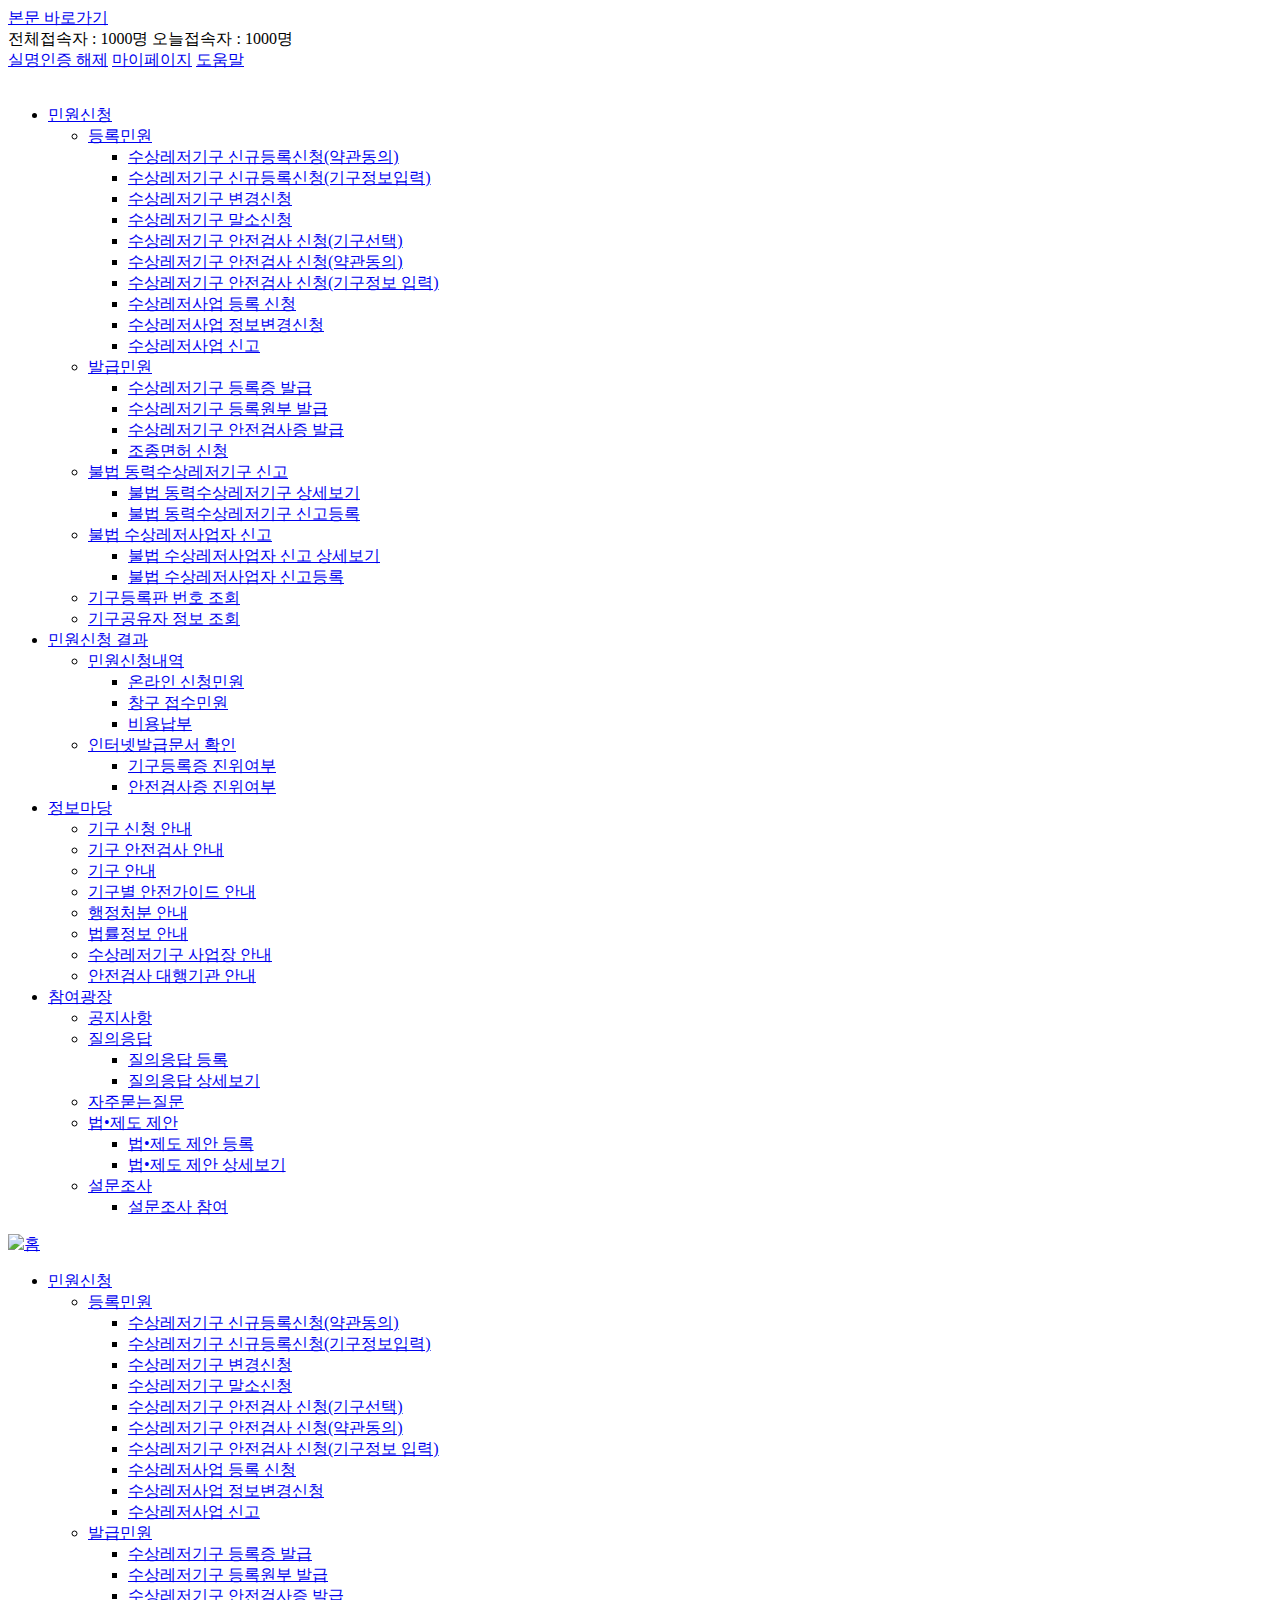
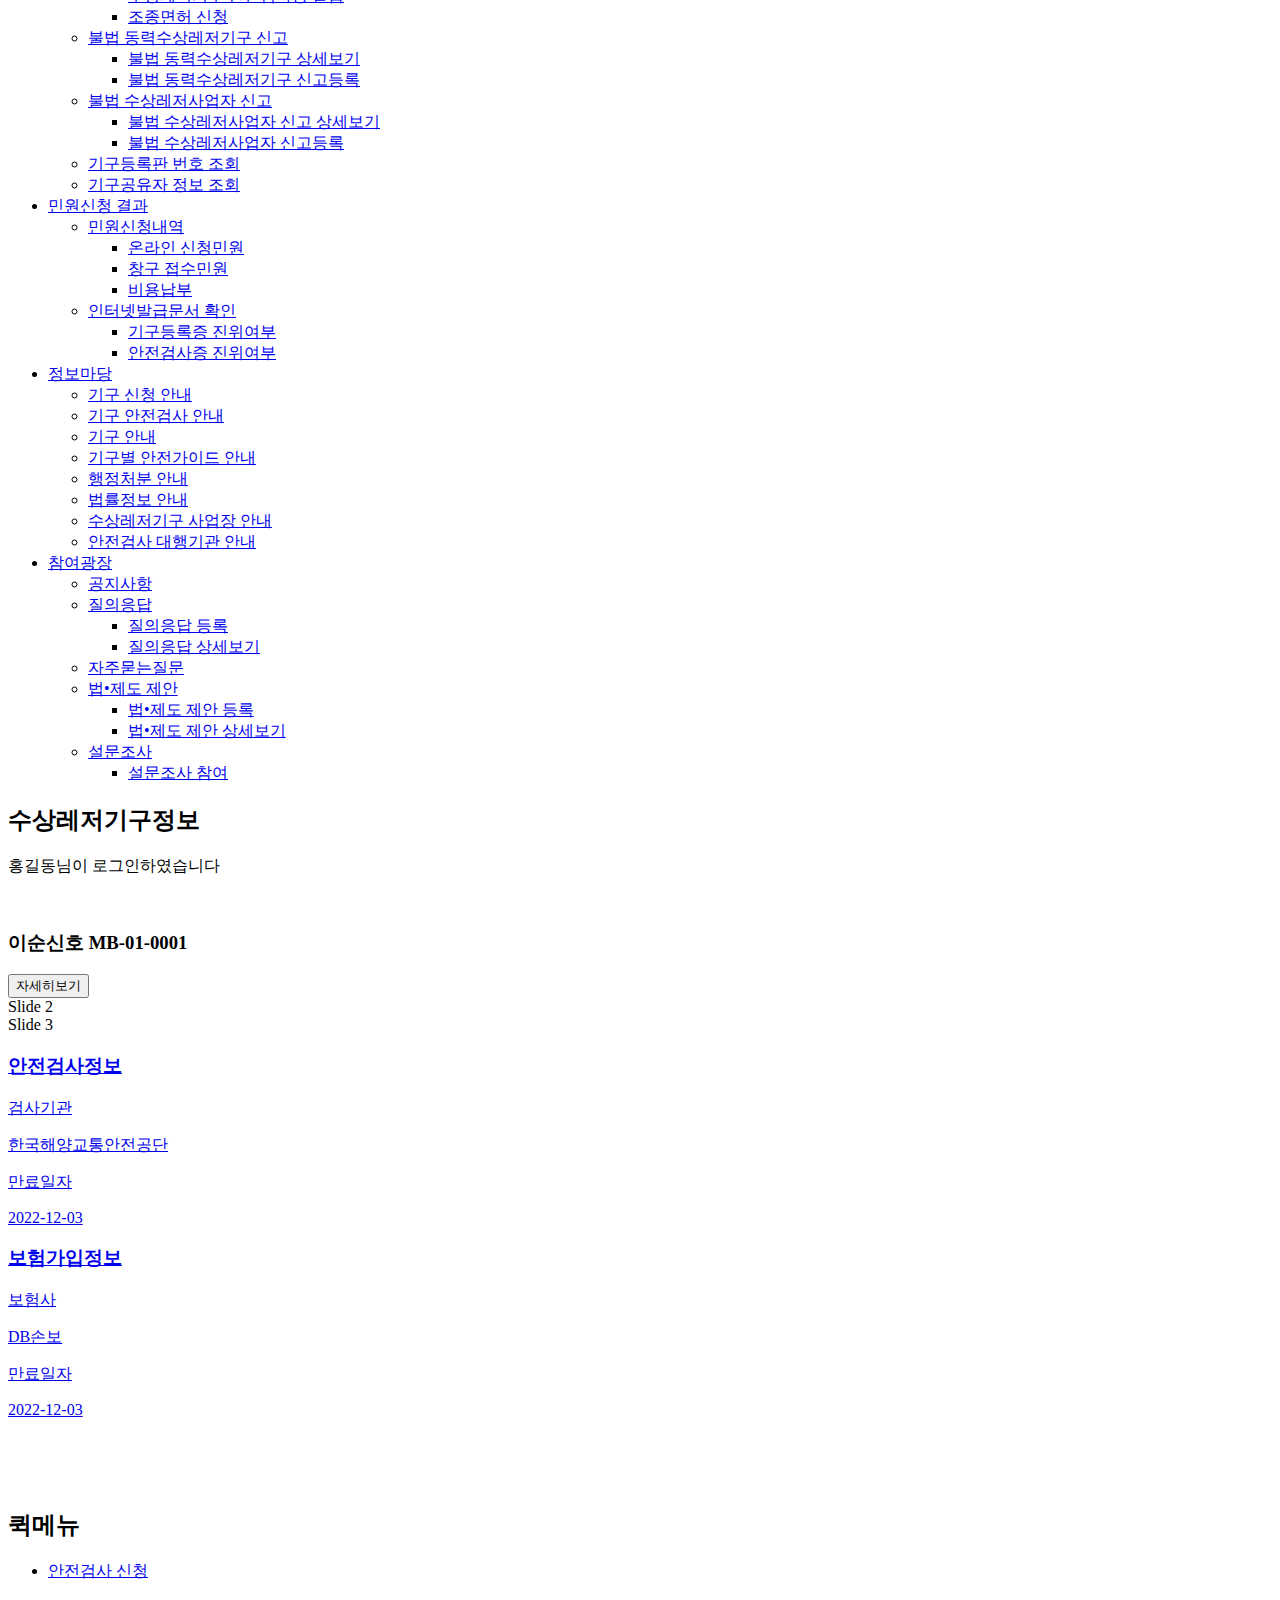
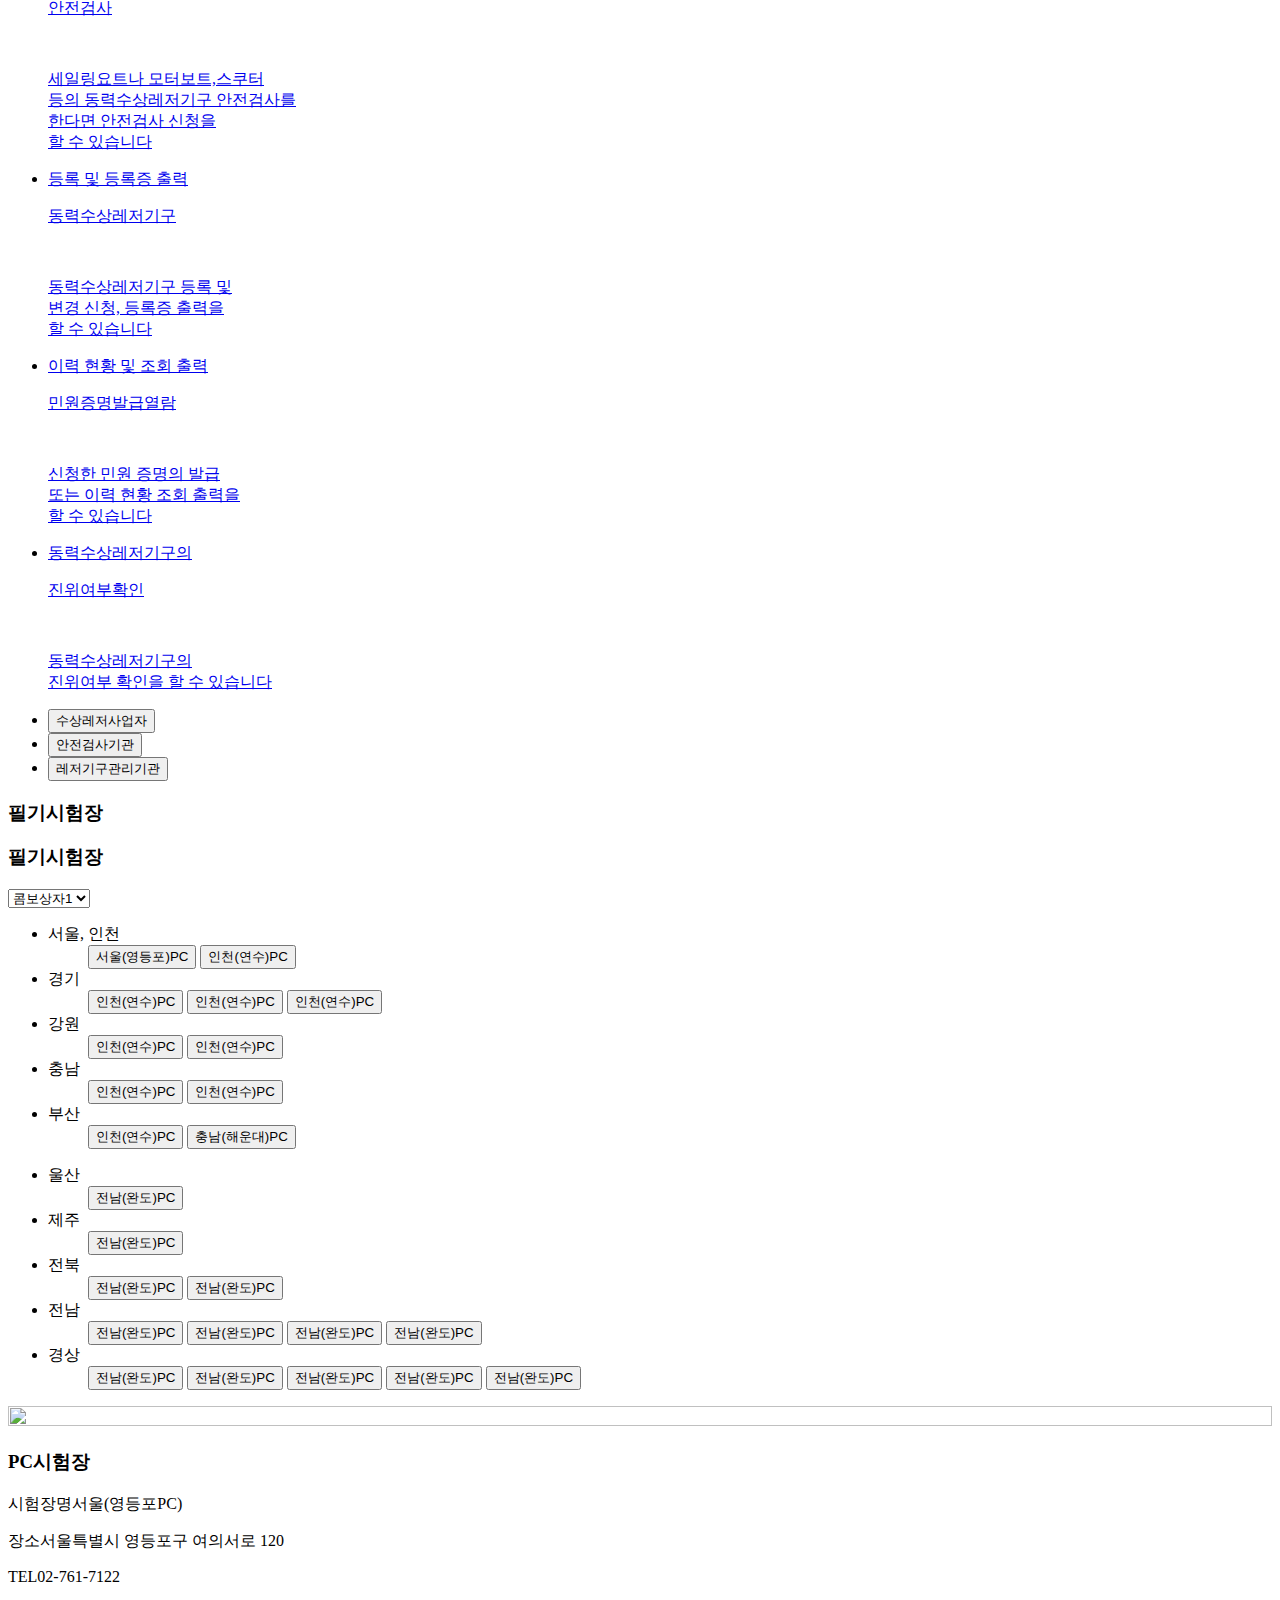
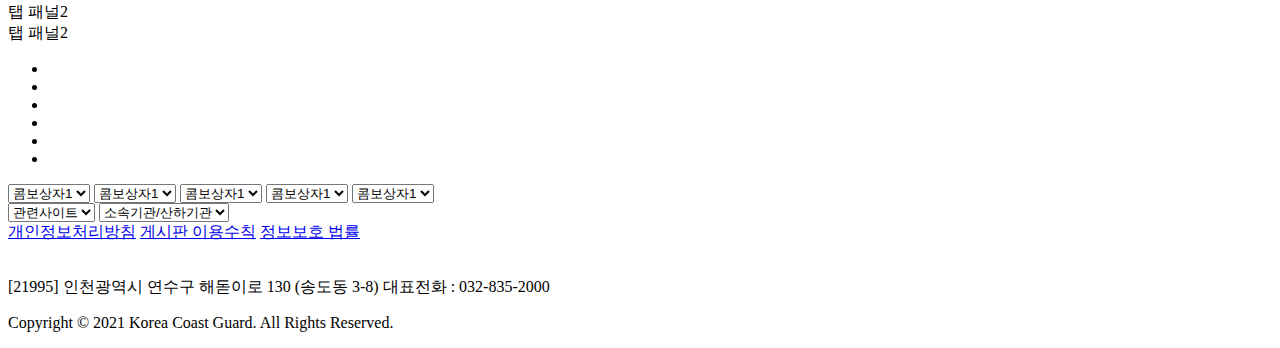
==== pro24/index.html @ 5bd8d6eb "Add files via upload" ====
<!DOCTYPE html>
<html lang="ko">

<head>
    <meta http-equiv="Content-Type" content="text/html; charset=utf-8" />
    <meta name="viewport" content="width=device-width, target-densitydpi=device-dpi">
    <meta http-equiv="X-UA-Compatible" content="IE=edge">
    <title>프로젝트이름</title>
    <meta name="author" content="Alvaro Trigo Lopez" />
    <meta name="description" content="fullPage full-screen navigation and sections control menu." />
    <meta name="Resource-type" content="Document" />

    <script type="text/javascript" src="../res/js/lib/jquery.min.js"></script> 
    <script type="text/javascript" src="../res/js/lib/jquery-ui.min.js"></script>

    <link rel="stylesheet" type="text/css" href="../res/css/style.css">

    <script type="text/javascript" src="../res/js/pub-ui.js"></script>

    <script type="text/javascript" src="../res/js/lib/swiper-bundle.min.js"></script>
    <link rel="stylesheet" type="text/css" href="../res/css/swiper-bundle.min.css">

</head>

<body class='default'>
    <div id="wrap">
        <div id="accessibility"><a href="#content">본문 바로가기</a></div>
        <header>
            <div class="top">
                <div class="inr">
                    <div class="connect">
                        <span class="line_c">전체접속자 : 1000명</span>
                        <span class="line_c">오늘접속자 : 1000명</span>
                    </div>
                    <div>
                        <a href="#" class="line_c">실명인증 해제</a>
                        <a href="#" class="line_c">마이페이지</a>
                        <a href="#" class="line_c">도움말</a>
                    </div>
                </div>
            </div>
            <div class="bottom">
                <div class="inr">
                    <div class="logo">
                        <a href="#">
                            <img src="../res/img/common/ico_logo.png" alt="">
                        </a>
                    </div>
                    <div class="gnbarea pc_on">
                        <nav class="gnb gnb-dropdown">
                            <ul class="node1-list">
                                <li class="node1-item">
                                    <a href="#" class="node1-link">민원신청</a>
                                    <div class="node2-menu">
                                        <ul class="node2-list">
                                            <li class="node2-item">
                                                <a href="#" class="node2-link">등록민원</a>
                                                <div class="node3-menu">
                                                    <ul class="node3-list">
                                                        <li class="node3-item">
                                                            <a href="#" class="node3-link">수상레저기구 신규등록신청(약관동의)</a>
                                                        </li>
                                                        <li class="node3-item">
                                                            <a href="#" class="node3-link">수상레저기구 신규등록신청(기구정보입력)</a>
                                                        </li>
                                                        <li class="node3-item">
                                                            <a href="#" class="node3-link">수상레저기구 변경신청</a>
                                                        </li>
                                                        <li class="node3-item">
                                                            <a href="#" class="node3-link">수상레저기구 말소신청</a>
                                                        </li>
                                                        <li class="node3-item">
                                                            <a href="#" class="node3-link">수상레저기구 안전검사 신청(기구선택)</a>
                                                        </li>
                                                        <li class="node3-item">
                                                            <a href="#" class="node3-link">수상레저기구 안전검사 신청(약관동의)</a>
                                                        </li>
                                                        <li class="node3-item">
                                                            <a href="#" class="node3-link">수상레저기구 안전검사 신청(기구정보 입력)</a>
                                                        </li>
                                                        <li class="node3-item">
                                                            <a href="#" class="node3-link">수상레저사업 등록 신청</a>
                                                        </li>
                                                        <li class="node3-item">
                                                            <a href="#" class="node3-link">수상레저사업 정보변경신청</a>
                                                        </li>
                                                        <li class="node3-item">
                                                            <a href="#" class="node3-link">수상레저사업 신고</a>
                                                        </li>
                                                    </ul>
                                                </div>
                                            </li>
                                            <li class="node2-item">
                                                <a href="#" class="node2-link">발급민원</a>
                                                <div class="node3-menu">
                                                    <ul class="node3-list">
                                                        <li class="node3-item">
                                                            <a href="#" class="node3-link">수상레저기구 등록증 발급</a>
                                                        </li>
                                                        <li class="node3-item">
                                                            <a href="#" class="node3-link">수상레저기구 등록원부 발급</a>
                                                        </li>
                                                        <li class="node3-item">
                                                            <a href="#" class="node3-link">수상레저기구 안전검사증 발급</a>
                                                        </li>
                                                        <li class="node3-item">
                                                            <a href="#" class="node3-link">조종면허 신청</a>
                                                        </li>
                                                    </ul>
                                                </div>
                                            </li>
                                            <li class="node2-item">
                                                <a href="#" class="node2-link">불법 동력수상레저기구 신고</a>
                                                <div class="node3-menu">
                                                    <ul class="node3-list">
                                                        <li class="node3-item">
                                                            <a href="#" class="node3-link">불법 동력수상레저기구 상세보기</a>
                                                        </li>
                                                        <li class="node3-item">
                                                            <a href="#" class="node3-link">불법 동력수상레저기구 신고등록</a>
                                                        </li>
                                                    </ul>
                                                </div>
                                            </li>
                                            <li class="node2-item">
                                                <a href="#" class="node2-link">불법 수상레저사업자 신고</a>
                                                <div class="node3-menu">
                                                    <ul class="node3-list">
                                                        <li class="node3-item">
                                                            <a href="#" class="node3-link">불법 수상레저사업자 신고 상세보기</a>
                                                        </li>
                                                        <li class="node3-item">
                                                            <a href="#" class="node3-link">불법 수상레저사업자 신고등록</a>
                                                        </li>
                                                    </ul>
                                                </div>
                                            </li>
                                            <li class="node2-item">
                                                <a href="#" class="node2-link">기구등록판 번호 조회</a>
                                            </li>
                                            <li class="node2-item">
                                                <a href="#" class="node2-link">기구공유자 정보 조회</a>
                                            </li>
                                        </ul>
                                    </div>
                                </li>
                                <li class="node1-item">
                                    <a href="#" class="node1-link">민원신청 결과</a>
                                    <div class="node2-menu">
                                        <ul class="node2-list">
                                            <li class="node2-item">
                                                <a href="#" class="node2-link">민원신청내역</a>
                                                <div class="node3-menu">
                                                    <ul class="node3-list">
                                                        <li class="node3-item">
                                                            <a href="#" class="node3-link">온라인 신청민원</a>
                                                        </li>
                                                        <li class="node3-item">
                                                            <a href="#" class="node3-link">창구 접수민원</a>
                                                        </li>
                                                        <li class="node3-item">
                                                            <a href="#" class="node3-link">비용납부</a>
                                                        </li>
                                                    </ul>
                                                </div>
                                            </li>
                                            <li class="node2-item">
                                                <a href="#" class="node2-link">인터넷발급문서 확인</a>
                                                <div class="node3-menu">
                                                    <ul class="node3-list">
                                                        <li class="node3-item">
                                                            <a href="#" class="node3-link">기구등록증 진위여부</a>
                                                        </li>
                                                        <li class="node3-item">
                                                            <a href="#" class="node3-link">안전검사증 진위여부</a>
                                                        </li>
                                                    </ul>
                                                </div>
                                            </li>
                                        </ul>
                                    </div>
                                </li>
                                <li class="node1-item">
                                    <a href="#" class="node1-link">정보마당</a>
                                    <div class="node2-menu">
                                        <ul class="node2-list">
                                            <li class="node2-item">
                                                <a href="#" class="node2-link">기구 신청 안내</a>
                                            </li>
                                            <li class="node2-item">
                                                <a href="#" class="node2-link">기구 안전검사 안내</a>
                                            </li>
                                            <li class="node2-item">
                                                <a href="#" class="node2-link">기구 안내</a>
                                            </li>
                                            <li class="node2-item">
                                                <a href="#" class="node2-link">기구별 안전가이드 안내</a>
                                            </li>
                                            <li class="node2-item">
                                                <a href="#" class="node2-link">행정처분 안내</a>
                                            </li>
                                            <li class="node2-item">
                                                <a href="#" class="node2-link">법률정보 안내</a>
                                            </li>
                                            <li class="node2-item">
                                                <a href="#" class="node2-link">수상레저기구 사업장 안내</a>
                                            </li>
                                            <li class="node2-item">
                                                <a href="#" class="node2-link">안전검사 대행기관 안내</a>
                                            </li>
                                        </ul>
                                    </div>
                                </li>
                                <li class="node1-item">
                                    <a href="#" class="node1-link">참여광장</a>
                                    <div class="node2-menu">
                                        <ul class="node2-list">
                                            <li class="node2-item">
                                                <a href="#" class="node2-link">공지사항</a>
                                            </li>
                                            <li class="node2-item">
                                                <a href="#" class="node2-link">질의응답</a>
                                                <div class="node3-menu">
                                                    <ul class="node3-list">
                                                        <li class="node3-item">
                                                            <a href="#" class="node3-link">질의응답 등록</a>
                                                        </li>
                                                        <li class="node3-item">
                                                            <a href="#" class="node3-link">질의응답 상세보기</a>
                                                        </li>
                                                    </ul>
                                                </div>
                                            </li>
                                            <li class="node2-item">
                                                <a href="#" class="node2-link">자주묻는질문</a>
                                            </li>
                                            <li class="node2-item">
                                                <a href="#" class="node2-link">법•제도 제안</a>
                                                <div class="node3-menu">
                                                    <ul class="node3-list">
                                                        <li class="node3-item">
                                                            <a href="#" class="node3-link">법•제도 제안 등록</a>
                                                        </li>
                                                        <li class="node3-item">
                                                            <a href="#" class="node3-link">법•제도 제안 상세보기</a>
                                                        </li>
                                                    </ul>
                                                </div>
                                            </li>
                                            <li class="node2-item">
                                                <a href="#" class="node2-link">설문조사</a>
                                                <div class="node3-menu">
                                                    <ul class="node3-list">
                                                        <li class="node3-item">
                                                            <a href="#" class="node3-link">설문조사 참여</a>
                                                        </li>
                                                    </ul>
                                                </div>
                                            </li>
                                        </ul>
                                    </div>
                                </li>
                            </ul>
                        </nav>
                    </div>
                    <div class="sitemap M_open_btn mobileon">
                        <a href="#" class="m_open">
                            <span></span>
                            <span></span>
                            <span></span>
                        </a>
                    </div>
                </div>
            </div>
            <div class="M_gnb 2Depth mobileon">
                <div class="mobiletop">
                    <a href="#" class="home"><img src="../res/img/common/ico_m_logo.png" alt="홈"></a>
                    <a href="#" class="m_close">
                        <img src="../res/img/common/ico_m_close.png" alt="">
                    </a>
                </div>
                <ul class="accodian gnbinfo">
                    <!-- 민원신청 -->
                    <li class="accodian-box">
                        <a href="#">민원신청</a>
                        <div>
                            <!-- 아코디언 내용 -->
                            <ul class="depth2">
                                <li class="accodian-box">
                                    <a href="#">등록민원</a>
                                    <div>
                                        <ul class="depth3">
                                            <li>
                                                <a href="#">수상레저기구 신규등록신청(약관동의)</a>
                                            </li>
                                            <li>
                                                <a href="#">수상레저기구 신규등록신청(기구정보입력)</a>
                                            </li>
                                            <li>
                                                <a href="#">수상레저기구 변경신청</a>
                                            </li>
                                            <li>
                                                <a href="#">수상레저기구 말소신청</a>
                                            </li>
                                            <li>
                                                <a href="#">수상레저기구 안전검사 신청(기구선택)</a>
                                            </li>
                                            <li>
                                                <a href="#">수상레저기구 안전검사 신청(약관동의)</a>
                                            </li>
                                            <li>
                                                <a href="#">수상레저기구 안전검사 신청(기구정보 입력)</a>
                                            </li>
                                            <li>
                                                <a href="#">수상레저사업 등록 신청</a>
                                            </li>
                                            <li>
                                                <a href="#">수상레저사업 정보변경신청</a>
                                            </li>
                                            <li>
                                                <a href="#">수상레저사업 신고</a>
                                            </li>
                                        </ul>
                                    </div>
                                </li>
                                <li class="accodian-box">
                                    <a href="#">발급민원</a>
                                    <div>
                                        <ul class="depth3">
                                            <li>
                                                <a href="#">수상레저기구 등록증 발급</a>
                                            </li>
                                            <li>
                                                <a href="#">수상레저기구 등록원부 발급</a>
                                            </li>
                                            <li>
                                                <a href="#">수상레저기구 안전검사증 발급</a>
                                            </li>
                                            <li>
                                                <a href="#">조종면허 신청</a>
                                            </li>
                                        </ul>
                                    </div>
                                </li>
                                <li class="accodian-box">
                                    <a href="#">불법 동력수상레저기구 신고</a>
                                    <div>
                                        <ul class="depth3">
                                            <li>
                                                <a href="#">불법 동력수상레저기구 상세보기</a>
                                            </li>
                                            <li>
                                                <a href="#">불법 동력수상레저기구 신고등록</a>
                                            </li>
                                        </ul>
                                    </div>
                                </li>
                                <li class="accodian-box">
                                    <a href="#">불법 수상레저사업자 신고</a>
                                    <div>
                                        <ul class="depth3">
                                            <li>
                                                <a href="#">불법 수상레저사업자 신고 상세보기</a>
                                            </li>
                                            <li>
                                                <a href="#">불법 수상레저사업자 신고등록</a>
                                            </li>
                                        </ul>
                                    </div>
                                </li>
                                <li class="accodian-box">
                                    <a href="#">기구등록판 번호 조회</a>
                                </li>
                                <li class="accodian-box">
                                    <a href="#">기구공유자 정보 조회</a>
                                </li>
                            </ul>
                        </div>
                    </li>

                    <!-- 민원신청 결과 -->
                    <li class="accodian-box">
                        <a href="#">민원신청 결과</a>
                        <div>
                            <!-- 아코디언 내용 -->
                            <ul class="depth2">
                                <li class="accodian-box">
                                    <a href="#">민원신청내역</a>
                                    <div>
                                        <ul class="depth3">
                                            <li>
                                                <a href="#">온라인 신청민원</a>
                                            </li>
                                            <li>
                                                <a href="#">창구 접수민원</a>
                                            </li>
                                            <li>
                                                <a href="#">비용납부</a>
                                            </li>
                                        </ul>
                                    </div>
                                </li>
                                <li class="accodian-box">
                                    <a href="#">인터넷발급문서 확인</a>
                                    <div>
                                        <ul class="depth3">
                                            <li>
                                                <a href="#">기구등록증 진위여부</a>
                                            </li>
                                            <li>
                                                <a href="#">안전검사증 진위여부</a>
                                            </li>
                                        </ul>
                                    </div>
                                </li>
                            </ul>
                        </div>
                    </li>

                    <!-- 정보마당 -->
                    <li class="accodian-box">
                        <a href="#">정보마당</a>
                        <div>
                            <!-- 아코디언 내용 -->
                            <ul class="depth2">
                                <li class="accodian-box">
                                    <a href="#">기구 신청 안내</a>
                                </li>
                                <li class="accodian-box">
                                    <a href="#">기구 안전검사 안내</a>
                                </li>
                                <li class="accodian-box">
                                    <a href="#">기구 안내</a>
                                </li>
                                <li class="accodian-box">
                                    <a href="#">기구별 안전가이드 안내</a>
                                </li>
                                <li class="accodian-box">
                                    <a href="#">행정처분 안내</a>
                                </li>
                                <li class="accodian-box">
                                    <a href="#">법률정보 안내</a>
                                </li>
                                <li class="accodian-box">
                                    <a href="#">수상레저기구 사업장 안내</a>
                                </li>
                                <li class="accodian-box">
                                    <a href="#">안전검사 대행기관 안내</a>
                                </li>
                            </ul>
                        </div>
                    </li>

                    <!-- 참여광장 -->
                    <li class="accodian-box">
                        <a href="#">참여광장</a>
                        <div>
                            <!-- 아코디언 내용 -->
                            <ul class="depth2">
                                <li class="accodian-box"> 
                                    <a href="#">공지사항</a>
                                </li>
                                <li class="accodian-box">
                                    <a href="#">질의응답</a>
                                    <div>
                                        <ul class="depth3">
                                            <li>
                                                <a href="#">질의응답 등록</a>
                                            </li>
                                            <li>
                                                <a href="#">질의응답 상세보기</a>
                                            </li>
                                        </ul>
                                    </div>
                                </li>
                                <li class="accodian-box">
                                    <a href="#">자주묻는질문</a>
                                </li>
                                <li class="accodian-box">
                                    <a href="#">법•제도 제안</a>
                                    <div>
                                        <ul class="depth3">
                                            <li>
                                                <a href="#">법•제도 제안 등록</a>
                                            </li>
                                            <li>
                                                <a href="#">법•제도 제안 상세보기</a>
                                            </li>
                                        </ul>
                                    </div>
                                </li>
                                <li class="accodian-box">
                                    <a href="#">설문조사</a>
                                    <div>
                                        <ul class="depth3">
                                            <li>
                                                <a href="#">설문조사 참여</a>
                                            </li>
                                        </ul>
                                    </div>
                                </li>
                            </ul>
                        </div>
                    </li>
                </ul>
            </div>
            <div class="moverlay"></div>
        </header>
        <div id="container">
            <div id="content" class="cont_main">

                <!-- 메인 비쥬얼 -->
                <section class="main_visual">
                    <div class="inr_w">
                        <div class="inr">
                            <div class="small_inr">
                                <div class="visualinfo">
                                    <div class="tit">
                                        <h2>수상레저기구정보</h2>
                                    </div>
                                    <!-- Swiper -->
                                    <div class="swiper mySwiper">
                                        <div class="swiper-wrapper">
                                            <div class="swiper-slide">
                                                <p class="logininfo">
                                                    <span>홍길동</span>님이 로그인하였습니다
                                                </p>
                                                <span class="img">
                                                    <img src="../res/img/main/ico_swiper.png" alt="">
                                                </span>
                                                <h3 class="ship_name">이순신호 MB-01-0001</h3>
                                                <button type="button" class="btn effect1 detail"><span>자세히보기</span></button>
                                            </div>
                                            <div class="swiper-slide">Slide 2</div>
                                            <div class="swiper-slide">Slide 3</div>
                                        </div>
                                        <div class="swiper-button-next"></div>
                                        <div class="swiper-button-prev"></div>
                                        <div class="swiper-pagination"></div>
                                    </div>
                                </div>
                                <div class="list">
                                    <a href="#">
                                        <h3>안전검사정보</h3>
                                        <div>
                                            <p class="tit">검사기관</p>
                                            <p>한국해양교통안전공단</p>
                                        </div>
                                        <div>
                                            <p class="tit">만료일자</p>
                                            <p>2022-12-03</p>
                                        </div>
                                    </a>
                                    <a href="#">
                                        <h3>보험가입정보</h3>
                                        <div>
                                            <p class="tit">보험사</p>
                                            <p>DB손보</p>
                                        </div>
                                        <div>
                                            <p class="tit">만료일자</p>
                                            <p>2022-12-03</p>
                                        </div>
                                    </a>
                                </div>
                            </div>
                            <div class="imgarea">
                                <div class="img">
                                    <img src="../res/img/main/ico_main01.png" alt="">
                                </div>
                                <div class="img">
                                    <img src="../res/img/main/ico_main02.png" alt="">
                                </div>
                                <div class="img">
                                    <img src="../res/img/main/ico_main03.png" alt="">
                                </div>
                            </div>
                            <script>
                                var swiper = new Swiper(".mySwiper", {
                                    pagination: {
                                    el: ".swiper-pagination",
                                    type: "fraction",
                                    },
                                    navigation: {
                                    nextEl: ".swiper-button-next",
                                    prevEl: ".swiper-button-prev",
                                    },
                                });
                            </script>
                        </div>
                    </div>
                </section>

                <!-- 퀵메뉴 -->
                <section class="quick">
                    <h2 class="title">퀵메뉴</h2>
                    <ul>
                        <li>
                            <a href="#">
                                <div class="tit">
                                    <p class="small">안전검사 신청</p>
                                    <p>안전검사</p>
                                </div>
                                <div class="img">
                                    <img src="../res/img/main/ico_quick1.png" alt="">
                                </div>
                                <p>
                                    세일링요트나 모터보트,스쿠터<br> 
                                    등의 동력수상레저기구 안전검사를<br>
                                    한다면 안전검사 신청을<br>
                                    할 수 있습니다  
                                </p>
                            </a>
                        </li>
                        <li>
                            <a href="#">
                                <div class="tit">
                                    <p class="small">등록 및 등록증 출력 </p>
                                    <p>동력수상레저기구</p>
                                </div>
                                <div class="img">
                                    <img src="../res/img/main/ico_quick2.png" alt="">
                                </div>
                                <p>
                                    동력수상레저기구 등록 및<br>
                                    변경 신청, 등록증 출력을<br>
                                    할 수 있습니다 
                                </p>
                            </a>
                        </li>
                        <li>
                            <a href="#">
                                <div class="tit">
                                    <p class="small">이력 현황 및 조회 출력 </p>
                                    <p>민원증명발급열람</p>
                                </div>
                                <div class="img">
                                    <img src="../res/img/main/ico_quick3.png" alt="">
                                </div>
                                <p>
                                    신청한 민원 증명의 발급<br>
                                    또는 이력 현황 조회 출력을<br>
                                    할 수 있습니다 

                                </p>
                            </a>
                        </li>
                        <li>
                            <a href="#">
                                <div class="tit">
                                    <p class="small">동력수상레저기구의</p>
                                    <p>진위여부확인</p>
                                </div>
                                <div class="img">
                                    <img src="../res/img/main/ico_quick4.png" alt="">
                                </div>
                                <p>
                                    동력수상레저기구의<br>
                                    진위여부 확인을 할 수 있습니다
                                </p>
                            </a>
                        </li>
                    </ul>
                </section>

                <!-- 탭 -->
                <section class="tab_area">
                    <div class="tabarea effect1">
                        <ul class="tablist">
                            <li class="on">
                                <button type="button" class="btn"><span>수상레저사업자</span></button>
                            </li>
                            <li>
                                <button type="button" class="btn"><span>안전검사기관</span></button>
                            </li>
                            <li>
                                <button type="button" class="btn"><span>레저기구관리기관</span></button>
                            </li>
                        </ul>
                        <div class="tabarea_info">
                            <div class="tabmenu01 on">
                                <div class="tab_info">
                                    <h3 class="tit">필기시험장</h3>
                                    <div class="select">
                                        <h3 class="tit">필기시험장</h3>
                                        <select name="" id="" class="select effect1">
                                            <option value="">콤보상자1</option>
                                            <option value="">콤보상자2</option>
                                          </select>
                                    </div>
                                    <div class="picker">
                                        <ul>
                                            <li>
                                                <dl>
                                                    <dt>서울, 인천</dt>
                                                    <dd>
                                                        <button type="button" class="btn effect1"><span>서울(영등포)PC</span></button>
                                                        <button type="button" class="btn effect1"><span>인천(연수)PC</span></button>
                                                    </dd>
                                                </dl>
                                            </li>
                                            <li>
                                                <dl>
                                                    <dt>경기</dt>
                                                    <dd>
                                                        <button type="button" class="btn effect1"><span>인천(연수)PC</span></button>
                                                        <button type="button" class="btn effect1"><span>인천(연수)PC</span></button>
                                                        <button type="button" class="btn effect1"><span>인천(연수)PC</span></button>
                                                    </dd>
                                                </dl>
                                            </li>
                                            <li>
                                                <dl>
                                                    <dt>강원</dt>
                                                    <dd>
                                                        <button type="button" class="btn effect1"><span>인천(연수)PC</span></button>
                                                        <button type="button" class="btn effect1"><span>인천(연수)PC</span></button>
                                                    </dd>
                                                </dl>
                                            </li>
                                            <li>
                                                <dl>
                                                    <dt>충남</dt>
                                                    <dd>
                                                        <button type="button" class="btn effect1"><span>인천(연수)PC</span></button>
                                                        <button type="button" class="btn effect1"><span>인천(연수)PC</span></button>
                                                    </dd>
                                                </dl>
                                            </li>
                                            <li>
                                                <dl>
                                                    <dt>부산</dt>
                                                    <dd>
                                                        <button type="button" class="btn effect1"><span>인천(연수)PC</span></button>
                                                        <button type="button" class="btn effect1"><span>충남(해운대)PC</span></button>
                                                    </dd>
                                                </dl>
                                            </li>
                                        </ul>
    
                                        <ul>
                                            <li>
                                                <dl>
                                                    <dt>울산</dt>
                                                    <dd>
                                                        <button type="button" class="btn effect1"><span>전남(완도)PC</span></button>
                                                    </dd>
                                                </dl>
                                            </li>
                                            <li>
                                                <dl>
                                                    <dt>제주</dt>
                                                    <dd>
                                                        <button type="button" class="btn effect1"><span>전남(완도)PC</span></button>
                                                    </dd>
                                                </dl>
                                            </li>
                                            <li>
                                                <dl>
                                                    <dt>전북</dt>
                                                    <dd>
                                                        <button type="button" class="btn effect1"><span>전남(완도)PC</span></button>
                                                        <button type="button" class="btn effect1"><span>전남(완도)PC</span></button>
                                                    </dd>
                                                </dl>
                                            </li>
                                            <li>
                                                <dl>
                                                    <dt>전남</dt>
                                                    <dd>
                                                        <button type="button" class="btn effect1"><span>전남(완도)PC</span></button>
                                                        <button type="button" class="btn effect1"><span>전남(완도)PC</span></button>
                                                        <button type="button" class="btn effect1"><span>전남(완도)PC</span></button>
                                                        <button type="button" class="btn effect1"><span>전남(완도)PC</span></button>
                                                    </dd>
                                                </dl>
                                            </li>
                                            <li>
                                                <dl>
                                                    <dt>경상</dt>
                                                    <dd>
                                                        <button type="button" class="btn effect1"><span>전남(완도)PC</span></button>
                                                        <button type="button" class="btn effect1"><span>전남(완도)PC</span></button>
                                                        <button type="button" class="btn effect1"><span>전남(완도)PC</span></button>
                                                        <button type="button" class="btn effect1"><span>전남(완도)PC</span></button>
                                                        <button type="button" class="btn effect1"><span>전남(완도)PC</span></button>
                                                    </dd>
                                                </dl>
                                            </li>
                                        </ul>

                                    </div>
                                </div>
                                <div class="tab_map">
                                    <!-- 테스트 이미지 삭제 지도 소스 여기 위치하면 됩니다 -->
                                    <img src="../res/img/main/img_test.jpg" alt="" style="width: 100%;height:100%;">
                                    
                                    <div class="mappciker">
                                        <h3>PC시험장</h3>
                                        <p><span class="tit">시험장명</span>서울(영등포PC)</p>
                                        <p><span class="tit">장소</span>서울특별시 영등포구 여의서로 120</p>
                                        <p><span class="tit">TEL</span>02-761-7122</p>
                                    </div>
                                </div>
                            </div>
                            <div class="tabmenu02">
                                탭 패널2
                            </div>
                            <div class="tabmenu03">
                                탭 패널2
                            </div>
                        </div>
                    </div>
                </section>

            </div>
        </div>
        <footer>
            <ul class="bottom pc_on">
                <li>
                    <a href="#">
                        <div class="img">
                            <img src="../res/img/common/img_banner01.svg" alt="">
                        </div>
                    </a>
                </li>
                <li>
                    <a href="#">
                        <div class="img">
                            <img src="../res/img/common/img_banner02.svg" alt="">
                        </div>
                    </a>
                </li>
                <li>
                    <a href="#">
                        <div class="img">
                            <img src="../res/img/common/img_banner03.svg" alt="">
                        </div>
                    </a>
                </li>
                <li>
                    <a href="#">
                        <div class="img">
                            <img src="../res/img/common/img_banner04.svg" alt="">
                        </div>
                    </a>
                </li>
                <li>
                    <a href="#">
                        <div class="img">
                            <img src="../res/img/common/img_banner05.svg" alt="">
                        </div>
                    </a>
                </li>
                <li>
                    <a href="#">
                        <div class="img">
                            <img src="../res/img/common/img_banner06.svg" alt="">
                        </div>
                    </a>
                </li>
            </ul>
            <div class="f_info">
                <div class="inr">
                    <div class="select_txt">
                        <!-- pc 보이는 화면 -->
                        <div class="inputarea pc_on">
                            <select name="" id="" class="select effect1">
                                <option value="">콤보상자1</option>
                                <option value="">콤보상자2</option>
                            </select>
                            <select name="" id="" class="select effect1">
                            <option value="">콤보상자1</option>
                            <option value="">콤보상자2</option>
                            </select>
                            <select name="" id="" class="select effect1">
                            <option value="">콤보상자1</option>
                            <option value="">콤보상자2</option>
                            </select>
                            <select name="" id="" class="select effect1">
                            <option value="">콤보상자1</option>
                            <option value="">콤보상자2</option>
                            </select>
                            <select name="" id="" class="select effect1">
                            <option value="">콤보상자1</option>
                            <option value="">콤보상자2</option>
                            </select>
                        </div>

                        <!-- 반응형에서 보이는 화면 -->
                        <div class="inputarea mobileon">
                            <select name="" id="" class="select effect1">
                                <option value="">관련사이트</option>
                                <option value="">콤보상자2</option>
                            </select>
                            <select name="" id="" class="select effect1">
                            <option value="">소속기관/산하기관</option>
                            <option value="">콤보상자2</option>
                            </select>
                        </div>
                        <div class="txt">
                            <a href="#">개인정보처리방침</a>
                            <a href="#">게시판 이용수칙</a>
                            <a href="#">정보보호 법률</a>
                        </div>
                    </div>
                    <div class="f_area">
                        <div class="f_logo">
                            <div class="img">
                                <img src="../res/img/common/img_banner01.svg" alt="">
                            </div>
                        </div>
                        <div class="text">
                            <p>[21995] 인천광역시 연수구 해돋이로 130 (송도동 3-8) 대표전화 : 032-835-2000</p>
                            <p class="copyright">Copyright © 2021 Korea Coast Guard. All Rights Reserved.</p>
                        </div>
                    </div>
                </div>
            </div>
        </footer>
    </div>
</body>
</html>
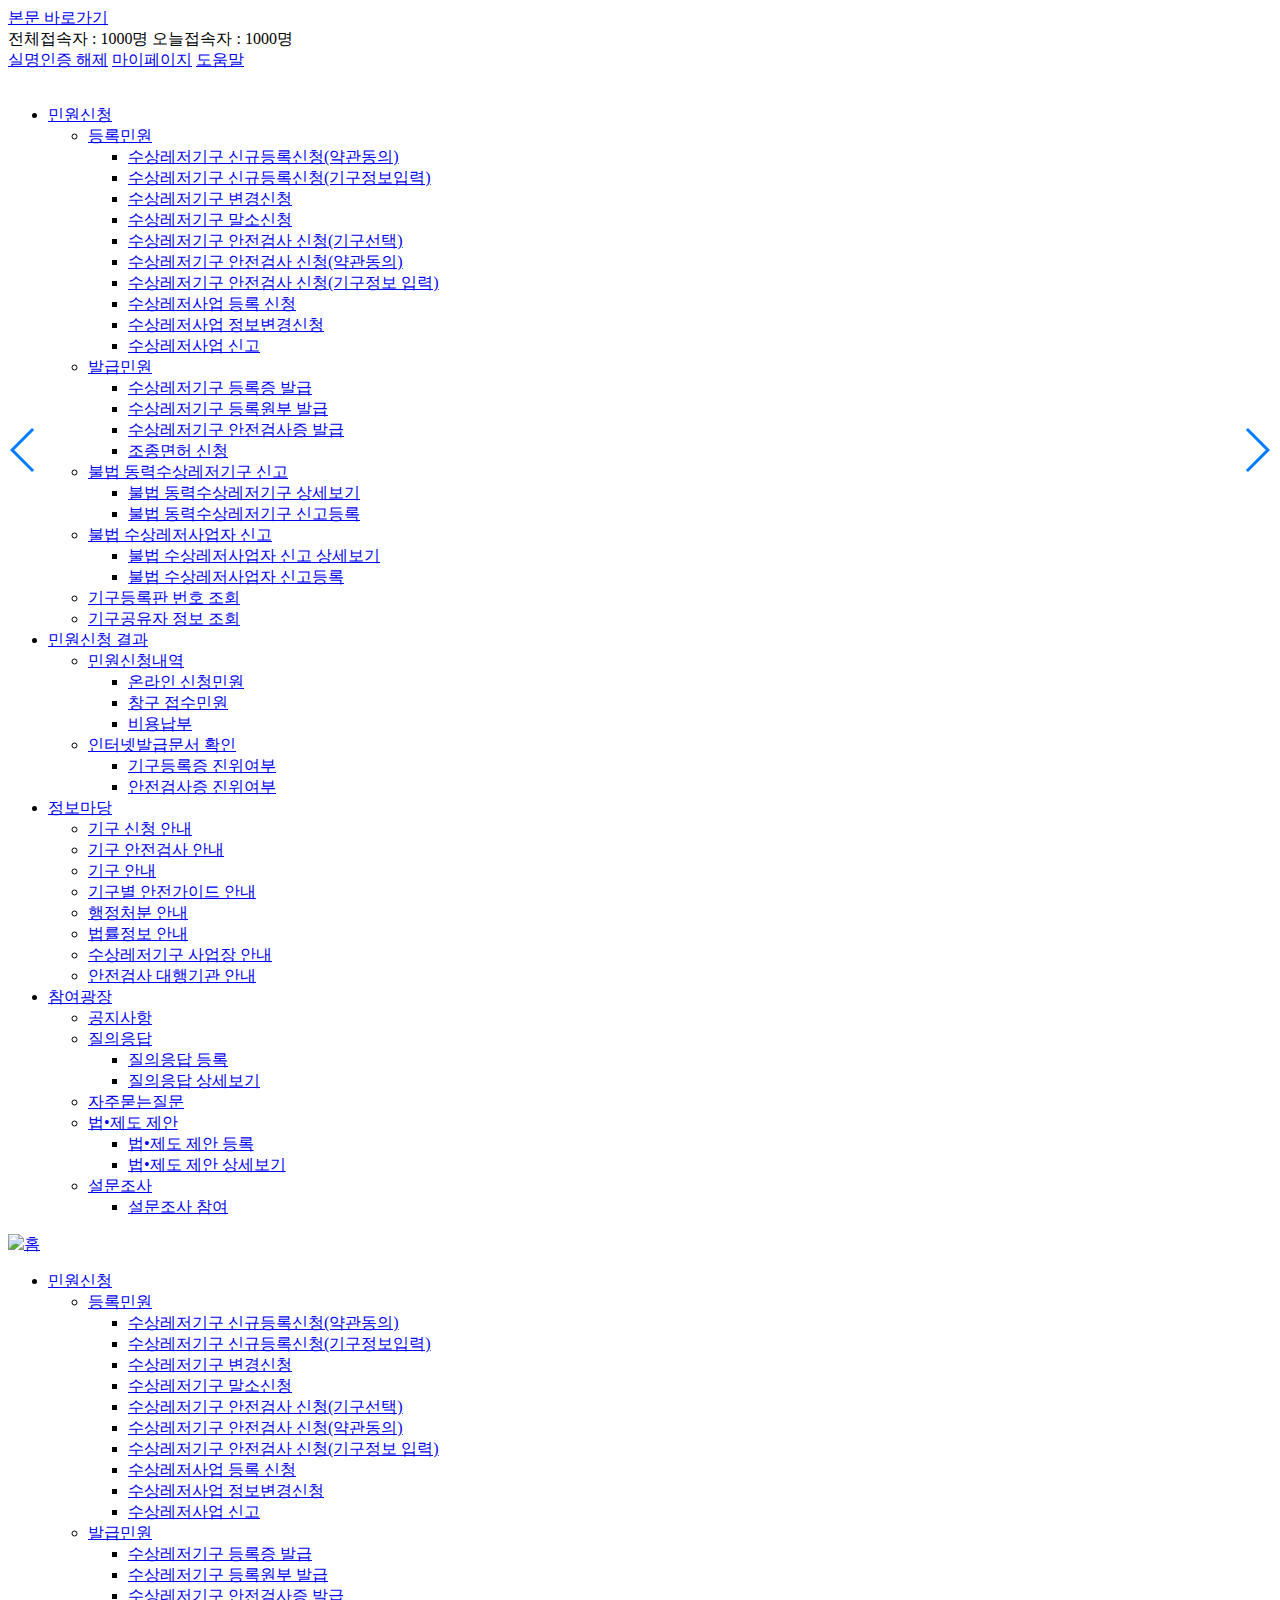
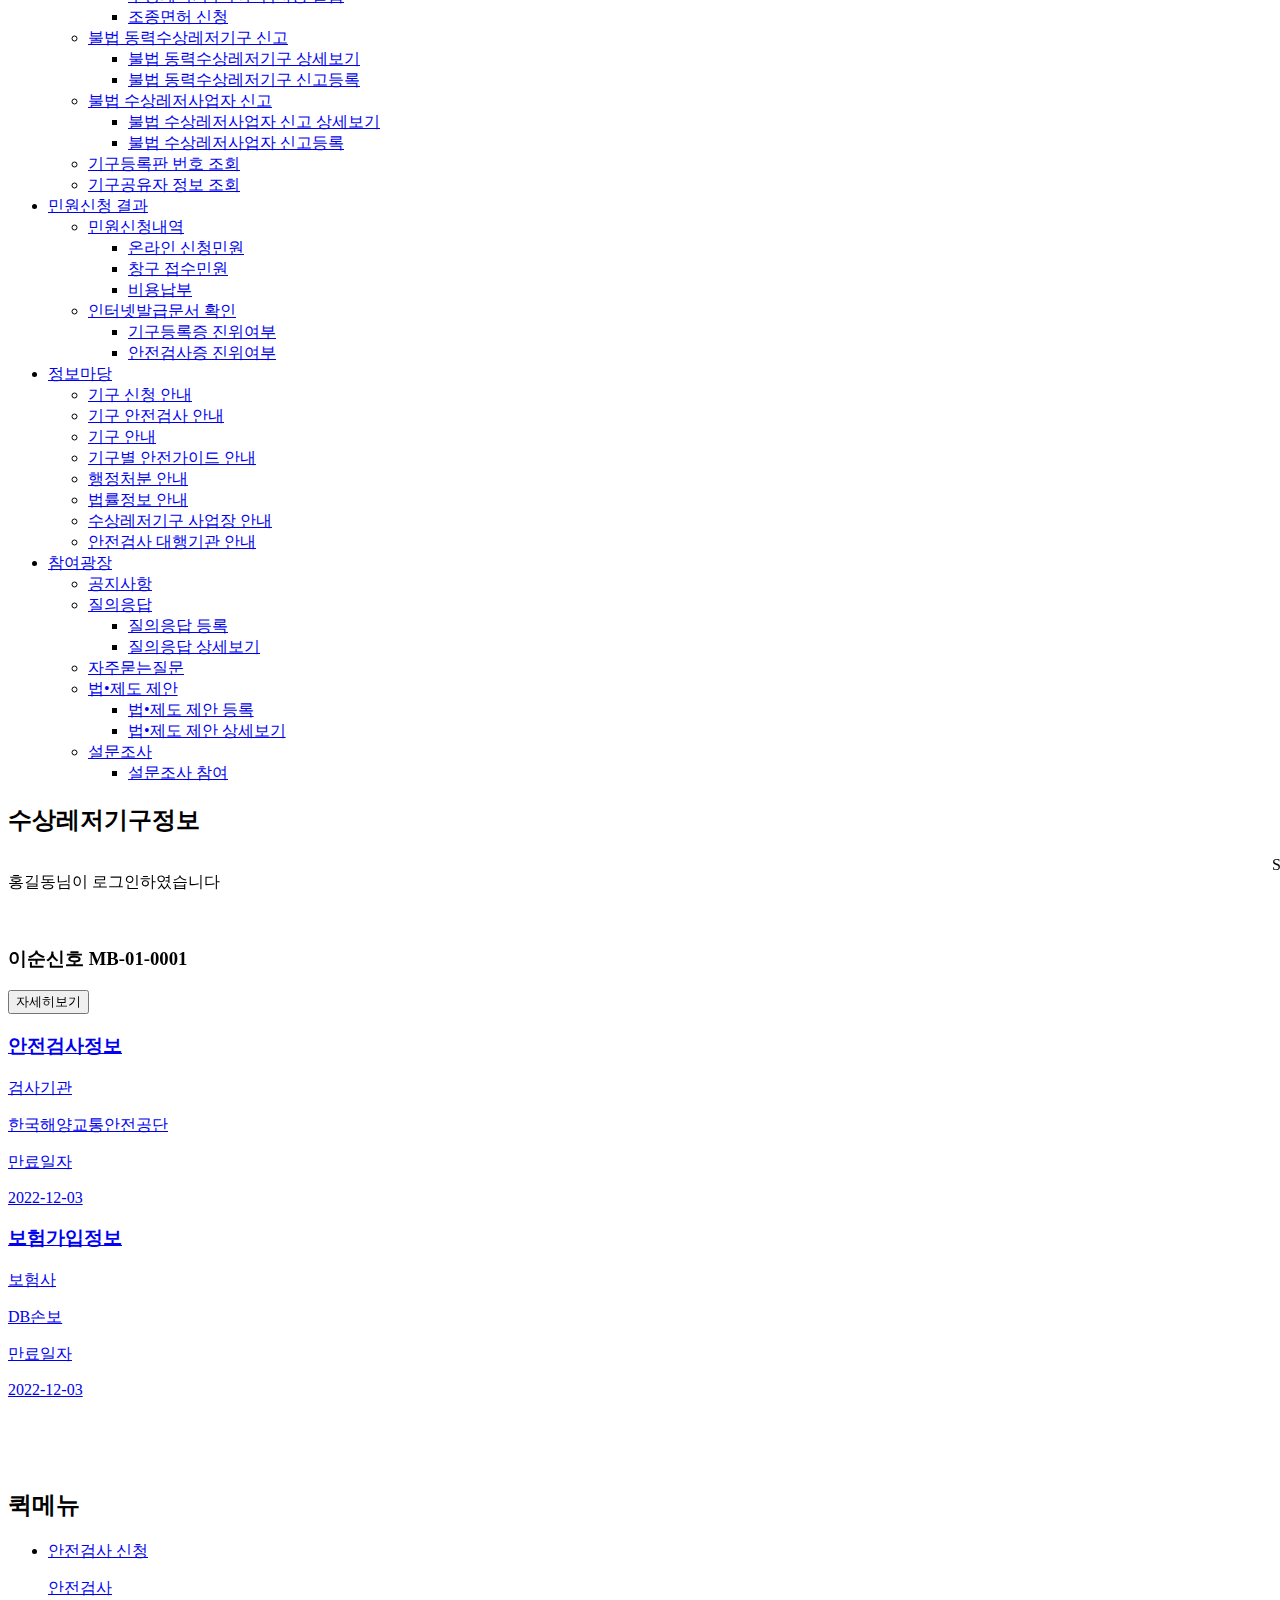
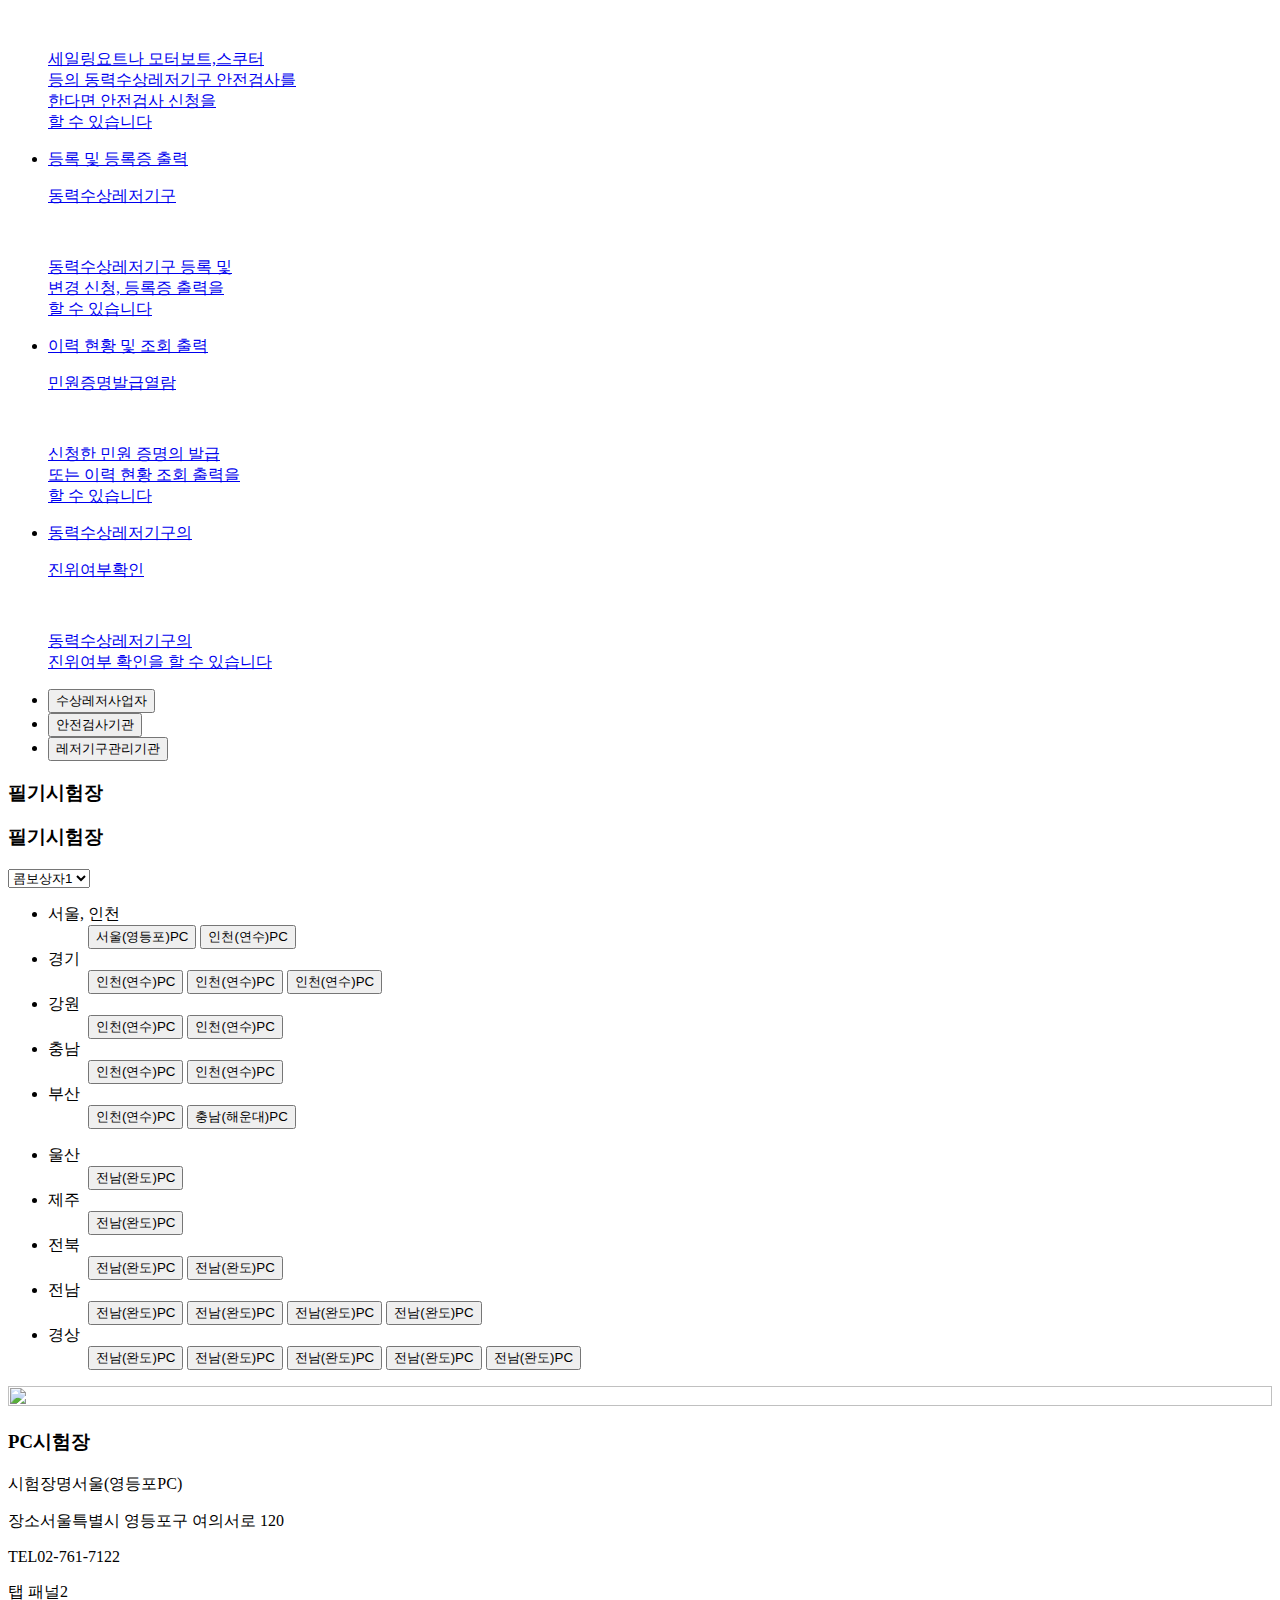
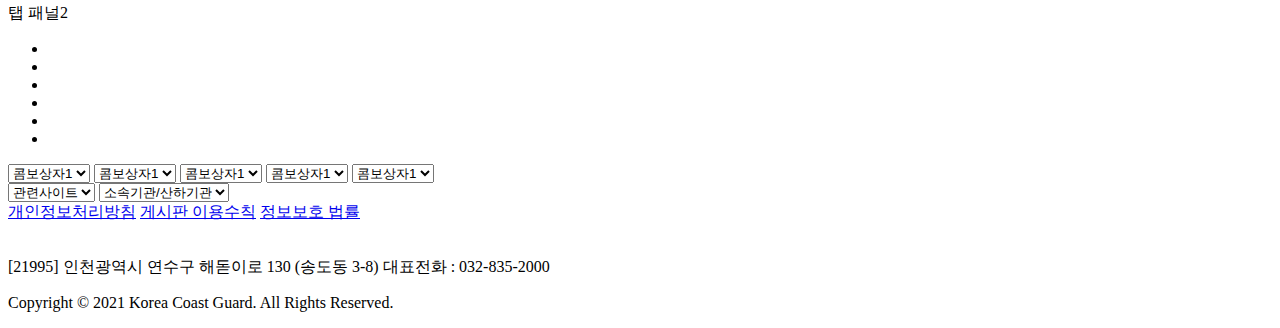
==== commit eb17a20e: "Update index.html" ====
--- a/pro24/index.html
+++ b/pro24/index.html
@@ -10,15 +10,15 @@
     <meta name="description" content="fullPage full-screen navigation and sections control menu." />
     <meta name="Resource-type" content="Document" />
 
-    <script type="text/javascript" src="../res/js/lib/jquery.min.js"></script> 
-    <script type="text/javascript" src="../res/js/lib/jquery-ui.min.js"></script>
-
-    <link rel="stylesheet" type="text/css" href="../res/css/style.css">
-
-    <script type="text/javascript" src="../res/js/pub-ui.js"></script>
-
-    <script type="text/javascript" src="../res/js/lib/swiper-bundle.min.js"></script>
-    <link rel="stylesheet" type="text/css" href="../res/css/swiper-bundle.min.css">
+    <script type="text/javascript" src="js/lib/jquery.min.js"></script> 
+    <script type="text/javascript" src="js/lib/jquery-ui.min.js"></script>
+
+    <link rel="stylesheet" type="text/css" href="pro24/css/style.css">
+
+    <script type="text/javascript" src="js/pub-ui.js"></script>
+
+    <script type="text/javascript" src="js/lib/swiper-bundle.min.js"></script>
+    <link rel="stylesheet" type="text/css" href="css/swiper-bundle.min.css">
 
 </head>
 
@@ -43,7 +43,7 @@
                 <div class="inr">
                     <div class="logo">
                         <a href="#">
-                            <img src="../res/img/common/ico_logo.png" alt="">
+                            <img src="img/common/ico_logo.png" alt="">
                         </a>
                     </div>
                     <div class="gnbarea pc_on">
@@ -274,9 +274,9 @@
             </div>
             <div class="M_gnb 2Depth mobileon">
                 <div class="mobiletop">
-                    <a href="#" class="home"><img src="../res/img/common/ico_m_logo.png" alt="홈"></a>
+                    <a href="#" class="home"><img src="img/common/ico_m_logo.png" alt="홈"></a>
                     <a href="#" class="m_close">
-                        <img src="../res/img/common/ico_m_close.png" alt="">
+                        <img src="img/common/ico_m_close.png" alt="">
                     </a>
                 </div>
                 <ul class="accodian gnbinfo">
@@ -566,13 +566,13 @@
                             </div>
                             <div class="imgarea">
                                 <div class="img">
-                                    <img src="../res/img/main/ico_main01.png" alt="">
+                                    <img src="img/main/ico_main01.png" alt="">
                                 </div>
                                 <div class="img">
-                                    <img src="../res/img/main/ico_main02.png" alt="">
+                                    <img src="img/main/ico_main02.png" alt="">
                                 </div>
                                 <div class="img">
-                                    <img src="../res/img/main/ico_main03.png" alt="">
+                                    <img src="img/main/ico_main03.png" alt="">
                                 </div>
                             </div>
                             <script>
@@ -619,7 +619,7 @@
                                     <p>동력수상레저기구</p>
                                 </div>
                                 <div class="img">
-                                    <img src="../res/img/main/ico_quick2.png" alt="">
+                                    <img src="img/main/ico_quick2.png" alt="">
                                 </div>
                                 <p>
                                     동력수상레저기구 등록 및<br>
@@ -635,7 +635,7 @@
                                     <p>민원증명발급열람</p>
                                 </div>
                                 <div class="img">
-                                    <img src="../res/img/main/ico_quick3.png" alt="">
+                                    <img src="img/main/ico_quick3.png" alt="">
                                 </div>
                                 <p>
                                     신청한 민원 증명의 발급<br>
@@ -652,7 +652,7 @@
                                     <p>진위여부확인</p>
                                 </div>
                                 <div class="img">
-                                    <img src="../res/img/main/ico_quick4.png" alt="">
+                                    <img src="img/main/ico_quick4.png" alt="">
                                 </div>
                                 <p>
                                     동력수상레저기구의<br>
@@ -793,7 +793,7 @@
                                 </div>
                                 <div class="tab_map">
                                     <!-- 테스트 이미지 삭제 지도 소스 여기 위치하면 됩니다 -->
-                                    <img src="../res/img/main/img_test.jpg" alt="" style="width: 100%;height:100%;">
+                                    <img src="img/main/img_test.jpg" alt="" style="width: 100%;height:100%;">
                                     
                                     <div class="mappciker">
                                         <h3>PC시험장</h3>
@@ -841,21 +841,21 @@
                 <li>
                     <a href="#">
                         <div class="img">
-                            <img src="../res/img/common/img_banner04.svg" alt="">
+                            <img src="img/common/img_banner04.svg" alt="">
                         </div>
                     </a>
                 </li>
                 <li>
                     <a href="#">
                         <div class="img">
-                            <img src="../res/img/common/img_banner05.svg" alt="">
+                            <img src="img/common/img_banner05.svg" alt="">
                         </div>
                     </a>
                 </li>
                 <li>
                     <a href="#">
                         <div class="img">
-                            <img src="../res/img/common/img_banner06.svg" alt="">
+                            <img src="img/common/img_banner06.svg" alt="">
                         </div>
                     </a>
                 </li>
@@ -907,7 +907,7 @@
                     <div class="f_area">
                         <div class="f_logo">
                             <div class="img">
-                                <img src="../res/img/common/img_banner01.svg" alt="">
+                                <img src="img/common/img_banner01.svg" alt="">
                             </div>
                         </div>
                         <div class="text">
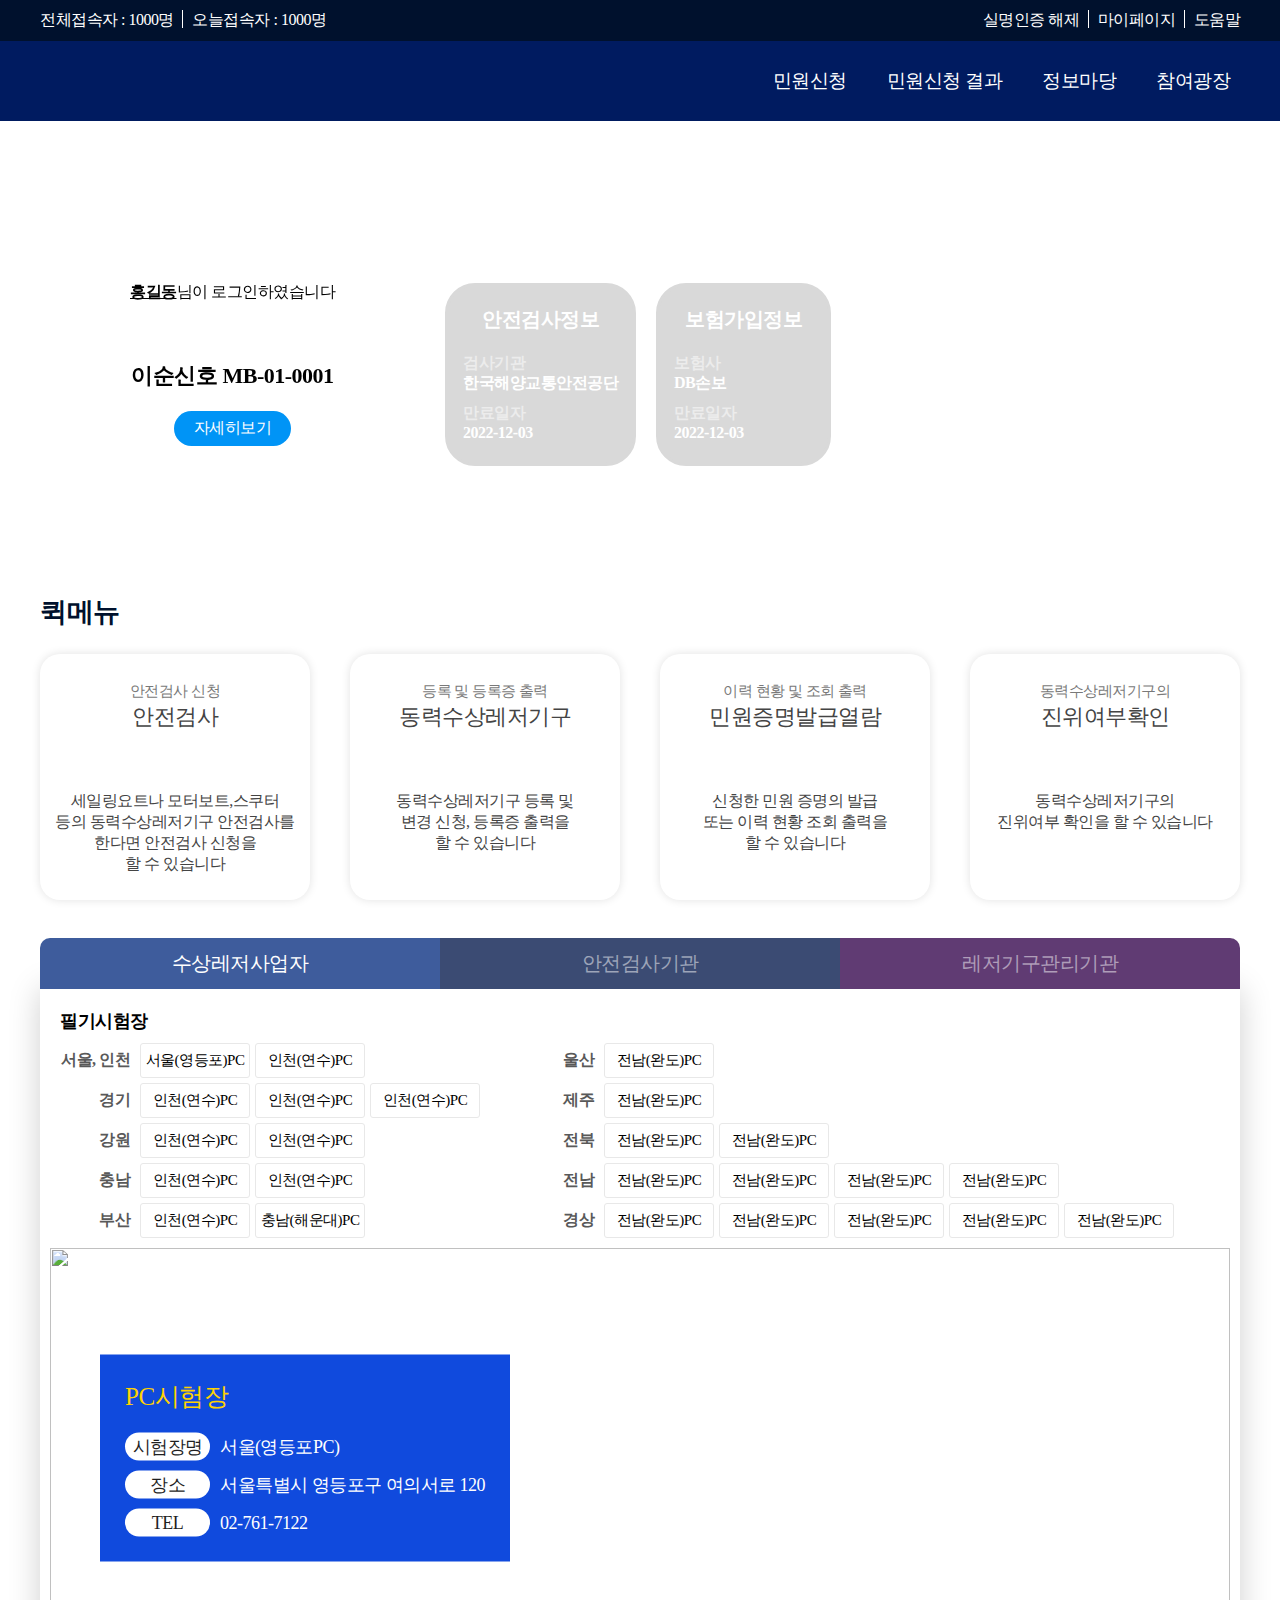
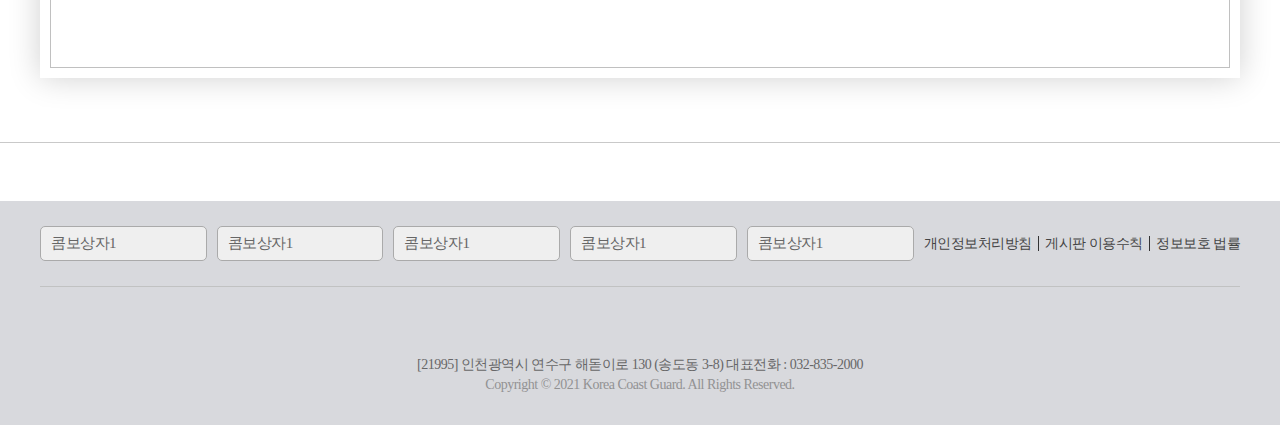
==== commit d7c18e13: "Update index.html" ====
--- a/pro24/index.html
+++ b/pro24/index.html
@@ -13,7 +13,7 @@
     <script type="text/javascript" src="js/lib/jquery.min.js"></script> 
     <script type="text/javascript" src="js/lib/jquery-ui.min.js"></script>
 
-    <link rel="stylesheet" type="text/css" href="pro24/css/style.css">
+    <link rel="stylesheet" type="text/css" href="css/style.css">
 
     <script type="text/javascript" src="js/pub-ui.js"></script>
 
--- a/pro24/css/style.css
+++ b/pro24/css/style.css
@@ -0,0 +1,10238 @@
+@charset "UTF-8";
+/* font-face */
+@font-face {
+  font-family: "NanumBarunGothic";
+  font-style: normal;
+  font-weight: 100;
+  src: local("※"), url(".../font/NanumBarunGothicUL.woff2") format("woff2"), url("../font/NanumBarunGothicUL.woff") format("woff"), url("../font/NanumBarunGothicUL.ttf") format("truetype"), url("../font/NanumBarunGothicUL.otf") format("opentype"), url("../font/NanumBarunGothicUL.eot") format("embedded-opentype");
+}
+@font-face {
+  font-family: "NanumBarunGothic";
+  font-style: normal;
+  font-weight: 300;
+  src: local("※"), url("../font/NanumBarunGothicL.woff2") format("woff2"), url("../font/NanumBarunGothicL.woff") format("woff"), url("../font/NanumBarunGothicL.ttf") format("truetype"), url("../font/NanumBarunGothicL.otf") format("opentype"), url("../font/NanumBarunGothicL.eot") format("embedded-opentype");
+}
+@font-face {
+  font-family: "NanumBarunGothic";
+  font-style: normal;
+  font-weight: 400;
+  src: local("※"), url("../font/NanumBarunGothicR.woff2") format("woff2"), url("../font/NanumBarunGothicR.woff") format("woff"), url("../font/NanumBarunGothicR.ttf") format("truetype"), url("../font/NanumBarunGothicR.otf") format("opentype"), url("../font/NanumBarunGothicR.eot") format("embedded-opentype");
+}
+@font-face {
+  font-family: "NanumBarunGothic";
+  font-style: normal;
+  font-weight: 700;
+  src: local("※"), url("../font/NanumBarunGothicB.woff2") format("woff2"), url("../font/NanumBarunGothicB.woff") format("woff"), url("../font/NanumBarunGothicB.ttf") format("truetype"), url("../font/NanumBarunGothicB.otf") format("opentype"), url("../font/NanumBarunGothicB.eot") format("embedded-opentype");
+}
+@-webkit-keyframes dropdown {
+  0% {
+    transform: translateY(0) scaleY(1);
+  }
+  100% {
+    transform: translateY(-50%) scaleY(0);
+  }
+}
+@keyframes dropdown {
+  0% {
+    transform: translateY(0) scaleY(1);
+  }
+  100% {
+    transform: translateY(-50%) scaleY(0);
+  }
+}
+@-webkit-keyframes dropdown-active {
+  0% {
+    transform: translateY(-50%) scaleY(0);
+  }
+  100% {
+    transform: translateY(0) scaleY(1);
+  }
+}
+@keyframes dropdown-active {
+  0% {
+    transform: translateY(-50%) scaleY(0);
+  }
+  100% {
+    transform: translateY(0) scaleY(1);
+  }
+}
+* {
+  box-sizing: border-box;
+}
+
+body, p, div, span, h1, h2, h3, h4, h5, h6, ul, ol, li, dl, dt, dd, table, th, .tbl.effect1 .th-depth2, .tbl.effect1 .depth2, td, form, fieldset, legend, input, textarea, button, select {
+  padding: 0;
+  margin: 0;
+}
+
+html, body, input, textarea, button, select, pre {
+  font-family: "NanumBarunGothic";
+  color: #000;
+  font-size: 1rem;
+  letter-spacing: -0.5px;
+}
+
+h1, h2, h3, h4, h5, h6, input, textarea, button, select, table {
+  font-size: 1rem;
+}
+
+img, fieldset, button {
+  border: 0;
+}
+
+textarea {
+  overflow: auto;
+  resize: none;
+}
+
+input[type=submit],
+input[type=button],
+button {
+  cursor: pointer;
+}
+
+img {
+  vertical-align: middle;
+}
+
+address, em {
+  font-style: normal;
+}
+
+pre {
+  white-space: pre-wrap;
+}
+
+table {
+  border-spacing: 0;
+  border-collapse: collapse;
+}
+
+table, th, .tbl.effect1 .th-depth2, .tbl.effect1 .depth2, td {
+  border: none;
+}
+
+caption {
+  overflow: hidden;
+  line-height: 0;
+  text-indent: -2000em;
+  display: none;
+}
+
+legend, .hidden {
+  overflow: hidden;
+  position: absolute;
+  top: 0;
+  left: -2000em;
+  line-height: 0;
+}
+
+/* HTML5 display-role reset for older browsers */
+article, aside, details, figcaption, figure, footer, header, hgroup, menu, nav, section {
+  display: block;
+}
+
+input[type=checkbox], input[type=radio], select {
+  -webkit-appearance: none;
+  -moz-appearance: none;
+  -o-appearance: none;
+  appearance: none;
+}
+
+a:link, a:visited, a:hover, a:active, a:focus {
+  text-decoration: none;
+  color: #444;
+}
+
+ul, ol, li {
+  list-style: none;
+}
+
+#accessibility a {
+  display: block;
+  position: absolute;
+  top: -40px;
+  left: 0;
+  z-index: 10;
+  width: 100%;
+  text-align: center;
+  font-weight: bold;
+  transition: all 0.3s;
+}
+#accessibility a:hover {
+  top: 0px;
+  z-index: 1000;
+  padding: 10px 0;
+  background: #4764ce;
+  color: #fff;
+}
+
+a#content {
+  padding: 0;
+  margin: 0;
+  font-size: 0;
+  line-height: 0;
+}
+
+input,
+select,
+textarea,
+label {
+  display: inline-block;
+  box-sizing: border-box;
+  width: auto;
+  vertical-align: middle;
+  line-height: 1.4;
+}
+
+.cont_body input[type=text],
+.cont_body input[type=password],
+.cont_body input[type=tel],
+.cont_body input[type=date],
+.cont_body input[type=email],
+.cont_body select,
+.cont_body textarea {
+  vertical-align: middle;
+}
+
+.cont_body select::-ms-expand {
+  background-color: transparent;
+  border: 0;
+}
+
+.cont_body input[type=file] {
+  background: #ddd;
+  font-size: 1.08em;
+}
+
+/* table */
+table {
+  width: 100%;
+}
+
+/**
+  px값 List를 만들어주는 함수입니다.
+*/
+/**
+값이 0일때는 0으로, 그 외에는 'px'을 붙여줍니다.
+ex) 0 => 0, 10 => 10px
+*/
+/** 
+px 값입니다.
+0 ~ 100px 까지 조정하게 만들었습니다.
+*/
+/**
+margin과 padding의 각 위치를 지정해주는 map 입니다.
+key는 class이름 생성시 쓰이며 value는 상세 속성 정의시 쓰입니다.
+*/
+/**
+margin과 padding 생성을 위한 map입니다.
+key는 class이름 생성시 쓰이며 value는 상세 속성 정의시 쓰입니다.
+*/
+/**
+실제 css class를 만들어주는 mixin입니다.
+nameMap, position, size를 혼합하여 아래와 같은 형식으로 만들어줍니다.
+
+ex>
+m-0 : { margin : 0; }
+mt-1 : { margin-top : 1px; }
+*/
+.m-0 {
+  margin: 0;
+}
+
+.ml-0 {
+  margin-left: 0;
+}
+
+.mr-0 {
+  margin-right: 0;
+}
+
+.mt-0 {
+  margin-top: 0;
+}
+
+.mb-0 {
+  margin-bottom: 0;
+}
+
+.m-1 {
+  margin: 1px;
+}
+
+.ml-1 {
+  margin-left: 1px;
+}
+
+.mr-1 {
+  margin-right: 1px;
+}
+
+.mt-1 {
+  margin-top: 1px;
+}
+
+.mb-1 {
+  margin-bottom: 1px;
+}
+
+.m-2 {
+  margin: 2px;
+}
+
+.ml-2 {
+  margin-left: 2px;
+}
+
+.mr-2 {
+  margin-right: 2px;
+}
+
+.mt-2 {
+  margin-top: 2px;
+}
+
+.mb-2 {
+  margin-bottom: 2px;
+}
+
+.m-3 {
+  margin: 3px;
+}
+
+.ml-3 {
+  margin-left: 3px;
+}
+
+.mr-3 {
+  margin-right: 3px;
+}
+
+.mt-3 {
+  margin-top: 3px;
+}
+
+.mb-3 {
+  margin-bottom: 3px;
+}
+
+.m-4 {
+  margin: 4px;
+}
+
+.ml-4 {
+  margin-left: 4px;
+}
+
+.mr-4 {
+  margin-right: 4px;
+}
+
+.mt-4 {
+  margin-top: 4px;
+}
+
+.mb-4 {
+  margin-bottom: 4px;
+}
+
+.m-5 {
+  margin: 5px;
+}
+
+.ml-5 {
+  margin-left: 5px;
+}
+
+.mr-5 {
+  margin-right: 5px;
+}
+
+.mt-5 {
+  margin-top: 5px;
+}
+
+.mb-5 {
+  margin-bottom: 5px;
+}
+
+.m-6 {
+  margin: 6px;
+}
+
+.ml-6 {
+  margin-left: 6px;
+}
+
+.mr-6 {
+  margin-right: 6px;
+}
+
+.mt-6 {
+  margin-top: 6px;
+}
+
+.mb-6 {
+  margin-bottom: 6px;
+}
+
+.m-7 {
+  margin: 7px;
+}
+
+.ml-7 {
+  margin-left: 7px;
+}
+
+.mr-7 {
+  margin-right: 7px;
+}
+
+.mt-7 {
+  margin-top: 7px;
+}
+
+.mb-7 {
+  margin-bottom: 7px;
+}
+
+.m-8 {
+  margin: 8px;
+}
+
+.ml-8 {
+  margin-left: 8px;
+}
+
+.mr-8 {
+  margin-right: 8px;
+}
+
+.mt-8 {
+  margin-top: 8px;
+}
+
+.mb-8 {
+  margin-bottom: 8px;
+}
+
+.m-9 {
+  margin: 9px;
+}
+
+.ml-9 {
+  margin-left: 9px;
+}
+
+.mr-9 {
+  margin-right: 9px;
+}
+
+.mt-9 {
+  margin-top: 9px;
+}
+
+.mb-9 {
+  margin-bottom: 9px;
+}
+
+.m-10 {
+  margin: 10px;
+}
+
+.ml-10 {
+  margin-left: 10px;
+}
+
+.mr-10 {
+  margin-right: 10px;
+}
+
+.mt-10 {
+  margin-top: 10px;
+}
+
+.mb-10 {
+  margin-bottom: 10px;
+}
+
+.m-11 {
+  margin: 11px;
+}
+
+.ml-11 {
+  margin-left: 11px;
+}
+
+.mr-11 {
+  margin-right: 11px;
+}
+
+.mt-11 {
+  margin-top: 11px;
+}
+
+.mb-11 {
+  margin-bottom: 11px;
+}
+
+.m-12 {
+  margin: 12px;
+}
+
+.ml-12 {
+  margin-left: 12px;
+}
+
+.mr-12 {
+  margin-right: 12px;
+}
+
+.mt-12 {
+  margin-top: 12px;
+}
+
+.mb-12 {
+  margin-bottom: 12px;
+}
+
+.m-13 {
+  margin: 13px;
+}
+
+.ml-13 {
+  margin-left: 13px;
+}
+
+.mr-13 {
+  margin-right: 13px;
+}
+
+.mt-13 {
+  margin-top: 13px;
+}
+
+.mb-13 {
+  margin-bottom: 13px;
+}
+
+.m-14 {
+  margin: 14px;
+}
+
+.ml-14 {
+  margin-left: 14px;
+}
+
+.mr-14 {
+  margin-right: 14px;
+}
+
+.mt-14 {
+  margin-top: 14px;
+}
+
+.mb-14 {
+  margin-bottom: 14px;
+}
+
+.m-15 {
+  margin: 15px;
+}
+
+.ml-15 {
+  margin-left: 15px;
+}
+
+.mr-15 {
+  margin-right: 15px;
+}
+
+.mt-15 {
+  margin-top: 15px;
+}
+
+.mb-15 {
+  margin-bottom: 15px;
+}
+
+.m-16 {
+  margin: 16px;
+}
+
+.ml-16 {
+  margin-left: 16px;
+}
+
+.mr-16 {
+  margin-right: 16px;
+}
+
+.mt-16 {
+  margin-top: 16px;
+}
+
+.mb-16 {
+  margin-bottom: 16px;
+}
+
+.m-17 {
+  margin: 17px;
+}
+
+.ml-17 {
+  margin-left: 17px;
+}
+
+.mr-17 {
+  margin-right: 17px;
+}
+
+.mt-17 {
+  margin-top: 17px;
+}
+
+.mb-17 {
+  margin-bottom: 17px;
+}
+
+.m-18 {
+  margin: 18px;
+}
+
+.ml-18 {
+  margin-left: 18px;
+}
+
+.mr-18 {
+  margin-right: 18px;
+}
+
+.mt-18 {
+  margin-top: 18px;
+}
+
+.mb-18 {
+  margin-bottom: 18px;
+}
+
+.m-19 {
+  margin: 19px;
+}
+
+.ml-19 {
+  margin-left: 19px;
+}
+
+.mr-19 {
+  margin-right: 19px;
+}
+
+.mt-19 {
+  margin-top: 19px;
+}
+
+.mb-19 {
+  margin-bottom: 19px;
+}
+
+.m-20 {
+  margin: 20px;
+}
+
+.ml-20 {
+  margin-left: 20px;
+}
+
+.mr-20 {
+  margin-right: 20px;
+}
+
+.mt-20 {
+  margin-top: 20px;
+}
+
+.mb-20 {
+  margin-bottom: 20px;
+}
+
+.m-21 {
+  margin: 21px;
+}
+
+.ml-21 {
+  margin-left: 21px;
+}
+
+.mr-21 {
+  margin-right: 21px;
+}
+
+.mt-21 {
+  margin-top: 21px;
+}
+
+.mb-21 {
+  margin-bottom: 21px;
+}
+
+.m-22 {
+  margin: 22px;
+}
+
+.ml-22 {
+  margin-left: 22px;
+}
+
+.mr-22 {
+  margin-right: 22px;
+}
+
+.mt-22 {
+  margin-top: 22px;
+}
+
+.mb-22 {
+  margin-bottom: 22px;
+}
+
+.m-23 {
+  margin: 23px;
+}
+
+.ml-23 {
+  margin-left: 23px;
+}
+
+.mr-23 {
+  margin-right: 23px;
+}
+
+.mt-23 {
+  margin-top: 23px;
+}
+
+.mb-23 {
+  margin-bottom: 23px;
+}
+
+.m-24 {
+  margin: 24px;
+}
+
+.ml-24 {
+  margin-left: 24px;
+}
+
+.mr-24 {
+  margin-right: 24px;
+}
+
+.mt-24 {
+  margin-top: 24px;
+}
+
+.mb-24 {
+  margin-bottom: 24px;
+}
+
+.m-25 {
+  margin: 25px;
+}
+
+.ml-25 {
+  margin-left: 25px;
+}
+
+.mr-25 {
+  margin-right: 25px;
+}
+
+.mt-25 {
+  margin-top: 25px;
+}
+
+.mb-25 {
+  margin-bottom: 25px;
+}
+
+.m-26 {
+  margin: 26px;
+}
+
+.ml-26 {
+  margin-left: 26px;
+}
+
+.mr-26 {
+  margin-right: 26px;
+}
+
+.mt-26 {
+  margin-top: 26px;
+}
+
+.mb-26 {
+  margin-bottom: 26px;
+}
+
+.m-27 {
+  margin: 27px;
+}
+
+.ml-27 {
+  margin-left: 27px;
+}
+
+.mr-27 {
+  margin-right: 27px;
+}
+
+.mt-27 {
+  margin-top: 27px;
+}
+
+.mb-27 {
+  margin-bottom: 27px;
+}
+
+.m-28 {
+  margin: 28px;
+}
+
+.ml-28 {
+  margin-left: 28px;
+}
+
+.mr-28 {
+  margin-right: 28px;
+}
+
+.mt-28 {
+  margin-top: 28px;
+}
+
+.mb-28 {
+  margin-bottom: 28px;
+}
+
+.m-29 {
+  margin: 29px;
+}
+
+.ml-29 {
+  margin-left: 29px;
+}
+
+.mr-29 {
+  margin-right: 29px;
+}
+
+.mt-29 {
+  margin-top: 29px;
+}
+
+.mb-29 {
+  margin-bottom: 29px;
+}
+
+.m-30 {
+  margin: 30px;
+}
+
+.ml-30 {
+  margin-left: 30px;
+}
+
+.mr-30 {
+  margin-right: 30px;
+}
+
+.mt-30 {
+  margin-top: 30px;
+}
+
+.mb-30 {
+  margin-bottom: 30px;
+}
+
+.m-31 {
+  margin: 31px;
+}
+
+.ml-31 {
+  margin-left: 31px;
+}
+
+.mr-31 {
+  margin-right: 31px;
+}
+
+.mt-31 {
+  margin-top: 31px;
+}
+
+.mb-31 {
+  margin-bottom: 31px;
+}
+
+.m-32 {
+  margin: 32px;
+}
+
+.ml-32 {
+  margin-left: 32px;
+}
+
+.mr-32 {
+  margin-right: 32px;
+}
+
+.mt-32 {
+  margin-top: 32px;
+}
+
+.mb-32 {
+  margin-bottom: 32px;
+}
+
+.m-33 {
+  margin: 33px;
+}
+
+.ml-33 {
+  margin-left: 33px;
+}
+
+.mr-33 {
+  margin-right: 33px;
+}
+
+.mt-33 {
+  margin-top: 33px;
+}
+
+.mb-33 {
+  margin-bottom: 33px;
+}
+
+.m-34 {
+  margin: 34px;
+}
+
+.ml-34 {
+  margin-left: 34px;
+}
+
+.mr-34 {
+  margin-right: 34px;
+}
+
+.mt-34 {
+  margin-top: 34px;
+}
+
+.mb-34 {
+  margin-bottom: 34px;
+}
+
+.m-35 {
+  margin: 35px;
+}
+
+.ml-35 {
+  margin-left: 35px;
+}
+
+.mr-35 {
+  margin-right: 35px;
+}
+
+.mt-35 {
+  margin-top: 35px;
+}
+
+.mb-35 {
+  margin-bottom: 35px;
+}
+
+.m-36 {
+  margin: 36px;
+}
+
+.ml-36 {
+  margin-left: 36px;
+}
+
+.mr-36 {
+  margin-right: 36px;
+}
+
+.mt-36 {
+  margin-top: 36px;
+}
+
+.mb-36 {
+  margin-bottom: 36px;
+}
+
+.m-37 {
+  margin: 37px;
+}
+
+.ml-37 {
+  margin-left: 37px;
+}
+
+.mr-37 {
+  margin-right: 37px;
+}
+
+.mt-37 {
+  margin-top: 37px;
+}
+
+.mb-37 {
+  margin-bottom: 37px;
+}
+
+.m-38 {
+  margin: 38px;
+}
+
+.ml-38 {
+  margin-left: 38px;
+}
+
+.mr-38 {
+  margin-right: 38px;
+}
+
+.mt-38 {
+  margin-top: 38px;
+}
+
+.mb-38 {
+  margin-bottom: 38px;
+}
+
+.m-39 {
+  margin: 39px;
+}
+
+.ml-39 {
+  margin-left: 39px;
+}
+
+.mr-39 {
+  margin-right: 39px;
+}
+
+.mt-39 {
+  margin-top: 39px;
+}
+
+.mb-39 {
+  margin-bottom: 39px;
+}
+
+.m-40 {
+  margin: 40px;
+}
+
+.ml-40 {
+  margin-left: 40px;
+}
+
+.mr-40 {
+  margin-right: 40px;
+}
+
+.mt-40 {
+  margin-top: 40px;
+}
+
+.mb-40 {
+  margin-bottom: 40px;
+}
+
+.m-41 {
+  margin: 41px;
+}
+
+.ml-41 {
+  margin-left: 41px;
+}
+
+.mr-41 {
+  margin-right: 41px;
+}
+
+.mt-41 {
+  margin-top: 41px;
+}
+
+.mb-41 {
+  margin-bottom: 41px;
+}
+
+.m-42 {
+  margin: 42px;
+}
+
+.ml-42 {
+  margin-left: 42px;
+}
+
+.mr-42 {
+  margin-right: 42px;
+}
+
+.mt-42 {
+  margin-top: 42px;
+}
+
+.mb-42 {
+  margin-bottom: 42px;
+}
+
+.m-43 {
+  margin: 43px;
+}
+
+.ml-43 {
+  margin-left: 43px;
+}
+
+.mr-43 {
+  margin-right: 43px;
+}
+
+.mt-43 {
+  margin-top: 43px;
+}
+
+.mb-43 {
+  margin-bottom: 43px;
+}
+
+.m-44 {
+  margin: 44px;
+}
+
+.ml-44 {
+  margin-left: 44px;
+}
+
+.mr-44 {
+  margin-right: 44px;
+}
+
+.mt-44 {
+  margin-top: 44px;
+}
+
+.mb-44 {
+  margin-bottom: 44px;
+}
+
+.m-45 {
+  margin: 45px;
+}
+
+.ml-45 {
+  margin-left: 45px;
+}
+
+.mr-45 {
+  margin-right: 45px;
+}
+
+.mt-45 {
+  margin-top: 45px;
+}
+
+.mb-45 {
+  margin-bottom: 45px;
+}
+
+.m-46 {
+  margin: 46px;
+}
+
+.ml-46 {
+  margin-left: 46px;
+}
+
+.mr-46 {
+  margin-right: 46px;
+}
+
+.mt-46 {
+  margin-top: 46px;
+}
+
+.mb-46 {
+  margin-bottom: 46px;
+}
+
+.m-47 {
+  margin: 47px;
+}
+
+.ml-47 {
+  margin-left: 47px;
+}
+
+.mr-47 {
+  margin-right: 47px;
+}
+
+.mt-47 {
+  margin-top: 47px;
+}
+
+.mb-47 {
+  margin-bottom: 47px;
+}
+
+.m-48 {
+  margin: 48px;
+}
+
+.ml-48 {
+  margin-left: 48px;
+}
+
+.mr-48 {
+  margin-right: 48px;
+}
+
+.mt-48 {
+  margin-top: 48px;
+}
+
+.mb-48 {
+  margin-bottom: 48px;
+}
+
+.m-49 {
+  margin: 49px;
+}
+
+.ml-49 {
+  margin-left: 49px;
+}
+
+.mr-49 {
+  margin-right: 49px;
+}
+
+.mt-49 {
+  margin-top: 49px;
+}
+
+.mb-49 {
+  margin-bottom: 49px;
+}
+
+.m-50 {
+  margin: 50px;
+}
+
+.ml-50 {
+  margin-left: 50px;
+}
+
+.mr-50 {
+  margin-right: 50px;
+}
+
+.mt-50 {
+  margin-top: 50px;
+}
+
+.mb-50 {
+  margin-bottom: 50px;
+}
+
+.m-51 {
+  margin: 51px;
+}
+
+.ml-51 {
+  margin-left: 51px;
+}
+
+.mr-51 {
+  margin-right: 51px;
+}
+
+.mt-51 {
+  margin-top: 51px;
+}
+
+.mb-51 {
+  margin-bottom: 51px;
+}
+
+.m-52 {
+  margin: 52px;
+}
+
+.ml-52 {
+  margin-left: 52px;
+}
+
+.mr-52 {
+  margin-right: 52px;
+}
+
+.mt-52 {
+  margin-top: 52px;
+}
+
+.mb-52 {
+  margin-bottom: 52px;
+}
+
+.m-53 {
+  margin: 53px;
+}
+
+.ml-53 {
+  margin-left: 53px;
+}
+
+.mr-53 {
+  margin-right: 53px;
+}
+
+.mt-53 {
+  margin-top: 53px;
+}
+
+.mb-53 {
+  margin-bottom: 53px;
+}
+
+.m-54 {
+  margin: 54px;
+}
+
+.ml-54 {
+  margin-left: 54px;
+}
+
+.mr-54 {
+  margin-right: 54px;
+}
+
+.mt-54 {
+  margin-top: 54px;
+}
+
+.mb-54 {
+  margin-bottom: 54px;
+}
+
+.m-55 {
+  margin: 55px;
+}
+
+.ml-55 {
+  margin-left: 55px;
+}
+
+.mr-55 {
+  margin-right: 55px;
+}
+
+.mt-55 {
+  margin-top: 55px;
+}
+
+.mb-55 {
+  margin-bottom: 55px;
+}
+
+.m-56 {
+  margin: 56px;
+}
+
+.ml-56 {
+  margin-left: 56px;
+}
+
+.mr-56 {
+  margin-right: 56px;
+}
+
+.mt-56 {
+  margin-top: 56px;
+}
+
+.mb-56 {
+  margin-bottom: 56px;
+}
+
+.m-57 {
+  margin: 57px;
+}
+
+.ml-57 {
+  margin-left: 57px;
+}
+
+.mr-57 {
+  margin-right: 57px;
+}
+
+.mt-57 {
+  margin-top: 57px;
+}
+
+.mb-57 {
+  margin-bottom: 57px;
+}
+
+.m-58 {
+  margin: 58px;
+}
+
+.ml-58 {
+  margin-left: 58px;
+}
+
+.mr-58 {
+  margin-right: 58px;
+}
+
+.mt-58 {
+  margin-top: 58px;
+}
+
+.mb-58 {
+  margin-bottom: 58px;
+}
+
+.m-59 {
+  margin: 59px;
+}
+
+.ml-59 {
+  margin-left: 59px;
+}
+
+.mr-59 {
+  margin-right: 59px;
+}
+
+.mt-59 {
+  margin-top: 59px;
+}
+
+.mb-59 {
+  margin-bottom: 59px;
+}
+
+.m-60 {
+  margin: 60px;
+}
+
+.ml-60 {
+  margin-left: 60px;
+}
+
+.mr-60 {
+  margin-right: 60px;
+}
+
+.mt-60 {
+  margin-top: 60px;
+}
+
+.mb-60 {
+  margin-bottom: 60px;
+}
+
+.m-61 {
+  margin: 61px;
+}
+
+.ml-61 {
+  margin-left: 61px;
+}
+
+.mr-61 {
+  margin-right: 61px;
+}
+
+.mt-61 {
+  margin-top: 61px;
+}
+
+.mb-61 {
+  margin-bottom: 61px;
+}
+
+.m-62 {
+  margin: 62px;
+}
+
+.ml-62 {
+  margin-left: 62px;
+}
+
+.mr-62 {
+  margin-right: 62px;
+}
+
+.mt-62 {
+  margin-top: 62px;
+}
+
+.mb-62 {
+  margin-bottom: 62px;
+}
+
+.m-63 {
+  margin: 63px;
+}
+
+.ml-63 {
+  margin-left: 63px;
+}
+
+.mr-63 {
+  margin-right: 63px;
+}
+
+.mt-63 {
+  margin-top: 63px;
+}
+
+.mb-63 {
+  margin-bottom: 63px;
+}
+
+.m-64 {
+  margin: 64px;
+}
+
+.ml-64 {
+  margin-left: 64px;
+}
+
+.mr-64 {
+  margin-right: 64px;
+}
+
+.mt-64 {
+  margin-top: 64px;
+}
+
+.mb-64 {
+  margin-bottom: 64px;
+}
+
+.m-65 {
+  margin: 65px;
+}
+
+.ml-65 {
+  margin-left: 65px;
+}
+
+.mr-65 {
+  margin-right: 65px;
+}
+
+.mt-65 {
+  margin-top: 65px;
+}
+
+.mb-65 {
+  margin-bottom: 65px;
+}
+
+.m-66 {
+  margin: 66px;
+}
+
+.ml-66 {
+  margin-left: 66px;
+}
+
+.mr-66 {
+  margin-right: 66px;
+}
+
+.mt-66 {
+  margin-top: 66px;
+}
+
+.mb-66 {
+  margin-bottom: 66px;
+}
+
+.m-67 {
+  margin: 67px;
+}
+
+.ml-67 {
+  margin-left: 67px;
+}
+
+.mr-67 {
+  margin-right: 67px;
+}
+
+.mt-67 {
+  margin-top: 67px;
+}
+
+.mb-67 {
+  margin-bottom: 67px;
+}
+
+.m-68 {
+  margin: 68px;
+}
+
+.ml-68 {
+  margin-left: 68px;
+}
+
+.mr-68 {
+  margin-right: 68px;
+}
+
+.mt-68 {
+  margin-top: 68px;
+}
+
+.mb-68 {
+  margin-bottom: 68px;
+}
+
+.m-69 {
+  margin: 69px;
+}
+
+.ml-69 {
+  margin-left: 69px;
+}
+
+.mr-69 {
+  margin-right: 69px;
+}
+
+.mt-69 {
+  margin-top: 69px;
+}
+
+.mb-69 {
+  margin-bottom: 69px;
+}
+
+.m-70 {
+  margin: 70px;
+}
+
+.ml-70 {
+  margin-left: 70px;
+}
+
+.mr-70 {
+  margin-right: 70px;
+}
+
+.mt-70 {
+  margin-top: 70px;
+}
+
+.mb-70 {
+  margin-bottom: 70px;
+}
+
+.m-71 {
+  margin: 71px;
+}
+
+.ml-71 {
+  margin-left: 71px;
+}
+
+.mr-71 {
+  margin-right: 71px;
+}
+
+.mt-71 {
+  margin-top: 71px;
+}
+
+.mb-71 {
+  margin-bottom: 71px;
+}
+
+.m-72 {
+  margin: 72px;
+}
+
+.ml-72 {
+  margin-left: 72px;
+}
+
+.mr-72 {
+  margin-right: 72px;
+}
+
+.mt-72 {
+  margin-top: 72px;
+}
+
+.mb-72 {
+  margin-bottom: 72px;
+}
+
+.m-73 {
+  margin: 73px;
+}
+
+.ml-73 {
+  margin-left: 73px;
+}
+
+.mr-73 {
+  margin-right: 73px;
+}
+
+.mt-73 {
+  margin-top: 73px;
+}
+
+.mb-73 {
+  margin-bottom: 73px;
+}
+
+.m-74 {
+  margin: 74px;
+}
+
+.ml-74 {
+  margin-left: 74px;
+}
+
+.mr-74 {
+  margin-right: 74px;
+}
+
+.mt-74 {
+  margin-top: 74px;
+}
+
+.mb-74 {
+  margin-bottom: 74px;
+}
+
+.m-75 {
+  margin: 75px;
+}
+
+.ml-75 {
+  margin-left: 75px;
+}
+
+.mr-75 {
+  margin-right: 75px;
+}
+
+.mt-75 {
+  margin-top: 75px;
+}
+
+.mb-75 {
+  margin-bottom: 75px;
+}
+
+.m-76 {
+  margin: 76px;
+}
+
+.ml-76 {
+  margin-left: 76px;
+}
+
+.mr-76 {
+  margin-right: 76px;
+}
+
+.mt-76 {
+  margin-top: 76px;
+}
+
+.mb-76 {
+  margin-bottom: 76px;
+}
+
+.m-77 {
+  margin: 77px;
+}
+
+.ml-77 {
+  margin-left: 77px;
+}
+
+.mr-77 {
+  margin-right: 77px;
+}
+
+.mt-77 {
+  margin-top: 77px;
+}
+
+.mb-77 {
+  margin-bottom: 77px;
+}
+
+.m-78 {
+  margin: 78px;
+}
+
+.ml-78 {
+  margin-left: 78px;
+}
+
+.mr-78 {
+  margin-right: 78px;
+}
+
+.mt-78 {
+  margin-top: 78px;
+}
+
+.mb-78 {
+  margin-bottom: 78px;
+}
+
+.m-79 {
+  margin: 79px;
+}
+
+.ml-79 {
+  margin-left: 79px;
+}
+
+.mr-79 {
+  margin-right: 79px;
+}
+
+.mt-79 {
+  margin-top: 79px;
+}
+
+.mb-79 {
+  margin-bottom: 79px;
+}
+
+.m-80 {
+  margin: 80px;
+}
+
+.ml-80 {
+  margin-left: 80px;
+}
+
+.mr-80 {
+  margin-right: 80px;
+}
+
+.mt-80 {
+  margin-top: 80px;
+}
+
+.mb-80 {
+  margin-bottom: 80px;
+}
+
+.m-81 {
+  margin: 81px;
+}
+
+.ml-81 {
+  margin-left: 81px;
+}
+
+.mr-81 {
+  margin-right: 81px;
+}
+
+.mt-81 {
+  margin-top: 81px;
+}
+
+.mb-81 {
+  margin-bottom: 81px;
+}
+
+.m-82 {
+  margin: 82px;
+}
+
+.ml-82 {
+  margin-left: 82px;
+}
+
+.mr-82 {
+  margin-right: 82px;
+}
+
+.mt-82 {
+  margin-top: 82px;
+}
+
+.mb-82 {
+  margin-bottom: 82px;
+}
+
+.m-83 {
+  margin: 83px;
+}
+
+.ml-83 {
+  margin-left: 83px;
+}
+
+.mr-83 {
+  margin-right: 83px;
+}
+
+.mt-83 {
+  margin-top: 83px;
+}
+
+.mb-83 {
+  margin-bottom: 83px;
+}
+
+.m-84 {
+  margin: 84px;
+}
+
+.ml-84 {
+  margin-left: 84px;
+}
+
+.mr-84 {
+  margin-right: 84px;
+}
+
+.mt-84 {
+  margin-top: 84px;
+}
+
+.mb-84 {
+  margin-bottom: 84px;
+}
+
+.m-85 {
+  margin: 85px;
+}
+
+.ml-85 {
+  margin-left: 85px;
+}
+
+.mr-85 {
+  margin-right: 85px;
+}
+
+.mt-85 {
+  margin-top: 85px;
+}
+
+.mb-85 {
+  margin-bottom: 85px;
+}
+
+.m-86 {
+  margin: 86px;
+}
+
+.ml-86 {
+  margin-left: 86px;
+}
+
+.mr-86 {
+  margin-right: 86px;
+}
+
+.mt-86 {
+  margin-top: 86px;
+}
+
+.mb-86 {
+  margin-bottom: 86px;
+}
+
+.m-87 {
+  margin: 87px;
+}
+
+.ml-87 {
+  margin-left: 87px;
+}
+
+.mr-87 {
+  margin-right: 87px;
+}
+
+.mt-87 {
+  margin-top: 87px;
+}
+
+.mb-87 {
+  margin-bottom: 87px;
+}
+
+.m-88 {
+  margin: 88px;
+}
+
+.ml-88 {
+  margin-left: 88px;
+}
+
+.mr-88 {
+  margin-right: 88px;
+}
+
+.mt-88 {
+  margin-top: 88px;
+}
+
+.mb-88 {
+  margin-bottom: 88px;
+}
+
+.m-89 {
+  margin: 89px;
+}
+
+.ml-89 {
+  margin-left: 89px;
+}
+
+.mr-89 {
+  margin-right: 89px;
+}
+
+.mt-89 {
+  margin-top: 89px;
+}
+
+.mb-89 {
+  margin-bottom: 89px;
+}
+
+.m-90 {
+  margin: 90px;
+}
+
+.ml-90 {
+  margin-left: 90px;
+}
+
+.mr-90 {
+  margin-right: 90px;
+}
+
+.mt-90 {
+  margin-top: 90px;
+}
+
+.mb-90 {
+  margin-bottom: 90px;
+}
+
+.m-91 {
+  margin: 91px;
+}
+
+.ml-91 {
+  margin-left: 91px;
+}
+
+.mr-91 {
+  margin-right: 91px;
+}
+
+.mt-91 {
+  margin-top: 91px;
+}
+
+.mb-91 {
+  margin-bottom: 91px;
+}
+
+.m-92 {
+  margin: 92px;
+}
+
+.ml-92 {
+  margin-left: 92px;
+}
+
+.mr-92 {
+  margin-right: 92px;
+}
+
+.mt-92 {
+  margin-top: 92px;
+}
+
+.mb-92 {
+  margin-bottom: 92px;
+}
+
+.m-93 {
+  margin: 93px;
+}
+
+.ml-93 {
+  margin-left: 93px;
+}
+
+.mr-93 {
+  margin-right: 93px;
+}
+
+.mt-93 {
+  margin-top: 93px;
+}
+
+.mb-93 {
+  margin-bottom: 93px;
+}
+
+.m-94 {
+  margin: 94px;
+}
+
+.ml-94 {
+  margin-left: 94px;
+}
+
+.mr-94 {
+  margin-right: 94px;
+}
+
+.mt-94 {
+  margin-top: 94px;
+}
+
+.mb-94 {
+  margin-bottom: 94px;
+}
+
+.m-95 {
+  margin: 95px;
+}
+
+.ml-95 {
+  margin-left: 95px;
+}
+
+.mr-95 {
+  margin-right: 95px;
+}
+
+.mt-95 {
+  margin-top: 95px;
+}
+
+.mb-95 {
+  margin-bottom: 95px;
+}
+
+.m-96 {
+  margin: 96px;
+}
+
+.ml-96 {
+  margin-left: 96px;
+}
+
+.mr-96 {
+  margin-right: 96px;
+}
+
+.mt-96 {
+  margin-top: 96px;
+}
+
+.mb-96 {
+  margin-bottom: 96px;
+}
+
+.m-97 {
+  margin: 97px;
+}
+
+.ml-97 {
+  margin-left: 97px;
+}
+
+.mr-97 {
+  margin-right: 97px;
+}
+
+.mt-97 {
+  margin-top: 97px;
+}
+
+.mb-97 {
+  margin-bottom: 97px;
+}
+
+.m-98 {
+  margin: 98px;
+}
+
+.ml-98 {
+  margin-left: 98px;
+}
+
+.mr-98 {
+  margin-right: 98px;
+}
+
+.mt-98 {
+  margin-top: 98px;
+}
+
+.mb-98 {
+  margin-bottom: 98px;
+}
+
+.m-99 {
+  margin: 99px;
+}
+
+.ml-99 {
+  margin-left: 99px;
+}
+
+.mr-99 {
+  margin-right: 99px;
+}
+
+.mt-99 {
+  margin-top: 99px;
+}
+
+.mb-99 {
+  margin-bottom: 99px;
+}
+
+.m-100 {
+  margin: 100px;
+}
+
+.ml-100 {
+  margin-left: 100px;
+}
+
+.mr-100 {
+  margin-right: 100px;
+}
+
+.mt-100 {
+  margin-top: 100px;
+}
+
+.mb-100 {
+  margin-bottom: 100px;
+}
+
+.p-0 {
+  padding: 0;
+}
+
+.pl-0 {
+  padding-left: 0;
+}
+
+.pr-0 {
+  padding-right: 0;
+}
+
+.pt-0 {
+  padding-top: 0;
+}
+
+.pb-0 {
+  padding-bottom: 0;
+}
+
+.p-1 {
+  padding: 1px;
+}
+
+.pl-1 {
+  padding-left: 1px;
+}
+
+.pr-1 {
+  padding-right: 1px;
+}
+
+.pt-1 {
+  padding-top: 1px;
+}
+
+.pb-1 {
+  padding-bottom: 1px;
+}
+
+.p-2 {
+  padding: 2px;
+}
+
+.pl-2 {
+  padding-left: 2px;
+}
+
+.pr-2 {
+  padding-right: 2px;
+}
+
+.pt-2 {
+  padding-top: 2px;
+}
+
+.pb-2 {
+  padding-bottom: 2px;
+}
+
+.p-3 {
+  padding: 3px;
+}
+
+.pl-3 {
+  padding-left: 3px;
+}
+
+.pr-3 {
+  padding-right: 3px;
+}
+
+.pt-3 {
+  padding-top: 3px;
+}
+
+.pb-3 {
+  padding-bottom: 3px;
+}
+
+.p-4 {
+  padding: 4px;
+}
+
+.pl-4 {
+  padding-left: 4px;
+}
+
+.pr-4 {
+  padding-right: 4px;
+}
+
+.pt-4 {
+  padding-top: 4px;
+}
+
+.pb-4 {
+  padding-bottom: 4px;
+}
+
+.p-5 {
+  padding: 5px;
+}
+
+.pl-5 {
+  padding-left: 5px;
+}
+
+.pr-5 {
+  padding-right: 5px;
+}
+
+.pt-5 {
+  padding-top: 5px;
+}
+
+.pb-5 {
+  padding-bottom: 5px;
+}
+
+.p-6 {
+  padding: 6px;
+}
+
+.pl-6 {
+  padding-left: 6px;
+}
+
+.pr-6 {
+  padding-right: 6px;
+}
+
+.pt-6 {
+  padding-top: 6px;
+}
+
+.pb-6 {
+  padding-bottom: 6px;
+}
+
+.p-7 {
+  padding: 7px;
+}
+
+.pl-7 {
+  padding-left: 7px;
+}
+
+.pr-7 {
+  padding-right: 7px;
+}
+
+.pt-7 {
+  padding-top: 7px;
+}
+
+.pb-7 {
+  padding-bottom: 7px;
+}
+
+.p-8 {
+  padding: 8px;
+}
+
+.pl-8 {
+  padding-left: 8px;
+}
+
+.pr-8 {
+  padding-right: 8px;
+}
+
+.pt-8 {
+  padding-top: 8px;
+}
+
+.pb-8 {
+  padding-bottom: 8px;
+}
+
+.p-9 {
+  padding: 9px;
+}
+
+.pl-9 {
+  padding-left: 9px;
+}
+
+.pr-9 {
+  padding-right: 9px;
+}
+
+.pt-9 {
+  padding-top: 9px;
+}
+
+.pb-9 {
+  padding-bottom: 9px;
+}
+
+.p-10 {
+  padding: 10px;
+}
+
+.pl-10 {
+  padding-left: 10px;
+}
+
+.pr-10 {
+  padding-right: 10px;
+}
+
+.pt-10 {
+  padding-top: 10px;
+}
+
+.pb-10 {
+  padding-bottom: 10px;
+}
+
+.p-11 {
+  padding: 11px;
+}
+
+.pl-11 {
+  padding-left: 11px;
+}
+
+.pr-11 {
+  padding-right: 11px;
+}
+
+.pt-11 {
+  padding-top: 11px;
+}
+
+.pb-11 {
+  padding-bottom: 11px;
+}
+
+.p-12 {
+  padding: 12px;
+}
+
+.pl-12 {
+  padding-left: 12px;
+}
+
+.pr-12 {
+  padding-right: 12px;
+}
+
+.pt-12 {
+  padding-top: 12px;
+}
+
+.pb-12 {
+  padding-bottom: 12px;
+}
+
+.p-13 {
+  padding: 13px;
+}
+
+.pl-13 {
+  padding-left: 13px;
+}
+
+.pr-13 {
+  padding-right: 13px;
+}
+
+.pt-13 {
+  padding-top: 13px;
+}
+
+.pb-13 {
+  padding-bottom: 13px;
+}
+
+.p-14 {
+  padding: 14px;
+}
+
+.pl-14 {
+  padding-left: 14px;
+}
+
+.pr-14 {
+  padding-right: 14px;
+}
+
+.pt-14 {
+  padding-top: 14px;
+}
+
+.pb-14 {
+  padding-bottom: 14px;
+}
+
+.p-15 {
+  padding: 15px;
+}
+
+.pl-15 {
+  padding-left: 15px;
+}
+
+.pr-15 {
+  padding-right: 15px;
+}
+
+.pt-15 {
+  padding-top: 15px;
+}
+
+.pb-15 {
+  padding-bottom: 15px;
+}
+
+.p-16 {
+  padding: 16px;
+}
+
+.pl-16 {
+  padding-left: 16px;
+}
+
+.pr-16 {
+  padding-right: 16px;
+}
+
+.pt-16 {
+  padding-top: 16px;
+}
+
+.pb-16 {
+  padding-bottom: 16px;
+}
+
+.p-17 {
+  padding: 17px;
+}
+
+.pl-17 {
+  padding-left: 17px;
+}
+
+.pr-17 {
+  padding-right: 17px;
+}
+
+.pt-17 {
+  padding-top: 17px;
+}
+
+.pb-17 {
+  padding-bottom: 17px;
+}
+
+.p-18 {
+  padding: 18px;
+}
+
+.pl-18 {
+  padding-left: 18px;
+}
+
+.pr-18 {
+  padding-right: 18px;
+}
+
+.pt-18 {
+  padding-top: 18px;
+}
+
+.pb-18 {
+  padding-bottom: 18px;
+}
+
+.p-19 {
+  padding: 19px;
+}
+
+.pl-19 {
+  padding-left: 19px;
+}
+
+.pr-19 {
+  padding-right: 19px;
+}
+
+.pt-19 {
+  padding-top: 19px;
+}
+
+.pb-19 {
+  padding-bottom: 19px;
+}
+
+.p-20 {
+  padding: 20px;
+}
+
+.pl-20 {
+  padding-left: 20px;
+}
+
+.pr-20 {
+  padding-right: 20px;
+}
+
+.pt-20 {
+  padding-top: 20px;
+}
+
+.pb-20 {
+  padding-bottom: 20px;
+}
+
+.p-21 {
+  padding: 21px;
+}
+
+.pl-21 {
+  padding-left: 21px;
+}
+
+.pr-21 {
+  padding-right: 21px;
+}
+
+.pt-21 {
+  padding-top: 21px;
+}
+
+.pb-21 {
+  padding-bottom: 21px;
+}
+
+.p-22 {
+  padding: 22px;
+}
+
+.pl-22 {
+  padding-left: 22px;
+}
+
+.pr-22 {
+  padding-right: 22px;
+}
+
+.pt-22 {
+  padding-top: 22px;
+}
+
+.pb-22 {
+  padding-bottom: 22px;
+}
+
+.p-23 {
+  padding: 23px;
+}
+
+.pl-23 {
+  padding-left: 23px;
+}
+
+.pr-23 {
+  padding-right: 23px;
+}
+
+.pt-23 {
+  padding-top: 23px;
+}
+
+.pb-23 {
+  padding-bottom: 23px;
+}
+
+.p-24 {
+  padding: 24px;
+}
+
+.pl-24 {
+  padding-left: 24px;
+}
+
+.pr-24 {
+  padding-right: 24px;
+}
+
+.pt-24 {
+  padding-top: 24px;
+}
+
+.pb-24 {
+  padding-bottom: 24px;
+}
+
+.p-25 {
+  padding: 25px;
+}
+
+.pl-25 {
+  padding-left: 25px;
+}
+
+.pr-25 {
+  padding-right: 25px;
+}
+
+.pt-25 {
+  padding-top: 25px;
+}
+
+.pb-25 {
+  padding-bottom: 25px;
+}
+
+.p-26 {
+  padding: 26px;
+}
+
+.pl-26 {
+  padding-left: 26px;
+}
+
+.pr-26 {
+  padding-right: 26px;
+}
+
+.pt-26 {
+  padding-top: 26px;
+}
+
+.pb-26 {
+  padding-bottom: 26px;
+}
+
+.p-27 {
+  padding: 27px;
+}
+
+.pl-27 {
+  padding-left: 27px;
+}
+
+.pr-27 {
+  padding-right: 27px;
+}
+
+.pt-27 {
+  padding-top: 27px;
+}
+
+.pb-27 {
+  padding-bottom: 27px;
+}
+
+.p-28 {
+  padding: 28px;
+}
+
+.pl-28 {
+  padding-left: 28px;
+}
+
+.pr-28 {
+  padding-right: 28px;
+}
+
+.pt-28 {
+  padding-top: 28px;
+}
+
+.pb-28 {
+  padding-bottom: 28px;
+}
+
+.p-29 {
+  padding: 29px;
+}
+
+.pl-29 {
+  padding-left: 29px;
+}
+
+.pr-29 {
+  padding-right: 29px;
+}
+
+.pt-29 {
+  padding-top: 29px;
+}
+
+.pb-29 {
+  padding-bottom: 29px;
+}
+
+.p-30 {
+  padding: 30px;
+}
+
+.pl-30 {
+  padding-left: 30px;
+}
+
+.pr-30 {
+  padding-right: 30px;
+}
+
+.pt-30 {
+  padding-top: 30px;
+}
+
+.pb-30 {
+  padding-bottom: 30px;
+}
+
+.p-31 {
+  padding: 31px;
+}
+
+.pl-31 {
+  padding-left: 31px;
+}
+
+.pr-31 {
+  padding-right: 31px;
+}
+
+.pt-31 {
+  padding-top: 31px;
+}
+
+.pb-31 {
+  padding-bottom: 31px;
+}
+
+.p-32 {
+  padding: 32px;
+}
+
+.pl-32 {
+  padding-left: 32px;
+}
+
+.pr-32 {
+  padding-right: 32px;
+}
+
+.pt-32 {
+  padding-top: 32px;
+}
+
+.pb-32 {
+  padding-bottom: 32px;
+}
+
+.p-33 {
+  padding: 33px;
+}
+
+.pl-33 {
+  padding-left: 33px;
+}
+
+.pr-33 {
+  padding-right: 33px;
+}
+
+.pt-33 {
+  padding-top: 33px;
+}
+
+.pb-33 {
+  padding-bottom: 33px;
+}
+
+.p-34 {
+  padding: 34px;
+}
+
+.pl-34 {
+  padding-left: 34px;
+}
+
+.pr-34 {
+  padding-right: 34px;
+}
+
+.pt-34 {
+  padding-top: 34px;
+}
+
+.pb-34 {
+  padding-bottom: 34px;
+}
+
+.p-35 {
+  padding: 35px;
+}
+
+.pl-35 {
+  padding-left: 35px;
+}
+
+.pr-35 {
+  padding-right: 35px;
+}
+
+.pt-35 {
+  padding-top: 35px;
+}
+
+.pb-35 {
+  padding-bottom: 35px;
+}
+
+.p-36 {
+  padding: 36px;
+}
+
+.pl-36 {
+  padding-left: 36px;
+}
+
+.pr-36 {
+  padding-right: 36px;
+}
+
+.pt-36 {
+  padding-top: 36px;
+}
+
+.pb-36 {
+  padding-bottom: 36px;
+}
+
+.p-37 {
+  padding: 37px;
+}
+
+.pl-37 {
+  padding-left: 37px;
+}
+
+.pr-37 {
+  padding-right: 37px;
+}
+
+.pt-37 {
+  padding-top: 37px;
+}
+
+.pb-37 {
+  padding-bottom: 37px;
+}
+
+.p-38 {
+  padding: 38px;
+}
+
+.pl-38 {
+  padding-left: 38px;
+}
+
+.pr-38 {
+  padding-right: 38px;
+}
+
+.pt-38 {
+  padding-top: 38px;
+}
+
+.pb-38 {
+  padding-bottom: 38px;
+}
+
+.p-39 {
+  padding: 39px;
+}
+
+.pl-39 {
+  padding-left: 39px;
+}
+
+.pr-39 {
+  padding-right: 39px;
+}
+
+.pt-39 {
+  padding-top: 39px;
+}
+
+.pb-39 {
+  padding-bottom: 39px;
+}
+
+.p-40 {
+  padding: 40px;
+}
+
+.pl-40 {
+  padding-left: 40px;
+}
+
+.pr-40 {
+  padding-right: 40px;
+}
+
+.pt-40 {
+  padding-top: 40px;
+}
+
+.pb-40 {
+  padding-bottom: 40px;
+}
+
+.p-41 {
+  padding: 41px;
+}
+
+.pl-41 {
+  padding-left: 41px;
+}
+
+.pr-41 {
+  padding-right: 41px;
+}
+
+.pt-41 {
+  padding-top: 41px;
+}
+
+.pb-41 {
+  padding-bottom: 41px;
+}
+
+.p-42 {
+  padding: 42px;
+}
+
+.pl-42 {
+  padding-left: 42px;
+}
+
+.pr-42 {
+  padding-right: 42px;
+}
+
+.pt-42 {
+  padding-top: 42px;
+}
+
+.pb-42 {
+  padding-bottom: 42px;
+}
+
+.p-43 {
+  padding: 43px;
+}
+
+.pl-43 {
+  padding-left: 43px;
+}
+
+.pr-43 {
+  padding-right: 43px;
+}
+
+.pt-43 {
+  padding-top: 43px;
+}
+
+.pb-43 {
+  padding-bottom: 43px;
+}
+
+.p-44 {
+  padding: 44px;
+}
+
+.pl-44 {
+  padding-left: 44px;
+}
+
+.pr-44 {
+  padding-right: 44px;
+}
+
+.pt-44 {
+  padding-top: 44px;
+}
+
+.pb-44 {
+  padding-bottom: 44px;
+}
+
+.p-45 {
+  padding: 45px;
+}
+
+.pl-45 {
+  padding-left: 45px;
+}
+
+.pr-45 {
+  padding-right: 45px;
+}
+
+.pt-45 {
+  padding-top: 45px;
+}
+
+.pb-45 {
+  padding-bottom: 45px;
+}
+
+.p-46 {
+  padding: 46px;
+}
+
+.pl-46 {
+  padding-left: 46px;
+}
+
+.pr-46 {
+  padding-right: 46px;
+}
+
+.pt-46 {
+  padding-top: 46px;
+}
+
+.pb-46 {
+  padding-bottom: 46px;
+}
+
+.p-47 {
+  padding: 47px;
+}
+
+.pl-47 {
+  padding-left: 47px;
+}
+
+.pr-47 {
+  padding-right: 47px;
+}
+
+.pt-47 {
+  padding-top: 47px;
+}
+
+.pb-47 {
+  padding-bottom: 47px;
+}
+
+.p-48 {
+  padding: 48px;
+}
+
+.pl-48 {
+  padding-left: 48px;
+}
+
+.pr-48 {
+  padding-right: 48px;
+}
+
+.pt-48 {
+  padding-top: 48px;
+}
+
+.pb-48 {
+  padding-bottom: 48px;
+}
+
+.p-49 {
+  padding: 49px;
+}
+
+.pl-49 {
+  padding-left: 49px;
+}
+
+.pr-49 {
+  padding-right: 49px;
+}
+
+.pt-49 {
+  padding-top: 49px;
+}
+
+.pb-49 {
+  padding-bottom: 49px;
+}
+
+.p-50 {
+  padding: 50px;
+}
+
+.pl-50 {
+  padding-left: 50px;
+}
+
+.pr-50 {
+  padding-right: 50px;
+}
+
+.pt-50 {
+  padding-top: 50px;
+}
+
+.pb-50 {
+  padding-bottom: 50px;
+}
+
+.p-51 {
+  padding: 51px;
+}
+
+.pl-51 {
+  padding-left: 51px;
+}
+
+.pr-51 {
+  padding-right: 51px;
+}
+
+.pt-51 {
+  padding-top: 51px;
+}
+
+.pb-51 {
+  padding-bottom: 51px;
+}
+
+.p-52 {
+  padding: 52px;
+}
+
+.pl-52 {
+  padding-left: 52px;
+}
+
+.pr-52 {
+  padding-right: 52px;
+}
+
+.pt-52 {
+  padding-top: 52px;
+}
+
+.pb-52 {
+  padding-bottom: 52px;
+}
+
+.p-53 {
+  padding: 53px;
+}
+
+.pl-53 {
+  padding-left: 53px;
+}
+
+.pr-53 {
+  padding-right: 53px;
+}
+
+.pt-53 {
+  padding-top: 53px;
+}
+
+.pb-53 {
+  padding-bottom: 53px;
+}
+
+.p-54 {
+  padding: 54px;
+}
+
+.pl-54 {
+  padding-left: 54px;
+}
+
+.pr-54 {
+  padding-right: 54px;
+}
+
+.pt-54 {
+  padding-top: 54px;
+}
+
+.pb-54 {
+  padding-bottom: 54px;
+}
+
+.p-55 {
+  padding: 55px;
+}
+
+.pl-55 {
+  padding-left: 55px;
+}
+
+.pr-55 {
+  padding-right: 55px;
+}
+
+.pt-55 {
+  padding-top: 55px;
+}
+
+.pb-55 {
+  padding-bottom: 55px;
+}
+
+.p-56 {
+  padding: 56px;
+}
+
+.pl-56 {
+  padding-left: 56px;
+}
+
+.pr-56 {
+  padding-right: 56px;
+}
+
+.pt-56 {
+  padding-top: 56px;
+}
+
+.pb-56 {
+  padding-bottom: 56px;
+}
+
+.p-57 {
+  padding: 57px;
+}
+
+.pl-57 {
+  padding-left: 57px;
+}
+
+.pr-57 {
+  padding-right: 57px;
+}
+
+.pt-57 {
+  padding-top: 57px;
+}
+
+.pb-57 {
+  padding-bottom: 57px;
+}
+
+.p-58 {
+  padding: 58px;
+}
+
+.pl-58 {
+  padding-left: 58px;
+}
+
+.pr-58 {
+  padding-right: 58px;
+}
+
+.pt-58 {
+  padding-top: 58px;
+}
+
+.pb-58 {
+  padding-bottom: 58px;
+}
+
+.p-59 {
+  padding: 59px;
+}
+
+.pl-59 {
+  padding-left: 59px;
+}
+
+.pr-59 {
+  padding-right: 59px;
+}
+
+.pt-59 {
+  padding-top: 59px;
+}
+
+.pb-59 {
+  padding-bottom: 59px;
+}
+
+.p-60 {
+  padding: 60px;
+}
+
+.pl-60 {
+  padding-left: 60px;
+}
+
+.pr-60 {
+  padding-right: 60px;
+}
+
+.pt-60 {
+  padding-top: 60px;
+}
+
+.pb-60 {
+  padding-bottom: 60px;
+}
+
+.p-61 {
+  padding: 61px;
+}
+
+.pl-61 {
+  padding-left: 61px;
+}
+
+.pr-61 {
+  padding-right: 61px;
+}
+
+.pt-61 {
+  padding-top: 61px;
+}
+
+.pb-61 {
+  padding-bottom: 61px;
+}
+
+.p-62 {
+  padding: 62px;
+}
+
+.pl-62 {
+  padding-left: 62px;
+}
+
+.pr-62 {
+  padding-right: 62px;
+}
+
+.pt-62 {
+  padding-top: 62px;
+}
+
+.pb-62 {
+  padding-bottom: 62px;
+}
+
+.p-63 {
+  padding: 63px;
+}
+
+.pl-63 {
+  padding-left: 63px;
+}
+
+.pr-63 {
+  padding-right: 63px;
+}
+
+.pt-63 {
+  padding-top: 63px;
+}
+
+.pb-63 {
+  padding-bottom: 63px;
+}
+
+.p-64 {
+  padding: 64px;
+}
+
+.pl-64 {
+  padding-left: 64px;
+}
+
+.pr-64 {
+  padding-right: 64px;
+}
+
+.pt-64 {
+  padding-top: 64px;
+}
+
+.pb-64 {
+  padding-bottom: 64px;
+}
+
+.p-65 {
+  padding: 65px;
+}
+
+.pl-65 {
+  padding-left: 65px;
+}
+
+.pr-65 {
+  padding-right: 65px;
+}
+
+.pt-65 {
+  padding-top: 65px;
+}
+
+.pb-65 {
+  padding-bottom: 65px;
+}
+
+.p-66 {
+  padding: 66px;
+}
+
+.pl-66 {
+  padding-left: 66px;
+}
+
+.pr-66 {
+  padding-right: 66px;
+}
+
+.pt-66 {
+  padding-top: 66px;
+}
+
+.pb-66 {
+  padding-bottom: 66px;
+}
+
+.p-67 {
+  padding: 67px;
+}
+
+.pl-67 {
+  padding-left: 67px;
+}
+
+.pr-67 {
+  padding-right: 67px;
+}
+
+.pt-67 {
+  padding-top: 67px;
+}
+
+.pb-67 {
+  padding-bottom: 67px;
+}
+
+.p-68 {
+  padding: 68px;
+}
+
+.pl-68 {
+  padding-left: 68px;
+}
+
+.pr-68 {
+  padding-right: 68px;
+}
+
+.pt-68 {
+  padding-top: 68px;
+}
+
+.pb-68 {
+  padding-bottom: 68px;
+}
+
+.p-69 {
+  padding: 69px;
+}
+
+.pl-69 {
+  padding-left: 69px;
+}
+
+.pr-69 {
+  padding-right: 69px;
+}
+
+.pt-69 {
+  padding-top: 69px;
+}
+
+.pb-69 {
+  padding-bottom: 69px;
+}
+
+.p-70 {
+  padding: 70px;
+}
+
+.pl-70 {
+  padding-left: 70px;
+}
+
+.pr-70 {
+  padding-right: 70px;
+}
+
+.pt-70 {
+  padding-top: 70px;
+}
+
+.pb-70 {
+  padding-bottom: 70px;
+}
+
+.p-71 {
+  padding: 71px;
+}
+
+.pl-71 {
+  padding-left: 71px;
+}
+
+.pr-71 {
+  padding-right: 71px;
+}
+
+.pt-71 {
+  padding-top: 71px;
+}
+
+.pb-71 {
+  padding-bottom: 71px;
+}
+
+.p-72 {
+  padding: 72px;
+}
+
+.pl-72 {
+  padding-left: 72px;
+}
+
+.pr-72 {
+  padding-right: 72px;
+}
+
+.pt-72 {
+  padding-top: 72px;
+}
+
+.pb-72 {
+  padding-bottom: 72px;
+}
+
+.p-73 {
+  padding: 73px;
+}
+
+.pl-73 {
+  padding-left: 73px;
+}
+
+.pr-73 {
+  padding-right: 73px;
+}
+
+.pt-73 {
+  padding-top: 73px;
+}
+
+.pb-73 {
+  padding-bottom: 73px;
+}
+
+.p-74 {
+  padding: 74px;
+}
+
+.pl-74 {
+  padding-left: 74px;
+}
+
+.pr-74 {
+  padding-right: 74px;
+}
+
+.pt-74 {
+  padding-top: 74px;
+}
+
+.pb-74 {
+  padding-bottom: 74px;
+}
+
+.p-75 {
+  padding: 75px;
+}
+
+.pl-75 {
+  padding-left: 75px;
+}
+
+.pr-75 {
+  padding-right: 75px;
+}
+
+.pt-75 {
+  padding-top: 75px;
+}
+
+.pb-75 {
+  padding-bottom: 75px;
+}
+
+.p-76 {
+  padding: 76px;
+}
+
+.pl-76 {
+  padding-left: 76px;
+}
+
+.pr-76 {
+  padding-right: 76px;
+}
+
+.pt-76 {
+  padding-top: 76px;
+}
+
+.pb-76 {
+  padding-bottom: 76px;
+}
+
+.p-77 {
+  padding: 77px;
+}
+
+.pl-77 {
+  padding-left: 77px;
+}
+
+.pr-77 {
+  padding-right: 77px;
+}
+
+.pt-77 {
+  padding-top: 77px;
+}
+
+.pb-77 {
+  padding-bottom: 77px;
+}
+
+.p-78 {
+  padding: 78px;
+}
+
+.pl-78 {
+  padding-left: 78px;
+}
+
+.pr-78 {
+  padding-right: 78px;
+}
+
+.pt-78 {
+  padding-top: 78px;
+}
+
+.pb-78 {
+  padding-bottom: 78px;
+}
+
+.p-79 {
+  padding: 79px;
+}
+
+.pl-79 {
+  padding-left: 79px;
+}
+
+.pr-79 {
+  padding-right: 79px;
+}
+
+.pt-79 {
+  padding-top: 79px;
+}
+
+.pb-79 {
+  padding-bottom: 79px;
+}
+
+.p-80 {
+  padding: 80px;
+}
+
+.pl-80 {
+  padding-left: 80px;
+}
+
+.pr-80 {
+  padding-right: 80px;
+}
+
+.pt-80 {
+  padding-top: 80px;
+}
+
+.pb-80 {
+  padding-bottom: 80px;
+}
+
+.p-81 {
+  padding: 81px;
+}
+
+.pl-81 {
+  padding-left: 81px;
+}
+
+.pr-81 {
+  padding-right: 81px;
+}
+
+.pt-81 {
+  padding-top: 81px;
+}
+
+.pb-81 {
+  padding-bottom: 81px;
+}
+
+.p-82 {
+  padding: 82px;
+}
+
+.pl-82 {
+  padding-left: 82px;
+}
+
+.pr-82 {
+  padding-right: 82px;
+}
+
+.pt-82 {
+  padding-top: 82px;
+}
+
+.pb-82 {
+  padding-bottom: 82px;
+}
+
+.p-83 {
+  padding: 83px;
+}
+
+.pl-83 {
+  padding-left: 83px;
+}
+
+.pr-83 {
+  padding-right: 83px;
+}
+
+.pt-83 {
+  padding-top: 83px;
+}
+
+.pb-83 {
+  padding-bottom: 83px;
+}
+
+.p-84 {
+  padding: 84px;
+}
+
+.pl-84 {
+  padding-left: 84px;
+}
+
+.pr-84 {
+  padding-right: 84px;
+}
+
+.pt-84 {
+  padding-top: 84px;
+}
+
+.pb-84 {
+  padding-bottom: 84px;
+}
+
+.p-85 {
+  padding: 85px;
+}
+
+.pl-85 {
+  padding-left: 85px;
+}
+
+.pr-85 {
+  padding-right: 85px;
+}
+
+.pt-85 {
+  padding-top: 85px;
+}
+
+.pb-85 {
+  padding-bottom: 85px;
+}
+
+.p-86 {
+  padding: 86px;
+}
+
+.pl-86 {
+  padding-left: 86px;
+}
+
+.pr-86 {
+  padding-right: 86px;
+}
+
+.pt-86 {
+  padding-top: 86px;
+}
+
+.pb-86 {
+  padding-bottom: 86px;
+}
+
+.p-87 {
+  padding: 87px;
+}
+
+.pl-87 {
+  padding-left: 87px;
+}
+
+.pr-87 {
+  padding-right: 87px;
+}
+
+.pt-87 {
+  padding-top: 87px;
+}
+
+.pb-87 {
+  padding-bottom: 87px;
+}
+
+.p-88 {
+  padding: 88px;
+}
+
+.pl-88 {
+  padding-left: 88px;
+}
+
+.pr-88 {
+  padding-right: 88px;
+}
+
+.pt-88 {
+  padding-top: 88px;
+}
+
+.pb-88 {
+  padding-bottom: 88px;
+}
+
+.p-89 {
+  padding: 89px;
+}
+
+.pl-89 {
+  padding-left: 89px;
+}
+
+.pr-89 {
+  padding-right: 89px;
+}
+
+.pt-89 {
+  padding-top: 89px;
+}
+
+.pb-89 {
+  padding-bottom: 89px;
+}
+
+.p-90 {
+  padding: 90px;
+}
+
+.pl-90 {
+  padding-left: 90px;
+}
+
+.pr-90 {
+  padding-right: 90px;
+}
+
+.pt-90 {
+  padding-top: 90px;
+}
+
+.pb-90 {
+  padding-bottom: 90px;
+}
+
+.p-91 {
+  padding: 91px;
+}
+
+.pl-91 {
+  padding-left: 91px;
+}
+
+.pr-91 {
+  padding-right: 91px;
+}
+
+.pt-91 {
+  padding-top: 91px;
+}
+
+.pb-91 {
+  padding-bottom: 91px;
+}
+
+.p-92 {
+  padding: 92px;
+}
+
+.pl-92 {
+  padding-left: 92px;
+}
+
+.pr-92 {
+  padding-right: 92px;
+}
+
+.pt-92 {
+  padding-top: 92px;
+}
+
+.pb-92 {
+  padding-bottom: 92px;
+}
+
+.p-93 {
+  padding: 93px;
+}
+
+.pl-93 {
+  padding-left: 93px;
+}
+
+.pr-93 {
+  padding-right: 93px;
+}
+
+.pt-93 {
+  padding-top: 93px;
+}
+
+.pb-93 {
+  padding-bottom: 93px;
+}
+
+.p-94 {
+  padding: 94px;
+}
+
+.pl-94 {
+  padding-left: 94px;
+}
+
+.pr-94 {
+  padding-right: 94px;
+}
+
+.pt-94 {
+  padding-top: 94px;
+}
+
+.pb-94 {
+  padding-bottom: 94px;
+}
+
+.p-95 {
+  padding: 95px;
+}
+
+.pl-95 {
+  padding-left: 95px;
+}
+
+.pr-95 {
+  padding-right: 95px;
+}
+
+.pt-95 {
+  padding-top: 95px;
+}
+
+.pb-95 {
+  padding-bottom: 95px;
+}
+
+.p-96 {
+  padding: 96px;
+}
+
+.pl-96 {
+  padding-left: 96px;
+}
+
+.pr-96 {
+  padding-right: 96px;
+}
+
+.pt-96 {
+  padding-top: 96px;
+}
+
+.pb-96 {
+  padding-bottom: 96px;
+}
+
+.p-97 {
+  padding: 97px;
+}
+
+.pl-97 {
+  padding-left: 97px;
+}
+
+.pr-97 {
+  padding-right: 97px;
+}
+
+.pt-97 {
+  padding-top: 97px;
+}
+
+.pb-97 {
+  padding-bottom: 97px;
+}
+
+.p-98 {
+  padding: 98px;
+}
+
+.pl-98 {
+  padding-left: 98px;
+}
+
+.pr-98 {
+  padding-right: 98px;
+}
+
+.pt-98 {
+  padding-top: 98px;
+}
+
+.pb-98 {
+  padding-bottom: 98px;
+}
+
+.p-99 {
+  padding: 99px;
+}
+
+.pl-99 {
+  padding-left: 99px;
+}
+
+.pr-99 {
+  padding-right: 99px;
+}
+
+.pt-99 {
+  padding-top: 99px;
+}
+
+.pb-99 {
+  padding-bottom: 99px;
+}
+
+.p-100 {
+  padding: 100px;
+}
+
+.pl-100 {
+  padding-left: 100px;
+}
+
+.pr-100 {
+  padding-right: 100px;
+}
+
+.pt-100 {
+  padding-top: 100px;
+}
+
+.pb-100 {
+  padding-bottom: 100px;
+}
+
+#style_container .content_header {
+  height: 60px;
+  background-color: #333;
+  overflow: hidden;
+  color: #fff;
+  padding: 0 20px;
+  line-height: 60px;
+  display: flex;
+  justify-content: space-between;
+}
+#style_container .content_header > div {
+  float: left;
+}
+#style_container .content_header > div .projectname {
+  float: right;
+}
+#style_container .content_header .logo h1 {
+  font-size: 18px;
+  font-weight: 500;
+}
+#style_container .content_header .logo p {
+  font-size: 16px;
+}
+#style_container .content_body {
+  padding: 20px;
+}
+#style_container .maintit {
+  width: 100%;
+  height: 56px;
+  background-color: #444;
+  color: #fff;
+  font-size: 18px;
+  font-weight: 500;
+  line-height: 56px;
+  padding: 0 20px;
+  display: flex;
+  justify-content: space-between;
+}
+#style_container .maintit .ing {
+  display: flex;
+  font-size: 16px;
+}
+#style_container .maintit .ing span + span {
+  margin-left: 20px;
+}
+#style_container .se_section01 .info {
+  margin: 10px 0 20px 0;
+}
+#style_container .se_section01 .tbl table th, #style_container .se_section01 .tbl.effect1 table .th-depth2, #style_container .se_section01 .tbl.effect1 table .depth2, #style_container .se_section01 .tbl table td {
+  height: 36px;
+  font-size: 14px;
+  padding: 3px 10px;
+  border-right: 1px solid #eee;
+}
+#style_container .se_section01 .tbl table th, #style_container .se_section01 .tbl.effect1 table .th-depth2, #style_container .se_section01 .tbl.effect1 table .depth2 {
+  border-bottom: 1px solid #444;
+}
+#style_container .se_section01 .tbl table td {
+  border-bottom: 1px solid #eee;
+}
+#style_container .se_section01 .tbl table td.col_1depth {
+  font-weight: 700;
+}
+#style_container .se_section01 .tbl table td a {
+  border-bottom: 1px solid #333;
+}
+#style_container .cont_sub {
+  max-width: 1200px;
+  margin: 0 auto;
+}
+#style_container .cont_sub .subOnetit {
+  font-size: 28px;
+  font-weight: 500;
+  margin: 30px 0 20px 0;
+}
+#style_container .cont_sub .subTwotit {
+  font-size: 25px;
+  font-weight: 300;
+  border-bottom: 1px solid #eee;
+  padding-bottom: 10px;
+}
+#style_container .cont_sub .subTrdtit {
+  font-size: 18px;
+  font-weight: 300;
+  margin-bottom: 5px;
+}
+#style_container .cont_sub .subFourtit {
+  font-size: 17px;
+  margin-bottom: 5px;
+  font-weight: 300;
+}
+#style_container .cont_sub section {
+  margin: 20px 0 35px 0;
+}
+#style_container .cont_sub .control {
+  display: flex;
+  align-items: center;
+}
+#style_container .cont_sub .area {
+  margin-bottom: 15px;
+}
+#style_container .cont_sub .area:last-of-type {
+  margin-bottom: 0;
+}
+
+.flex {
+  display: flex;
+}
+
+.gnb ul.node1-list {
+  display: flex;
+}
+.gnb .node1-item {
+  padding: 0 10px;
+  text-align: center;
+}
+.gnb .node1-link {
+  height: 80px;
+  display: flex;
+  justify-content: center;
+  align-items: center;
+  color: #fff;
+  font-size: 19px;
+}
+.gnb.gnb-fulldown .node1-item {
+  padding: 0;
+}
+
+.gnb-dropdown .node1-list {
+  position: relative;
+  white-space: nowrap;
+  margin: 0 -10px;
+}
+.gnb-dropdown .node3-item {
+  padding: 0 15px;
+}
+.gnb-dropdown .node3-item + .node3-item {
+  margin-top: 10px;
+}
+.gnb-dropdown .node3-item .node3-link:hover {
+  color: #0094f6;
+  text-decoration: underline;
+}
+.gnb-dropdown .node1-item {
+  display: inline-table;
+  position: relative;
+  padding: 0 20px;
+}
+.gnb-dropdown .node2-menu {
+  display: none;
+  position: absolute;
+  left: 50%;
+  top: 100%;
+  z-index: 100;
+  width: 210px;
+  -webkit-transform: translate(-50%, 0);
+  -moz-transform: translate(-50%, 0);
+  -ms-transform: translate(-50%, 0);
+  -o-transform: translate(-50%, 0);
+  text-align: left;
+  font-size: 16px;
+  box-shadow: 2px 2px 10px #505050;
+}
+.gnb-dropdown .node2-list {
+  padding: 10px 0;
+  background-color: #fff;
+  border-radius: 3px;
+  border: 1px solid #ddd;
+}
+.gnb-dropdown .node2-link {
+  display: block;
+  padding: 0 15px;
+  line-height: 24px;
+  font-size: 15px;
+  color: #333;
+}
+.gnb-dropdown .node2-item.is-active.open,
+.gnb-dropdown .node2-item.is-current.open {
+  background-image: url("../img/common/ico_gnb_arrow_hover.png");
+  background-position: 95%;
+  background-repeat: no-repeat;
+}
+.gnb-dropdown .node2-item.is-active > .node2-link,
+.gnb-dropdown .node2-item.is-current > .node2-link {
+  color: #0094f6;
+  font-weight: 700;
+}
+.gnb-dropdown .is-active .node1-link {
+  position: relative;
+}
+.gnb-dropdown .is-active .node1-link:after {
+  display: inline-block;
+  clear: both;
+  content: "";
+  position: absolute;
+  width: 100%;
+  height: 2px;
+  background-color: #000;
+  left: 0;
+  bottom: 0;
+}
+.gnb-dropdown .is-active .node2-menu {
+  display: block;
+}
+.gnb-dropdown .node2-item {
+  position: relative;
+}
+.gnb-dropdown .node2-item + .node2-item {
+  margin-top: 10px;
+}
+.gnb-dropdown .node2-item.open {
+  background-image: url("../img/common/ico_gnb_arrow.png");
+  background-position: 95%;
+  background-repeat: no-repeat;
+}
+.gnb-dropdown .node3-menu {
+  position: absolute;
+  left: 100%;
+  top: 0;
+  display: none;
+  text-align: left;
+  width: 200px;
+  white-space: normal;
+  font-size: 15px;
+  box-shadow: 2px 2px 10px #505050;
+  background-color: #fff;
+  padding: 10px 0;
+}
+
+.gnb-fulldown {
+  position: relative;
+  height: 30px;
+}
+.gnb-fulldown .node1-list {
+  position: relative;
+  display: flex;
+  white-space: nowrap;
+  z-index: 11;
+}
+.gnb-fulldown .node1-item {
+  text-align: center;
+}
+.gnb-fulldown .node1-item.is-active {
+  background-color: #fff;
+}
+.gnb-fulldown .node1-item.is-active .node1-link:after {
+  display: inline-block;
+  clear: both;
+  content: "";
+  position: absolute;
+  bottom: 0;
+  left: 15px;
+  right: 15px;
+  height: 2px;
+  background-color: #000;
+}
+.gnb-fulldown .node1-link {
+  display: block;
+  position: relative;
+  padding: 0 25px;
+  line-height: 30px;
+}
+.gnb-fulldown .node2-menu {
+  text-align: left;
+  display: none;
+  width: 100%;
+  height: 100%;
+}
+.gnb-fulldown .node2-link {
+  display: block;
+  padding: 0 15px;
+  line-height: 22px;
+  font-size: 12px;
+  text-align: center;
+}
+.gnb-fulldown .gnb-bg {
+  opacity: 0;
+  -ms-filter: "progid:DXImageTransform.Microsoft.Alpha(Opacity=0)";
+  filter: alpha(opacity=0);
+  transition: all 0.2s;
+  position: absolute;
+  top: 100%;
+  left: 0;
+  right: 0;
+  z-index: 10;
+  background-color: #eee;
+  height: 0;
+}
+.gnb-fulldown.is-active .gnb-bg {
+  opacity: 1;
+  -ms-filter: "progid:DXImageTransform.Microsoft.Alpha(Opacity=100)";
+  filter: alpha(opacity=100);
+  -webkit-animation: dropdown-active 0.1s;
+  animation: dropdown-active 0.1s;
+}
+.gnb-fulldown.is-active .node2-menu {
+  display: block;
+  -webkit-animation: dropdown-active 0.1s;
+  animation: dropdown-active 0.1s;
+}
+
+.input.datepicker {
+  display: inline-block;
+  max-width: 100%;
+  background-image: url("../img/board/ico_Date.png");
+  background-position: 95% center;
+  background-repeat: no-repeat;
+  background-color: #fff;
+}
+@media screen and (max-width: 640px) {
+  .input.datepicker.effect1 {
+    font-size: 13px;
+  }
+}
+
+#ui-datepicker-div {
+  display: none;
+  background: #fff;
+  z-index: 9999 !important;
+  border: 1px solid #eee;
+}
+#ui-datepicker-div .ui-datepicker-title {
+  color: #fff;
+  display: flex;
+  justify-content: center;
+  align-items: center;
+}
+#ui-datepicker-div .ui-datepicker-title select {
+  width: 65px;
+  height: 25px;
+  margin-left: 5px;
+  font-size: 1rem;
+  background-image: url("../img/board/ico_datepickerarrow.png");
+  background-position: 90%;
+  background-repeat: no-repeat;
+  padding: 0 0 0 5px;
+}
+#ui-datepicker-div .ui-datepicker-title:first-child {
+  margin-left: 0;
+}
+#ui-datepicker-div .ui-widget-header {
+  background-color: #0172ce;
+}
+#ui-datepicker-div .ui-state-hover .ui-icon,
+#ui-datepicker-div .ui-state-focus .ui-icon {
+  background-image: none;
+}
+
+.ui-datepicker {
+  position: relative;
+  padding: 5px;
+}
+.ui-datepicker table {
+  width: 100%;
+  font-size: 12px;
+}
+.ui-datepicker table th, .ui-datepicker table .tbl.effect1 .th-depth2, .tbl.effect1 .ui-datepicker table .th-depth2, .ui-datepicker table .tbl.effect1 .depth2, .tbl.effect1 .ui-datepicker table .depth2 {
+  height: 24px;
+  color: #000;
+  line-height: 24px;
+  font-weight: 500;
+  font-size: 1rem;
+  padding: 0;
+  font-size: 11px;
+}
+.ui-datepicker table td {
+  width: 14.2857%;
+  height: 22px;
+  text-align: center;
+}
+.ui-datepicker table td a {
+  display: block;
+  text-align: center;
+  margin: 0 auto;
+  font-size: 1rem;
+  font-weight: 300;
+  width: auto;
+  height: 25px;
+  font-size: 13px;
+}
+.ui-datepicker table td a.ui-state-active {
+  border: 1px solid #fed22f;
+  background: #ffe45c url(images/ui-bg_highlight-soft_75_ffe45c_1x100.png) 50% top repeat-x;
+  color: #363636;
+  opacity: 0.5;
+  -ms-filter: "progid:DXImageTransform.Microsoft.Alpha(Opacity=50)";
+  filter: alpha(opacity=50);
+}
+.ui-datepicker table td span {
+  color: #ddd;
+}
+.ui-datepicker table td.date-holiday a {
+  color: #eb3c3c;
+}
+.ui-datepicker table td:first-child * {
+  color: #eb3c3c;
+}
+.ui-datepicker table td:last-child * {
+  color: #3084c6;
+}
+.ui-datepicker .ui-datepicker-header {
+  position: relative;
+}
+.ui-datepicker .ui-datepicker-title {
+  height: 30px;
+  line-height: 27px;
+  font-weight: bold;
+  color: #000;
+  letter-spacing: -1px;
+  text-align: center;
+}
+.ui-datepicker .ui-datepicker-title select {
+  color: #000;
+}
+.ui-datepicker .ui-datepicker-prev,
+.ui-datepicker .ui-datepicker-next {
+  width: 20px;
+  height: 20px;
+  position: absolute;
+  left: 50%;
+  top: 1px;
+  line-height: 26px;
+  border-radius: 2px;
+  text-indent: -9999em;
+  cursor: pointer;
+}
+.ui-datepicker .ui-datepicker-prev {
+  background-image: url("../img/board/ico_Dateprev.png");
+  background-position: center;
+  background-repeat: no-repeat;
+}
+.ui-datepicker .ui-datepicker-prev:hover {
+  top: 2px;
+  left: 2px;
+  border: none;
+  background-color: rgba(0, 0, 0, 0);
+  background-image: url("../img/board/ico_Dateprev.png");
+  background-position: center;
+  background-repeat: no-repeat;
+}
+.ui-datepicker .ui-datepicker-next {
+  margin-left: 39%;
+  background-image: url("../img/board/ico_Datenext.png");
+  background-position: center;
+  background-repeat: no-repeat;
+}
+.ui-datepicker .ui-datepicker-next:hover {
+  top: 2px;
+  border: none;
+  background-color: rgba(0, 0, 0, 0);
+  background-image: url("../img/board/ico_Datenext.png");
+  background-position: center;
+  background-repeat: no-repeat;
+}
+
+#pnlStyleContainer .calendar-header {
+  width: 100%;
+  height: 40px !important;
+}
+#pnlStyleContainer .calendar-header .button {
+  text-indent: -999999px;
+}
+#pnlStyleContainer .calendar-header .button:hover {
+  background-color: rgba(0, 0, 0, 0) !important;
+}
+#pnlStyleContainer .calendar-header .button.left:before {
+  display: inline-block;
+  clear: both;
+  content: "";
+  position: absolute;
+  background-image: url("../img/board/ico_calendarPrev.png");
+  background-position: 0 0;
+  background-repeat: no-repeat;
+  width: 23px;
+  height: 23px;
+  left: 8px;
+  top: 9px;
+}
+#pnlStyleContainer .calendar-header .button.right:before {
+  display: inline-block;
+  clear: both;
+  content: "";
+  position: absolute;
+  background-image: url("../img/board/ico_calendarNext.png");
+  background-position: 0 0;
+  background-repeat: no-repeat;
+  width: 23px;
+  height: 23px;
+  left: 8px;
+  top: 9px;
+}
+
+#wrap .calendar .calendar-frame tbody td:not(.disabled):hover {
+  background: #fef5a4;
+  color: #000;
+}
+#wrap .calendar .calendar-frame tbody td.today {
+  background: #fef5a4;
+  color: #000;
+}
+#wrap .calendar table td {
+  background: #f8f8f8;
+  border: 1px solid #fefefe;
+}
+
+input::-webkit-input-placeholder {
+  color: #aaa;
+}
+input:-moz-placeholder {
+  color: #aaa;
+}
+input::-ms-placeholder {
+  color: #aaa;
+}
+input::-o-placeholder {
+  color: #aaa;
+}
+@media screen and (max-width: 640px) {
+  input::-webkit-input-placeholder {
+    font-size: 12px;
+  }
+  input:-moz-placeholder {
+    font-size: 12px;
+  }
+  input::-ms-placeholder {
+    font-size: 12px;
+  }
+  input::-o-placeholder {
+    font-size: 12px;
+  }
+}
+
+hr {
+  height: 1px;
+  border: 0 none;
+  color: #aaa;
+  background-color: #aaa;
+}
+
+.blind {
+  width: 1px;
+  height: 1px;
+  position: fixed;
+  overflow: hidden;
+  border: 0;
+  margin: -1px;
+  clip: rect(1px, 1px, 1px, 1px);
+  -webkit-clip-path: inset(50%);
+  clip-path: inset(50%);
+}
+
+.input {
+  height: 35px !important;
+}
+.input:hover {
+  border-color: #0172ce !important;
+}
+.input.effect1 {
+  height: 37px;
+  padding: 0 10px;
+  font-size: 15px;
+  border: 1px solid #aaaaaa;
+  border-radius: 5px;
+}
+.input.effect2 {
+  height: 37px;
+  padding: 0 10px;
+  font-size: 15px;
+  border: 1px solid #aaaaaa;
+  background-color: #f5f5f5;
+}
+.input[readonly], .input[disabled] {
+  background: #e4e4e4;
+  border-color: #e4e4e4;
+}
+.input.effectauto {
+  flex-grow: 1;
+  flex: 1;
+}
+@media screen and (max-width: 640px) {
+  .input {
+    width: 100% !important;
+    height: 33px !important;
+  }
+}
+
+select::-ms-expand {
+  display: none;
+}
+
+.select {
+  height: 35px !important;
+}
+.select.effect1 {
+  height: 37px;
+  border: 1px solid #aaaaaa;
+  background-image: url("../img/board/ico_select_effect1_b.png");
+  background-position: right 10px center;
+  background-repeat: no-repeat;
+  border-radius: 5px;
+  padding: 0 30px 0 10px;
+  font-size: 15px;
+  color: #666666;
+}
+.select.effect2 {
+  height: 37px;
+  border: 1px solid #aaaaaa;
+  background-image: url("../img/board/ico_select_effect1_b.png");
+  background-position: right 10px center;
+  background-repeat: no-repeat;
+  padding: 0 30px 0 10px;
+  font-size: 15px;
+  color: #666666;
+  background-color: #f5f5f5;
+}
+.select[aria-readonly=true] {
+  pointer-events: none;
+  background-color: #e4e4e4;
+  border-color: #e4e4e4;
+}
+.select:disabled {
+  background-color: #e4e4e4;
+  border-color: #e4e4e4;
+}
+.select + .select {
+  margin-left: 5px;
+}
+@media screen and (max-width: 640px) {
+  .select {
+    height: 30px !important;
+    font-size: 14px !important;
+    width: 100%;
+  }
+}
+
+.check.effect1 {
+  display: inline-flex;
+  position: relative;
+  margin: 10px;
+  line-height: 1;
+}
+.check.effect1 label {
+  display: inline-flex;
+  position: relative;
+  min-width: 20px;
+  min-height: 20px;
+  font-size: 15px;
+  line-height: 20px;
+}
+.check.effect1 label:before {
+  display: inline-block;
+  clear: both;
+  content: "";
+  position: absolute;
+  left: 0;
+  top: 0;
+  width: 19px;
+  height: 19px;
+  border: 1px solid #aaaaaa;
+  background: #fff;
+}
+.check.effect1 label:after {
+  display: inline-block;
+  clear: both;
+  content: "";
+  position: absolute;
+  left: 0;
+  top: 0;
+}
+.check.effect1 label span {
+  display: inline-block;
+  padding-left: 28px;
+}
+.check.effect1 > input {
+  width: 20px;
+  height: 20px;
+  border: 1px solid #ccc;
+  background: #fff;
+  position: absolute;
+  left: 0;
+  top: 0;
+  content: "";
+  display: inline-block;
+  clear: both;
+}
+.check.effect1 > input:checked {
+  border-color: #0172ce;
+}
+.check.effect1 > input:checked + label:after {
+  left: 5px;
+  top: 5px;
+  width: 8px;
+  height: 5px;
+  background: none;
+  -webkit-transform: rotate(-45deg);
+  -moz-transform: rotate(-45deg);
+  -ms-transform: rotate(-45deg);
+  -o-transform: rotate(-45deg);
+  border-left: 2px solid #0172ce;
+  border-bottom: 2px solid #0172ce;
+}
+.check.effect1 > input:checked:focus, .check.effect1 > input:checked:hover {
+  border-color: #0172ce;
+  transition: all 0.3s;
+}
+.check.effect1 > input:focus + label:before {
+  border: 1px solid #aaaaaa;
+}
+.check.effect1 > input[disabled] {
+  background-color: #e4e4e4;
+}
+.check.effect1 > input[disabled] + label {
+  color: #e4e4e4;
+}
+.check.effect1 > input[disabled] + label:before {
+  border-color: #e4e4e4;
+}
+.check.effect1 > input[disabled]:focus, .check.effect1 > input[disabled]:hover {
+  border-color: #e4e4e4;
+}
+.check.effect1 > input[disabled]:checked {
+  border-color: #e4e4e4;
+}
+.check.effect1 > input[disabled]:checked + labelafter {
+  background: #e4e4e4;
+}
+.check.effect1 > input[disabled]:checked:focus, .check.effect1 > input[disabled]:checked:hover {
+  border-color: #e4e4e4;
+}
+.check.effect1 > input.is-focused, .check.effect1 > input:hover, .check.effect1 > input:focus {
+  border-color: #333;
+}
+.check.alone {
+  margin: 10px 0;
+}
+.check + .check {
+  margin-left: 10px !important;
+}
+@media screen and (max-width: 768px) {
+  .check.effect1 {
+    margin: 5px 10px;
+  }
+}
+@media screen and (max-width: 640px) {
+  .check label {
+    font-size: 14px !important;
+  }
+}
+
+table .check.effect1 {
+  margin: 0;
+}
+
+.check-effect1-area {
+  display: flex;
+  flex-wrap: wrap;
+  margin: -10px;
+}
+.check-effect1-area .check.demo1 {
+  margin: 10px;
+}
+@media screen and (max-width: 768px) {
+  .check-effect1-area {
+    margin: 1%;
+  }
+}
+@media screen and (max-width: 640px) {
+  .check-effect1-area {
+    margin: 0;
+  }
+}
+
+.radio.effect1 {
+  display: inline-flex;
+  position: relative;
+  line-height: 1;
+}
+.radio.effect1 label {
+  display: inline-flex;
+  position: relative;
+  min-width: 20px;
+  min-height: 20px;
+  font-size: 15px;
+  line-height: 20px;
+}
+.radio.effect1 label span {
+  display: inline-block;
+  padding-left: 28px;
+}
+.radio.effect1 label:before {
+  display: inline-block;
+  clear: both;
+  content: "";
+  position: absolute;
+  left: 0;
+  top: -1px;
+  width: 20px;
+  height: 20px;
+  border: 1px solid #ddd;
+  border-radius: 50%;
+  background: #fff;
+}
+.radio.effect1 label:after {
+  display: inline-block;
+  clear: both;
+  content: "";
+  position: absolute;
+  left: 4px;
+  top: 4px;
+  width: 12px;
+  height: 12px;
+  border-radius: 50%;
+}
+.radio.effect1 > input {
+  width: 20px;
+  height: 20px;
+  border: 1px solid #aaaaaa;
+  background: #fff;
+  border-radius: 50%;
+  left: 1px;
+  top: 1px;
+  display: inline-block;
+  clear: both;
+  content: "";
+  position: absolute;
+}
+.radio.effect1 > input:checked {
+  background-color: #fff;
+  border-color: #0172ce;
+}
+.radio.effect1 > input:checked + label:after {
+  background: #0172ce;
+  left: 5px;
+  top: 4px;
+}
+.radio.effect1 > input:checked:focus, .radio.effect1 > input:checked:hover {
+  border-color: #0172ce;
+  transition: all 0.3s;
+}
+.radio.effect1 > input.is-focused, .radio.effect1 > input:hover, .radio.effect1 > input:focus {
+  border-color: #aaaaaa;
+}
+.radio.effect1 > input[disabled] {
+  background-color: #e4e4e4;
+}
+.radio.effect1 > input[disabled] + label {
+  color: #e4e4e4;
+}
+.radio.effect1 > input[disabled] + label:before {
+  border-color: #e4e4e4;
+}
+.radio.effect1 > input[disabled].focus, .radio.effect1 > input[disabled].hover {
+  background-color: #e4e4e4;
+}
+.radio.effect1 > input[disabled]:checked {
+  border-color: #e4e4e4;
+}
+.radio.effect1 > input[disabled]:checked + label:after {
+  background: #e4e4e4;
+}
+.radio.effect1 > input[disabled]:checked:focus, .radio.effect1 > input[disabled]:checked:hover {
+  border-color: #e4e4e4;
+}
+@media screen and (max-width: 640px) {
+  .radio.effect1 label {
+    font-size: 13px;
+  }
+}
+.radio + .radio {
+  margin-left: 20px;
+}
+@media screen and (max-width: 640px) {
+  .radio label {
+    font-size: 14px !important;
+  }
+  .radio + .radio {
+    margin-left: 5px;
+  }
+}
+
+.radio-effect1-area {
+  display: flex;
+  flex-wrap: wrap;
+}
+textarea.texta.effect1 {
+  border: 1px solid #aaaaaa;
+  border-radius: 5px;
+  width: 100%;
+  line-height: 1.5;
+  padding: 10px;
+  height: 209px;
+}
+textarea.texta.effect1:focus, textarea.texta.effect1:hover, textarea.texta.effect1.is-focused {
+  border-color: #0172ce;
+}
+
+.file_input {
+  display: flex;
+}
+.file_input label {
+  border: 1px solid #aaaaaa;
+  position: relative;
+  cursor: pointer;
+  overflow: hidden;
+  background-color: #5c5c5c;
+  color: #fff;
+  text-align: center;
+  display: flex;
+  height: 37px;
+  border-radius: 10px;
+  margin-left: 5px;
+  width: 100px;
+}
+.file_input label input {
+  width: 0;
+  height: 0;
+  position: absolute;
+  overflow: hidden;
+}
+.file_input input[type=text] {
+  vertical-align: middle;
+  display: inline-table;
+  font-size: 11px;
+  padding: 0;
+}
+.file_input [type=file] {
+  width: 1px;
+  height: 1px;
+  padding: 0;
+  margin: -1px;
+  position: absolute;
+  overflow: hidden;
+  clip: rect(0, 0, 0, 0);
+  border: 0 none;
+}
+.file_input > label > span {
+  width: 100%;
+  height: 100%;
+  position: relative;
+  z-index: 1;
+  display: inline-flex;
+  justify-content: center;
+  align-items: center;
+  flex: none;
+  z-index: 1;
+}
+@media screen and (max-width: 640px) {
+  .file_input label {
+    height: auto;
+    font-size: 14px;
+  }
+}
+
+.file-focus {
+  outline: 1px dotted #000;
+}
+
+.form {
+  align-items: center;
+}
+.form > div:not(:first-of-type) {
+  margin-left: 10px;
+}
+.form.vertical + .vertical {
+  margin-top: 15px;
+}
+.form .form-title label {
+  font-size: 16px;
+  line-height: 30px;
+}
+.form .form-desc.errored p {
+  color: #eb3c3c;
+}
+.form .form-desc p {
+  line-height: 30px;
+  font-size: 14px;
+}
+.form .form-controls {
+  display: flex;
+  align-items: center;
+}
+.form .form-controls .row {
+  width: 100%;
+  display: flex;
+}
+.form .form-controls .row + .row {
+  margin-top: 5px;
+}
+.form .form-controls .row .input {
+  flex-grow: 1;
+}
+.form .address {
+  flex-direction: column;
+}
+.form .address .addinr {
+  display: flex;
+  margin-bottom: 5px;
+  width: 100%;
+}
+.form .address .addinr > * {
+  margin: 0 !important;
+}
+.form .address .addinr .row:first-child {
+  flex: 0.5;
+}
+.form .address .addinr .row:first-child .btn {
+  margin: 0 5px;
+}
+.form .address .addinr .row:last-child {
+  flex: 1;
+}
+@media screen and (max-width: 640px) {
+  .form .address .addinr {
+    flex-direction: column;
+  }
+  .form .address .addinr > div:first-child {
+    margin-bottom: 5px !important;
+  }
+}
+.form.effect1 {
+  margin: 40px 0;
+}
+.form.effect1 .form-controls {
+  justify-content: center;
+}
+.form.effect1 .select {
+  width: 170px;
+}
+.form.effect1 .input {
+  margin: 0 10px;
+  width: 360px;
+}
+@media screen and (max-width: 640px) {
+  .form.effect1 {
+    margin: 20px 0;
+  }
+  .form.effect1 .select {
+    width: 100%;
+  }
+  .form.effect1 .input {
+    width: 100%;
+  }
+}
+@media screen and (max-width: 768px) {
+  .form .form-title label {
+    font-size: 15px;
+  }
+}
+@media screen and (max-width: 640px) {
+  .form .form-controls.cardform {
+    flex-direction: inherit;
+  }
+  .form .form-desc.errored {
+    width: 100%;
+    margin: 0;
+  }
+  .form .form-title label {
+    font-size: 14px;
+  }
+}
+
+.form-split {
+  display: inline-block;
+  min-width: 24px;
+  text-align: center;
+}
+@media screen and (max-width: 640px) {
+  .form-split {
+    min-width: 5px;
+  }
+}
+
+.onlie_form .input, .onlie_form .select {
+  width: 100% !important;
+}
+.onlie_form .form-title {
+  width: 100px;
+}
+.onlie_form .form-body {
+  flex-grow: 1;
+  flex: 1;
+}
+.onlie_form .grid > div {
+  flex-grow: 1;
+  flex: 1;
+}
+.onlie_form .grid > div + div {
+  margin-left: 20px;
+}
+.onlie_form.effect1 sup {
+  color: red;
+}
+.onlie_form.effect1 .onlinetit {
+  text-align: right;
+  color: #666666;
+}
+.onlie_form.effect1 form {
+  border-top: 1px solid #dddddd;
+  margin-top: 10px;
+  padding-top: 30px;
+}
+.onlie_form.effect1 .vertical {
+  display: flex;
+}
+.onlie_form.effect1 .vertical + .vertical {
+  margin-top: 20px;
+}
+.onlie_form.effect1 .form-title {
+  width: 160px;
+}
+.onlie_form.effect1 .form-title label {
+  font-size: 20px;
+}
+.onlie_form.effect1 .form-body {
+  display: flex;
+}
+.onlie_form.effect1 .form-body.flex1 {
+  flex: 1;
+}
+.onlie_form.effect1 .input {
+  width: 400px;
+}
+.onlie_form.effect1 .threeinput .input {
+  width: auto;
+}
+.onlie_form.effect1 .threeinput .input:nth-of-type(1) {
+  width: 130px;
+}
+.onlie_form.effect1 .threeinput .input:nth-of-type(2) {
+  width: 100px;
+}
+.onlie_form.effect1 .threeinput .input:nth-of-type(3) {
+  width: 100px;
+}
+.onlie_form.effect1 .btn {
+  margin-left: 10px;
+}
+.onlie_form.effect1 .radio-effect1-area {
+  align-items: center;
+}
+.onlie_form.effect1 .column {
+  flex-direction: column;
+}
+.onlie_form.effect1 .column .input + .input {
+  margin-top: 10px;
+}
+.onlie_form.effect1 .form-desc p {
+  font-size: 16px;
+  color: #999999;
+}
+.onlie_form.effect1 .rightbtnarea {
+  padding-top: 30px;
+}
+@media screen and (max-width: 768px) {
+  .onlie_form.effect1 .onlinetit {
+    font-size: 14px;
+  }
+  .onlie_form.effect1 .vertical {
+    flex-direction: column;
+  }
+  .onlie_form.effect1 .vertical + .vertical {
+    margin-top: 10px;
+  }
+  .onlie_form.effect1 .form-title {
+    margin-bottom: 5px;
+  }
+  .onlie_form.effect1 .form-body {
+    flex-direction: column;
+  }
+  .onlie_form.effect1 .input {
+    width: 100%;
+  }
+  .onlie_form.effect1 .input + .btn {
+    margin-left: 0;
+    margin-top: 5px;
+  }
+  .onlie_form.effect1 .form-title label {
+    font-size: 15px;
+  }
+  .onlie_form.effect1 form {
+    padding-top: 5px;
+  }
+  .onlie_form.effect1 .threeinput .input {
+    width: auto;
+  }
+  .onlie_form.effect1 .threeinput .input:nth-of-type(1) {
+    width: 25%;
+  }
+  .onlie_form.effect1 .threeinput .input:nth-of-type(2) {
+    width: 25%;
+  }
+  .onlie_form.effect1 .threeinput .input:nth-of-type(3) {
+    width: 25%;
+  }
+  .onlie_form.effect1 .form-split {
+    font-size: 14px;
+  }
+  .onlie_form.effect1 .radio-effect1-area {
+    margin-left: 0;
+  }
+  .onlie_form.effect1 .form-desc p {
+    font-size: 13px;
+    line-height: 23px;
+  }
+  .onlie_form.effect1 .form-controls + .radio-effect1-area {
+    margin-top: 5px;
+  }
+  .onlie_form.effect1 .rightbtnarea {
+    padding-top: 15px;
+  }
+}
+@media screen and (max-width: 640px) {
+  .onlie_form .form-title {
+    width: 100%;
+  }
+  .onlie_form .form-body {
+    width: 100%;
+    margin: 0 !important;
+  }
+}
+
+.centerbox {
+  display: flex;
+  align-items: center;
+  justify-content: center;
+}
+
+.tableskin {
+  width: 100%;
+}
+
+.tbl-area {
+  width: 100%;
+}
+.tbl-area .ellipsis {
+  width: 500px;
+  display: block;
+  text-overflow: ellipsis;
+  overflow: hidden;
+  white-space: nowrap;
+}
+@media screen and (max-width: 768px) {
+  .tbl-area .ellipsis {
+    width: 300px;
+    display: block;
+    text-overflow: ellipsis;
+    overflow: hidden;
+    white-space: nowrap;
+  }
+}
+@media screen and (max-width: 640px) {
+  .tbl-area .ellipsis {
+    width: 150px;
+    display: block;
+    text-overflow: ellipsis;
+    overflow: hidden;
+    white-space: nowrap;
+  }
+}
+@media screen and (max-width: 640px) {
+  .tbl-area .hide {
+    display: none;
+  }
+}
+
+@media screen and (max-width: 640px) {
+  .table_640 col {
+    width: auto !important;
+  }
+}
+
+.tbl th, .tbl.effect1 .th-depth2, .tbl.effect1 .depth2, .tbl td {
+  height: 31px;
+}
+.tbl .select.effect1 {
+  height: 30px;
+}
+.tbl.effect1 {
+  border-width: 1px 0 1px 0;
+  border-right: 0;
+  border-bottom: 1px solid #ccc;
+  border-top: 1px solid #ccc;
+}
+.tbl.effect1 table thead th, .tbl.effect1 table thead .th-depth2, .tbl.effect1 table thead .depth2 {
+  background-color: #f9fafb;
+  text-align: center;
+  border-bottom: 0;
+  border-top: 2px solid #1e6696;
+}
+.tbl.effect1 table tbody th, .tbl.effect1 table tbody .th-depth2, .tbl.effect1 table tbody .depth2 {
+  text-align: left;
+  padding: 0 10px;
+}
+.tbl.effect1 th, .tbl.effect1 .th-depth2, .tbl.effect1 .depth2, .tbl.effect1 td {
+  height: 45px;
+  font-size: 16px;
+  height: 36px;
+}
+.tbl.effect1 th, .tbl.effect1 .depth2, .tbl.effect1 .th-depth2 {
+  font-weight: 700;
+  border-bottom: 1px solid #aaaaaa;
+  font-size: 15px;
+  background-color: rgba(0, 0, 0, 0);
+  padding: 5px 0;
+}
+.tbl.effect1 td {
+  padding: 6px;
+  border-bottom: 1px solid #aaaaaa;
+  font-size: 15px;
+  background-color: #fff;
+  color: #383838;
+}
+.tbl.effect1 .ellipsis {
+  text-align: left;
+}
+.tbl.effect1 tr:last-child th, .tbl.effect1 tr:last-child .depth2, .tbl.effect1 tr:last-child .th-depth2, .tbl.effect1 tr:last-child td {
+  border-bottom: 0;
+}
+.tbl.effect2 {
+  border: 1px solid #9ea3c5;
+}
+.tbl.effect2 th, .tbl.effect2 .tbl.effect1 .depth2, .tbl.effect1 .tbl.effect2 .depth2, .tbl.effect2 .tbl.effect1 .th-depth2, .tbl.effect1 .tbl.effect2 .th-depth2 {
+  background-color: #3e5c9c;
+  text-align: left;
+  padding: 10px;
+  color: #fff;
+  font-size: 17px;
+  font-weight: 500;
+}
+.tbl.effect2 td {
+  background-color: #eff0f8;
+  padding: 5px;
+  color: #414141;
+}
+.tbl.effect2 th, .tbl.effect2 .tbl.effect1 .depth2, .tbl.effect1 .tbl.effect2 .depth2, .tbl.effect2 .tbl.effect1 .th-depth2, .tbl.effect1 .tbl.effect2 .th-depth2, .tbl.effect2 td {
+  height: 50px;
+}
+.tbl.tdcenter td {
+  text-align: center;
+}
+.tbl.hovertable tr:hover {
+  cursor: pointer;
+}
+.tbl.hovertable tr:hover td {
+  background-color: #eef6fe;
+}
+.tbl .tal {
+  text-align: left !important;
+}
+@media screen and (max-width: 640px) {
+  .tbl th, .tbl.effect1 .depth2, .tbl.effect1 .th-depth2, .tbl td {
+    font-size: 15px !important;
+    height: auto !important;
+    padding: 5px !important;
+    display: block;
+    height: auto !important;
+    display: flex;
+    align-items: center;
+  }
+  .tbl col {
+    width: 100% !important;
+  }
+  .tbl.pc_table {
+    overflow-x: auto;
+  }
+  .tbl.pc_table th, .tbl.pc_table .tbl.effect1 .depth2, .tbl.effect1 .tbl.pc_table .depth2, .tbl.pc_table .tbl.effect1 .th-depth2, .tbl.effect1 .tbl.pc_table .th-depth2, .tbl.pc_table td {
+    display: revert !important;
+  }
+  .tbl.pc_table col {
+    width: auto !important;
+  }
+  .tbl.pc_table table.table700 {
+    width: 700px;
+  }
+}
+
+.scroll_wrapper {
+  position: relative;
+  margin-bottom: 12px;
+}
+.scroll_wrapper:before, .scroll_wrapper:after {
+  display: inline-block;
+  clear: both;
+  content: "";
+  position: absolute;
+  width: 100%;
+  height: 1px;
+  left: 0;
+  z-index: 2;
+}
+.scroll_wrapper:before {
+  top: 0;
+}
+.scroll_wrapper:before {
+  bottom: 0;
+}
+.scroll_wrapper table thead tr {
+  height: 1px;
+}
+.scroll_wrapper table thead tr th, .scroll_wrapper table thead tr .tbl.effect1 .depth2, .tbl.effect1 .scroll_wrapper table thead tr .depth2, .scroll_wrapper table thead tr .tbl.effect1 .th-depth2, .tbl.effect1 .scroll_wrapper table thead tr .th-depth2 {
+  height: 1px;
+}
+.scroll_wrapper table tfoot tr {
+  height: 1px;
+}
+.scroll_wrapper table tfoot tr th, .scroll_wrapper table tfoot tr .tbl.effect1 .depth2, .tbl.effect1 .scroll_wrapper table tfoot tr .depth2, .scroll_wrapper table tfoot tr .tbl.effect1 .th-depth2, .tbl.effect1 .scroll_wrapper table tfoot tr .th-depth2, .scroll_wrapper table tfoot tr td {
+  height: 1px;
+}
+
+.tbl_wrap {
+  overflow: hidden;
+  position: relative;
+  z-index: 1;
+  overflow-y: auto;
+}
+.tbl_wrap.FIX {
+  max-height: 57.5vh;
+}
+.tbl_wrap.FIX table {
+  max-height: 57.5vh;
+}
+
+.faux_wrap {
+  position: absolute;
+  top: 0;
+  bottom: 0;
+  left: 0;
+  right: 0;
+  overflow-y: scroll;
+  height: 43px;
+}
+.faux_wrap.FIX {
+  max-height: 57.5vh;
+}
+.faux_wrap thead, .faux_wrap tfoot, .faux_wrap thead th, .faux_wrap thead .tbl.effect1 .depth2, .tbl.effect1 .faux_wrap thead .depth2, .faux_wrap thead .tbl.effect1 .th-depth2, .tbl.effect1 .faux_wrap thead .th-depth2, .faux_wrap tfoot th, .faux_wrap tfoot .tbl.effect1 .depth2, .tbl.effect1 .faux_wrap tfoot .depth2, .faux_wrap tfoot .tbl.effect1 .th-depth2, .tbl.effect1 .faux_wrap tfoot .th-depth2, .faux_wrap tfoot td {
+  position: relative;
+  z-index: 2;
+}
+.faux_wrap table {
+  position: absolute;
+  top: 0px;
+  left: 0;
+  width: 100%;
+  pointer-events: none;
+}
+.faux_wrap table thead {
+  border-top: 1px solid #c9c9c9;
+}
+.faux_wrap table thead tr th, .faux_wrap table thead tr .tbl.effect1 .depth2, .tbl.effect1 .faux_wrap table thead tr .depth2, .faux_wrap table thead tr .tbl.effect1 .th-depth2, .tbl.effect1 .faux_wrap table thead tr .th-depth2 {
+  border: 1px solid #ddd;
+  background-color: #ddd;
+  height: 40px;
+}
+.faux_wrap table tbody {
+  opacity: 0;
+  -ms-filter: "progid:DXImageTransform.Microsoft.Alpha(Opacity=0)";
+  filter: alpha(opacity=0);
+  visibility: hidden;
+}
+.faux_wrap table tbody tr + tr th, .faux_wrap table tbody tr + tr .tbl.effect1 .depth2, .tbl.effect1 .faux_wrap table tbody tr + tr .depth2, .faux_wrap table tbody tr + tr .tbl.effect1 .th-depth2, .tbl.effect1 .faux_wrap table tbody tr + tr .th-depth2, .faux_wrap table tbody tr + tr td {
+  line-height: 0;
+}
+.faux_wrap table tbody th, .faux_wrap table tbody .tbl.effect1 .depth2, .tbl.effect1 .faux_wrap table tbody .depth2, .faux_wrap table tbody .tbl.effect1 .th-depth2, .tbl.effect1 .faux_wrap table tbody .th-depth2,
+.faux_wrap table tbody td {
+  padding: 0;
+  margin: 0;
+  line-height: 0.1;
+}
+
+.form.vertical {
+  display: flex;
+}
+
+table .form-body {
+  flex-grow: 1;
+  flex: 1;
+}
+table .form-body .btn {
+  width: 80px;
+}
+
+.bul > li {
+  position: relative;
+  padding-left: 20px;
+}
+.bul > li:before {
+  display: inline-block;
+  clear: both;
+  content: "";
+  position: absolute;
+  left: 0;
+  top: 0;
+}
+.bul > p {
+  position: relative;
+  padding-left: 15px;
+}
+.bul > p:before {
+  display: inline-block;
+  clear: both;
+  content: "";
+  position: absolute;
+  left: 0;
+  top: 0;
+}
+.bul.dash > p:before {
+  content: "-";
+}
+.bul.bill > p:before {
+  content: "※";
+}
+.bul.star > p:before {
+  content: "*";
+}
+.bul.dott > p {
+  line-height: 26px;
+}
+.bul.dott > p:before {
+  background-color: #cecece;
+  width: 5px;
+  height: 5px;
+  border-radius: 50%;
+  top: 9px;
+  left: 2px;
+}
+.bul.num1 {
+  counter-reset: num1;
+}
+.bul.num1 > li:before {
+  counter-increment: num1;
+  content: counter(num1, decimal) ".";
+}
+.bul.num2 {
+  counter-reset: num2;
+}
+.bul.num2 > li:before {
+  counter-increment: num2;
+  content: "(" counter(num2, decimal) ")";
+}
+.bul.num3 {
+  counter-reset: num3;
+}
+.bul.num3 > li:before {
+  counter-increment: num3;
+  content: counter(num3, decimal) ")";
+}
+.bul.num4 > li:nth-child(1):before {
+  content: "ⓐ";
+}
+.bul.eng1 {
+  counter-reset: eng1;
+}
+.bul.eng1 > li:before {
+  counter-increment: eng1;
+  content: counter(eng1, upper-alpha) ".";
+}
+.bul.eng2 {
+  counter-reset: eng2;
+}
+.bul.eng2 > li:before {
+  counter-increment: eng2;
+  content: "(" counter(eng2, lower-alpha) ")";
+}
+.bul.eng3 {
+  counter-reset: eng3;
+}
+.bul.eng3 > li:before {
+  counter-increment: eng3;
+  content: counter(eng3, lower-alpha) ")";
+}
+.bul.eng4 > li:nth-child(1):before {
+  content: "①";
+}
+.bul.kor1 > li {
+  padding-left: 25px;
+}
+.bul.kor1 > li:nth-child(1):before {
+  content: "가" ".";
+}
+.bul.kor2 > li:nth-child(1):before {
+  content: "(" "가" ")";
+}
+.bul.kor3 > li:nth-child(1):before {
+  content: "가" ")";
+}
+
+.tablist {
+  display: flex;
+}
+.tablist > li {
+  display: inline-flex;
+  width: 100%;
+}
+.tablist > li > button {
+  width: 100%;
+}
+@media screen and (max-width: 768px) {
+  .tablist button {
+    height: 35px !important;
+    font-size: 15px !important;
+    border-radius: 0 !important;
+  }
+}
+@media screen and (max-width: 640px) {
+  .tablist {
+    flex-direction: column;
+  }
+}
+
+.tabarea_info > div {
+  display: none;
+}
+.tabarea_info > div.on {
+  display: block;
+}
+
+.tabletabarea_info > div {
+  display: none;
+  padding: 10px 0 5px 0;
+}
+
+.effect1 .tablist button {
+  height: auto;
+  background-color: rgba(0, 0, 0, 0);
+  font-size: 20px;
+  color: rgba(255, 255, 255, 0.5);
+  font-weight: 500;
+  padding: 3% 0;
+}
+.effect1 .tablist > li:nth-child(1) button {
+  background-color: #3e5c9c;
+  border-radius: 10px 0 0 0;
+}
+.effect1 .tablist > li:nth-child(2) button {
+  background-color: #3b4b73;
+}
+.effect1 .tablist > li:nth-child(3) button {
+  background-color: #603b73;
+  border-radius: 0 10px 0 0;
+}
+.effect1 .tablist > li.on button {
+  color: rgb(255, 255, 255);
+}
+.effect1 .tabarea_info {
+  box-shadow: 0 0 30px #d0d0d0;
+  padding: 10px;
+}
+
+.effect2 .tablist button {
+  height: 50px;
+  background-color: #f8f9fb;
+  font-size: 17px;
+  color: #575757;
+  border: 1px solid #eaeaea;
+}
+.effect2 .tablist li + li button {
+  border-left: 0;
+}
+.effect2 .tablist li.on button {
+  background-color: #fff;
+  border: 1px solid #3e5c9c;
+  color: #3e5c9c;
+  box-shadow: 1px 1px 3px #3e5c9c;
+}
+.effect2 .tabarea_info {
+  padding: 20px 0;
+}
+
+.btn {
+  position: relative;
+}
+.btn span {
+  position: relative;
+}
+.btn:before {
+  display: inline-block;
+  clear: both;
+  content: "";
+  position: absolute;
+  width: 0;
+  height: 100%;
+  transition: all 0.2s;
+  left: 0;
+  top: 0;
+}
+.btn:hover:before, .btn:active:before, .btn:focus:before {
+  display: inline-block;
+  clear: both;
+  content: "";
+  position: absolute;
+  transition: all 0.2s;
+  width: 100%;
+  z-index: 0;
+}
+.btn.effect1 {
+  padding: 0 20px;
+  height: 35px;
+  font-size: 16px;
+  background-color: "#eee";
+  color: "#000";
+}
+@media screen and (max-width: 640px) {
+  .btn.effect1 {
+    height: 25px;
+    font-size: 13px;
+  }
+}
+.btn.effect1:hover:before {
+  background-color: #dedede;
+}
+.btn.effect1.primary {
+  padding: 0 20px;
+  height: 35px;
+  font-size: 16px;
+  background-color: primary;
+  color: "#000";
+  background-color: #2496ee;
+  color: #fff;
+}
+@media screen and (max-width: 640px) {
+  .btn.effect1.primary {
+    height: 25px;
+    font-size: 13px;
+  }
+}
+.btn.effect1.primary:hover:before {
+  background-color: #1b85d7;
+}
+.btn.effect1.secondary {
+  padding: 0 20px;
+  height: 35px;
+  font-size: 16px;
+  background-color: secondary;
+  color: "#000";
+  background-color: #333;
+  color: #fff;
+}
+@media screen and (max-width: 640px) {
+  .btn.effect1.secondary {
+    height: 25px;
+    font-size: 13px;
+  }
+}
+.btn.effect1.secondary:hover:before {
+  background-color: #1d1d1d;
+}
+.btn.effect1.whitebtn {
+  padding: 0 20px;
+  height: 35px;
+  font-size: 16px;
+  background-color: whitebtn;
+  color: "#000";
+  background-color: #fff;
+  border: 1px solid #cccccc;
+  color: #000;
+  border-radius: 5px;
+  font-size: 14px;
+  font-weight: 700;
+}
+@media screen and (max-width: 640px) {
+  .btn.effect1.whitebtn {
+    height: 25px;
+    font-size: 13px;
+  }
+}
+.btn.effect1.whitebtn:hover {
+  color: #0172ce;
+}
+.btn.effect1.whitebtn:hover:before {
+  display: none;
+  border-radius: 5px;
+}
+.btn.effect1.greybtn {
+  padding: 0 20px;
+  height: 35px;
+  font-size: 16px;
+  background-color: greybtn;
+  color: "#000";
+  background-color: #3e3e3e;
+  border: 1px solid #cfcfcf;
+  color: #fff;
+  border-radius: 5px;
+}
+@media screen and (max-width: 640px) {
+  .btn.effect1.greybtn {
+    height: 25px;
+    font-size: 13px;
+  }
+}
+.btn.effect1.greybtn:hover:before {
+  background-color: #202020;
+  border-radius: 5px;
+}
+.btn.effect1.stylenone {
+  padding: 0 20px;
+  height: 35px;
+  font-size: 16px;
+  background-color: stylenone;
+  color: "#000";
+  background-color: #fff;
+  color: #000;
+  height: auto;
+  padding: 0;
+}
+@media screen and (max-width: 640px) {
+  .btn.effect1.stylenone {
+    height: 25px;
+    font-size: 13px;
+  }
+}
+.btn.effect1.stylenone:hover:before {
+  display: none;
+}
+.btn.effect1.cancelbtn {
+  border-radius: 50px;
+  height: 40px;
+  padding: 0 30px;
+}
+.btn.effect1.cancelbtn:hover:before {
+  display: none;
+}
+.btn.effect1.savebtn {
+  border-radius: 50px;
+  height: 40px;
+  padding: 0 30px;
+  background-color: #1e6696;
+  color: #fff;
+}
+.btn.effect1.savebtn:hover:before {
+  display: none;
+}
+.btn.effect1:disabled {
+  padding: 0 20px;
+  height: 35px;
+  font-size: 16px;
+  background-color: disabled;
+  color: "#000";
+  background-color: #aaa;
+  color: #fff;
+  cursor: default;
+}
+@media screen and (max-width: 640px) {
+  .btn.effect1:disabled {
+    height: 25px;
+    font-size: 13px;
+  }
+}
+.btn.effect1:disabled:hover:before {
+  display: none;
+}
+.btn.effect1.submit {
+  background-color: #3b4b73;
+  color: #fff;
+  height: 44px;
+  padding: 0 30px;
+  font-size: 18px;
+}
+.btn.effect1.submit:before {
+  background-color: #152855;
+}
+.btn.effect1.cancell {
+  background-color: #ededed;
+  color: #ff0000;
+  border-radius: 8px;
+  border: 1px solid #cecece;
+}
+.btn.effect1.cancell:before {
+  display: none;
+}
+.btn.effect1.addbtn {
+  background-color: #fff;
+  border: 1px solid #cecece;
+  color: #2c54ff;
+}
+.btn.effect1.addbtn:before {
+  display: none;
+}
+.btn.effect1.delbtn {
+  background-color: #ededed;
+  border: 1px solid #cecece;
+}
+.btn.effect1.delbtn:before {
+  display: none;
+}
+.btn.effect1.joinbtn {
+  background-color: #479ada;
+  color: #fff;
+}
+.btn.effect1.joinbtn:before {
+  display: none;
+}
+.btn.effect1.tablebtn {
+  background-color: #5c5c5c;
+  color: #fff;
+}
+.btn.effect1.tablebtn:before {
+  background-color: #393939;
+}
+.btn.effect1.bigbtn {
+  height: 44px;
+}
+.btn.effect1.popupsubmit {
+  background-color: #3b4b73;
+  color: #fff;
+}
+.btn.effect1.popupsubmit:before {
+  display: none;
+}
+.btn.effect1.borderbtn {
+  background-color: #fff;
+  border: 1px solid #eee;
+  height: 50px;
+}
+.btn.effect1.borderbtn:before {
+  background-color: #152855;
+}
+.btn.effect1.borderbtn:hover {
+  color: #fff;
+}
+@media screen and (max-width: 768px) {
+  .btn {
+    height: 33px !important;
+    font-size: 14px !important;
+  }
+}
+
+.flexcenter {
+  display: flex;
+  justify-content: center;
+  align-items: center;
+}
+
+.leftbtnarea {
+  display: flex;
+}
+
+.centerbtnarea {
+  display: flex;
+  justify-content: center;
+}
+
+.rightbtnarea {
+  display: flex;
+  justify-content: flex-end;
+}
+
+.fullbtnarea {
+  display: flex;
+}
+.fullbtnarea > .btn {
+  width: 100%;
+}
+
+.verticalbtnarea {
+  display: flex;
+  flex-direction: column;
+}
+
+.beetweenbtnarea {
+  display: flex;
+  justify-content: space-between;
+  align-items: center;
+}
+.beetweenbtnarea a.btn {
+  display: inline-flex;
+}
+@media screen and (max-width: 640px) {
+  .beetweenbtnarea {
+    flex-direction: column;
+    align-items: flex-start;
+    margin-bottom: 5px;
+  }
+}
+
+a.btn {
+  text-align: center;
+  display: flex;
+  justify-content: center;
+  align-items: center;
+  display: inline-flex;
+}
+
+.btn + .btn {
+  margin-left: 5px;
+}
+
+.switch.effect1 {
+  display: inline-block;
+  position: relative;
+}
+.switch.effect1 + .switch.effect1 {
+  margin-left: 10px;
+}
+.switch.effect1 label {
+  display: inline-block;
+  width: 80px;
+  vertical-align: top;
+}
+.switch.effect1 label:before, .switch.effect1 label:after {
+  content: "";
+}
+.switch.effect1 label:before {
+  display: inline-block;
+  width: 100%;
+  height: 30px;
+  border-radius: 15px;
+  vertical-align: top;
+  background-color: #f0f0f0;
+}
+.switch.effect1 label:after {
+  display: inline-block;
+  clear: both;
+  content: "";
+  position: absolute;
+  left: 2px;
+  top: 50%;
+  z-index: 1;
+  width: 40px;
+  height: 26px;
+  line-height: 26px;
+  text-align: center;
+  border-radius: 13px;
+  overflow: hidden;
+  background-color: #aaa;
+  color: #fff;
+  font-size: 12px;
+  transition: all 0.3s;
+  -webkit-transform: translate(0, -50%);
+  -moz-transform: translate(0, -50%);
+  -ms-transform: translate(0, -50%);
+  -o-transform: translate(0, -50%);
+}
+.switch.effect1 input {
+  display: inline-block;
+  clear: both;
+  content: "";
+  position: absolute;
+  left: 2px;
+  top: 50%;
+  z-index: 1;
+  width: 40px;
+  height: 26px;
+  line-height: 26px;
+  text-align: center;
+  border-radius: 13px;
+  overflow: hidden;
+  background-color: #aaa;
+  color: #fff;
+  font-size: 12px;
+  transition: all 0.3s;
+  -webkit-transform: translate(0, -50%);
+  -moz-transform: translate(0, -50%);
+  -ms-transform: translate(0, -50%);
+  -o-transform: translate(0, -50%);
+  z-index: 0;
+  border: 0;
+  height: 24px;
+}
+.switch.effect1 input + label:after {
+  content: "OFF";
+  display: inline-block;
+  clear: both;
+}
+.switch.effect1 input:checked {
+  left: 48%;
+}
+.switch.effect1 input:checked + label:after {
+  left: 48%;
+  background-color: #0172ce;
+  content: "ON";
+  display: inline-block;
+  clear: both;
+}
+.switch.effect1 input[disabled] + label:before {
+  background-color: #e4e4e4;
+}
+.switch.effect1.nonetxt input {
+  width: 26px;
+}
+.switch.effect1.nonetxt input + label:after {
+  display: inline-block;
+  clear: both;
+  content: "";
+  position: absolute;
+}
+.switch.effect1.nonetxt input:checked {
+  left: 65%;
+}
+.switch.effect1.nonetxt input:checked + label:after {
+  left: 65%;
+}
+.switch.effect1.nonetxt label:after {
+  width: 26px;
+}
+
+.notice_list_form .list_head {
+  display: flex;
+  justify-content: space-between;
+  background-color: #fafafa;
+  border: 1px solid #e8e8e8;
+  padding: 10px;
+  align-items: center;
+}
+.notice_list_form .list_head > div {
+  display: flex;
+}
+.notice_list_form .list_head p {
+  color: #666666;
+}
+.notice_list_form .list_head p button {
+  color: #000;
+  margin-left: 3px;
+  background-color: #eff0f8;
+  padding: 5px;
+  border-radius: 10px;
+  font-weight: 700;
+}
+.notice_list_form .list_head p + p {
+  padding-left: 25px;
+  position: relative;
+}
+.notice_list_form .list_head p + p::before {
+  display: inline-block;
+  clear: both;
+  content: "";
+  position: absolute;
+  width: 1px;
+  height: 15px;
+  background-color: #dddddd;
+  left: 15px;
+  top: 6px;
+}
+.notice_list_form .list_head + .list_cont {
+  margin-top: 5px;
+}
+.notice_list_form .new {
+  margin-right: 5px;
+}
+.notice_list_form table tbody tr:hover {
+  cursor: pointer;
+  background-color: #edf2f9;
+}
+.notice_list_form td .btn {
+  height: auto !important;
+  padding: 5px 10px !important;
+}
+.notice_list_form td .video, .notice_list_form td .paper {
+  margin-right: 5px;
+}
+@media screen and (max-width: 768px) {
+  .notice_list_form .video colgroup col:nth-child(5), .notice_list_form .video colgroup col:nth-child(6) {
+    display: none;
+  }
+  .notice_list_form .video th:nth-child(5), .notice_list_form .video .tbl.effect1 .depth2:nth-child(5), .tbl.effect1 .notice_list_form .video .depth2:nth-child(5), .notice_list_form .video .tbl.effect1 .th-depth2:nth-child(5), .tbl.effect1 .notice_list_form .video .th-depth2:nth-child(5), .notice_list_form .video th:nth-child(6), .notice_list_form .video .tbl.effect1 .depth2:nth-child(6), .tbl.effect1 .notice_list_form .video .depth2:nth-child(6), .notice_list_form .video .tbl.effect1 .th-depth2:nth-child(6), .tbl.effect1 .notice_list_form .video .th-depth2:nth-child(6) {
+    display: none;
+  }
+  .notice_list_form .video td:nth-child(5), .notice_list_form .video td:nth-child(6) {
+    display: none;
+  }
+  .notice_list_form td .btn.effect1 {
+    height: auto !important;
+    padding: 5px 10px !important;
+  }
+  .notice_list_form td .video, .notice_list_form td .paper {
+    display: none;
+  }
+}
+@media screen and (max-width: 768px) {
+  .notice_list_form .list_head {
+    flex-direction: column;
+  }
+}
+@media screen and (max-width: 640px) {
+  .notice_list_form .list_head p {
+    font-size: 14px;
+  }
+  .notice_list_form .list_head p span {
+    font-size: 14px;
+  }
+  .notice_list_form .list_head + .list_cont {
+    margin-top: 0;
+  }
+}
+
+.search-area {
+  background-color: #fff;
+  border: 1px solid #dbdbdb;
+  border-radius: 10px;
+  display: flex;
+  height: 45px;
+}
+.search-area .select,
+.search-area .input {
+  border: none;
+  border-radius: 10px 0 0 10px;
+  height: 100% !important;
+  border-right: 1px solid #dbdbdb;
+}
+.search-area .a_searchbtn {
+  width: 60px;
+  background-color: #000;
+  display: flex;
+  justify-content: center;
+  align-items: center;
+  border-radius: 0 10px 10px 0;
+}
+.search-area .a_searchbtn .img {
+  width: 25px;
+}
+@media screen and (max-width: 768px) {
+  .search-area {
+    margin-top: 1%;
+    height: 35px;
+  }
+  .search-area .a_searchbtn {
+    padding: 0 10px;
+  }
+}
+
+.answer li {
+  position: relative;
+}
+.answer li::before {
+  display: inline-block;
+  clear: both;
+  content: "";
+  position: absolute;
+  background-image: url("../img/sub/ico_answer.svg");
+  background-position: 0 0;
+  background-repeat: no-repeat;
+  width: 15px;
+  height: 13px;
+  top: 2px;
+}
+.answer li.answer_01 {
+  padding-left: 20px;
+}
+.answer li.answer_01::before {
+  left: 0;
+}
+.answer li.answer_02 {
+  padding-left: 30px;
+}
+.answer li.answer_02::before {
+  left: 10px;
+}
+.answer li.answer_03 {
+  padding-left: 40px;
+}
+.answer li.answer_03::before {
+  left: 20px;
+}
+.answer li.answer_04 {
+  padding-left: 50px;
+}
+.answer li.answer_04::before {
+  left: 30px;
+}
+
+.view_form_area {
+  border-top: 2px solid #1e6696;
+}
+.view_form_area .view_head {
+  border-bottom: 1px solid #ddd;
+  padding: 2%;
+  background: #f9fafb;
+}
+.view_form_area .view_head .v_notice {
+  display: flex;
+  margin-bottom: 1%;
+}
+.view_form_area .view_head .v_notice span {
+  display: inline-flex;
+  border: 1px solid #333;
+  border-radius: 20px;
+  padding: 3px 20px;
+  margin: 0 10px 0 0;
+}
+.view_form_area .view_head .v_tit {
+  margin: 0 0 1% 0;
+}
+.view_form_area .view_head .v_tit h2 {
+  font-size: 22px;
+  color: #00112d;
+}
+.view_form_area .view_head .v_info {
+  display: flex;
+  justify-content: space-between;
+}
+.view_form_area .view_head .v_info .writeA {
+  display: flex;
+  justify-content: center;
+  align-items: center;
+}
+.view_form_area .view_head .v_info .writeA li + li {
+  padding-left: 20px;
+  position: relative;
+}
+.view_form_area .view_head .v_info .writeA li + li::before {
+  display: inline-block;
+  clear: both;
+  content: "";
+  position: absolute;
+  background-color: #dedede;
+  width: 1px;
+  height: 15px;
+  left: 10px;
+  top: 1px;
+}
+.view_form_area .view_head .v_info .v_btnarea span {
+  color: #1e6696;
+  font-size: 17px;
+}
+.view_form_area .view_cont {
+  padding: 2%;
+  min-height: 300px;
+  line-height: 30px;
+  display: flex;
+  flex-direction: column;
+}
+.view_form_area .view_cont .cont {
+  height: 300px;
+  overflow: auto;
+}
+.view_form_area .view_cont .answerarea {
+  margin-top: 10px;
+  background-color: #eff0f8;
+  padding: 20px;
+}
+.view_form_area .view_cont .answerarea .tit {
+  color: #479ada;
+}
+.view_form_area .view_cont .answerarea .btnarea {
+  display: flex;
+  justify-content: space-between;
+}
+.view_form_area .view_cont .answerarea .btnarea .img {
+  display: inline-block;
+  width: 13px;
+}
+.view_form_area .view_cont .answerarea .a_cont {
+  height: 100px;
+  overflow: auto;
+}
+.view_form_area .view_cont .answerarea .btnarea {
+  margin-top: 10px;
+}
+.view_form_area .view_list .prev {
+  border-top: 1px solid #ddd;
+}
+.view_form_area .view_list dl {
+  display: flex;
+  justify-content: center;
+  align-items: center;
+  height: 50px;
+  border-bottom: 1px solid #ddd;
+}
+.view_form_area .view_list dl dt {
+  width: 100px;
+  font-weight: 700;
+}
+.view_form_area .view_list dl dd {
+  display: flex;
+  align-items: center;
+}
+.view_form_area .view_list dl dd:first-of-type {
+  flex-grow: 1;
+}
+.view_form_area .view_list dl dd:last-of-type {
+  display: inline-flex;
+  justify-content: flex-end;
+}
+.view_form_area .view_list a {
+  width: 500px;
+  display: block;
+  text-overflow: ellipsis;
+  overflow: hidden;
+  white-space: nowrap;
+}
+.view_form_area .view_list a:hover {
+  color: #0172ce;
+}
+.view_form_area .view_list dl.fileadd {
+  height: auto;
+  padding: 10px 0;
+}
+.view_form_area .view_list dl.fileadd dd:last-of-type {
+  justify-content: flex-start;
+}
+.view_form_area .view_list dl.fileadd .img {
+  display: inline-block;
+  width: 15px;
+}
+.view_form_area .view_list dl.fileadd .img img {
+  width: 100%;
+  height: auto;
+}
+.view_form_area .view_list dl.fileadd li + li {
+  margin-top: 8px;
+}
+.view_form_area .view_category {
+  margin-top: 10px;
+}
+.view_form_area .view_category .btn {
+  height: 40px;
+  padding: 0 30px;
+  background-color: #272727;
+  color: #fff;
+}
+.view_form_area .view_category .btn:hover::before {
+  display: none;
+}
+.view_form_area .prev span {
+  position: relative;
+}
+.view_form_area .prev span:before .next span:before, .view_form_area .next .prev span:before span:before, .view_form_area .prev span:before .next span:after, .view_form_area .next .prev span:before span:after, .view_form_area .prev span:after .next span:before, .view_form_area .next .prev span:after span:before, .view_form_area .prev span:after .next span:after, .view_form_area .next .prev span:after span:after {
+  display: inline-block;
+  clear: both;
+  content: "";
+  position: absolute;
+  width: 2px;
+  height: 8px;
+  background-color: #000;
+}
+.view_form_area .prev span:before {
+  -webkit-transform: rotate(45deg);
+  -moz-transform: rotate(45deg);
+  -ms-transform: rotate(45deg);
+  -o-transform: rotate(45deg);
+  top: 8px;
+  right: -10px;
+}
+.view_form_area .prev span:after {
+  -webkit-transform: rotate(-45deg);
+  -moz-transform: rotate(-45deg);
+  -ms-transform: rotate(-45deg);
+  -o-transform: rotate(-45deg);
+  top: 8px;
+  right: -15px;
+}
+.view_form_area .next span {
+  position: relative;
+}
+.view_form_area .next span:before {
+  -webkit-transform: rotate(-45deg);
+  -moz-transform: rotate(-45deg);
+  -ms-transform: rotate(-45deg);
+  -o-transform: rotate(-45deg);
+  top: 8px;
+  right: -10px;
+}
+.view_form_area .next span:after {
+  -webkit-transform: rotate(45deg);
+  -moz-transform: rotate(45deg);
+  -ms-transform: rotate(45deg);
+  -o-transform: rotate(45deg);
+  top: 8px;
+  right: -15px;
+}
+.view_form_area .addfilebox {
+  background-color: #f2f2f2;
+  padding: 0 2%;
+  height: 54px;
+  display: flex;
+  align-items: center;
+  border-bottom: 1px solid #e7e7e7;
+}
+.view_form_area .addfilebox + .addfilebox {
+  margin-top: 5px;
+}
+.view_form_area .addfilebox > span {
+  padding-right: 25px;
+  position: relative;
+}
+.view_form_area .addfilebox > span::after {
+  display: inline-block;
+  clear: both;
+  content: "";
+  position: absolute;
+  background-color: #b8b8b8;
+  width: 1px;
+  height: 15px;
+  right: 13px;
+  top: 4px;
+}
+.view_form_area .addfilebox a span {
+  position: relative;
+}
+.view_form_area .addfilebox a span::after {
+  display: inline-block;
+  clear: both;
+  content: "";
+  position: absolute;
+  background-color: #4b4b4b;
+  width: 100%;
+  height: 1px;
+  left: 0;
+  bottom: -2px;
+}
+.view_form_area .view_cont_wrap {
+  margin: 3% 0;
+}
+.view_form_area .view_list.prev {
+  border-top: 1px solid #e7e7e7;
+}
+.view_form_area .answer {
+  background-color: #f2f2f2;
+  border-top: 1px solid #e7e7e7;
+  border-bottom: 1px solid #e7e7e7;
+  padding: 3%;
+  display: flex;
+}
+.view_form_area .answer .imgw {
+  margin-right: 3%;
+}
+.view_form_area .answer .manager .tit {
+  height: 80px;
+  display: flex;
+  flex-direction: column;
+  justify-content: center;
+}
+.view_form_area .answer .manager .cont {
+  margin-top: 4%;
+}
+.view_form_area .answer .tit_txt {
+  font-size: 17px;
+  margin-bottom: 1%;
+}
+.view_form_area .answer .tit_txt span {
+  color: #3fa2ff;
+  font-weight: 700;
+}
+.view_form_area .answer .date {
+  font-size: 14px;
+}
+.view_form_area .answer .date span + span {
+  padding-left: 15px;
+  position: relative;
+}
+.view_form_area .answer .date span + span::before {
+  display: inline-block;
+  clear: both;
+  content: "";
+  position: absolute;
+  background-color: #c5c5c5;
+  width: 1px;
+  height: 14px;
+  left: 5px;
+  top: 3px;
+}
+@media screen and (max-width: 768px) {
+  .view_form_area .view_head .v_tit h2 {
+    font-size: 20px;
+  }
+}
+@media screen and (max-width: 640px) {
+  .view_form_area .view_list a {
+    width: 150px;
+    display: block;
+    text-overflow: ellipsis;
+    overflow: hidden;
+    white-space: nowrap;
+  }
+  .view_form_area .view_head {
+    padding: 3%;
+  }
+  .view_form_area .view_head .v_tit {
+    margin: 0;
+  }
+  .view_form_area .view_head .v_tit h2 {
+    font-size: 15px;
+    margin: 1% 0;
+  }
+  .view_form_area .view_head .v_notice span {
+    font-size: 13px;
+  }
+  .view_form_area .view_head .v_info {
+    font-size: 13px;
+  }
+  .view_form_area .view_head .v_info .writeA {
+    -webkit-box-lines: multiple;
+    flex-wrap: wrap;
+    margin-top: 1%;
+  }
+  .view_form_area .view_head .v_info .writeA li {
+    margin-right: 0;
+    width: 100%;
+  }
+  .view_form_area .view_head .v_info .writeA li + li {
+    padding: 0;
+    margin-top: 3px;
+  }
+  .view_form_area .view_head .v_info .writeA li + li::before {
+    display: none;
+  }
+  .view_form_area .addfilebox {
+    height: 35px;
+    font-size: 13px;
+  }
+  .view_form_area .addfilebox > span:after {
+    top: 3px;
+  }
+  .view_form_area .view_cont {
+    line-height: 25px;
+    font-size: 14px;
+  }
+  .view_form_area .view_cont .answerarea {
+    padding: 3%;
+  }
+  .view_form_area .view_cont .cont {
+    height: 200px;
+  }
+  .view_form_area .view_list {
+    font-size: 14px;
+  }
+  .view_form_area .view_list dl dt {
+    width: 70px;
+  }
+  .view_form_area .answer .imgw img {
+    width: 40px;
+  }
+  .view_form_area .answer .manager .tit {
+    height: 40px;
+  }
+  .view_form_area .answer .manager .cont {
+    margin-top: 4%;
+    font-size: 13px;
+    word-break: keep-all;
+  }
+  .view_form_area .answer .tit_txt {
+    font-size: 15px;
+    margin-bottom: 0;
+  }
+  .view_form_area .answer .date {
+    font-size: 13px;
+  }
+}
+
+.gallery_form_area .gallery_head {
+  margin-bottom: 10px;
+}
+.gallery_form_area .gallery_head .num {
+  display: inline-block;
+  font-weight: 700;
+}
+.gallery_form_area .gallery_cont {
+  border-top: 2px solid #000;
+  border-bottom: 1px solid #ddd;
+  padding: 20px 0;
+}
+.gallery_form_area .gallery_cont ul {
+  width: 100%;
+  display: flex;
+  flex-wrap: wrap;
+  justify-content: flex-start;
+}
+.gallery_form_area .gallery_cont ul li {
+  margin-right: 3%;
+  margin-bottom: 3%;
+}
+.gallery_form_area .gallery_cont ul li a {
+  width: 100%;
+  position: relative;
+  display: block;
+}
+.gallery_form_area .gallery_cont ul li a .img {
+  width: 100%;
+  height: 100%;
+}
+.gallery_form_area .gallery_cont ul li a .img img {
+  width: 100%;
+  height: 100%;
+}
+.gallery_form_area .gallery_cont ul.twolayout li {
+  width: 48.5%;
+}
+.gallery_form_area .gallery_cont ul.twolayout li:nth-child(2n) {
+  margin-right: 0;
+}
+.gallery_form_area .gallery_cont ul.threelayout li {
+  width: 31.3333333333%;
+}
+.gallery_form_area .gallery_cont ul.threelayout li:nth-child(3n) {
+  margin-right: 0;
+}
+.gallery_form_area.effect1 .gallery_cont {
+  border-top: 0;
+  padding: 0;
+  border-bottom: 0;
+}
+.gallery_form_area.effect1 .gallery_cont ul li a {
+  width: 100%;
+  position: relative;
+  display: block;
+  border: 1px solid #ddd;
+}
+.gallery_form_area.effect1 .gallery_cont ul li a .img {
+  width: 100%;
+  height: 100%;
+}
+.gallery_form_area.effect1 .gallery_cont ul li a .img img {
+  width: 100%;
+  height: 100%;
+}
+.gallery_form_area.effect1 .gallery_cont ul li a .hovearea {
+  position: absolute;
+  left: 0;
+  bottom: 0;
+  width: 100%;
+  height: 60px;
+  padding: 10px 15px;
+  background-color: rgba(0, 0, 0, 0.7);
+  font-size: 24px;
+  color: #fff;
+}
+.gallery_form_area.effect1 .gallery_cont ul li a:hover .hovearea {
+  background-color: rgba(36, 76, 129, 0.8);
+  height: 100%;
+  transition: all, 0.4s;
+}
+.gallery_form_area.effect1 .gallery_cont ul li a:hover .hovearea:before {
+  display: inline-block;
+  clear: both;
+  content: "";
+  position: absolute;
+  background-image: url("../img/sub/ico_historyplus.png");
+  background-position: center;
+  background-repeat: no-repeat;
+  width: 100%;
+  height: 100%;
+  left: 0;
+  top: 0;
+}
+@media screen and (max-width: 640px) {
+  .gallery_form_area.effect1 .gallery_cont ul.threelayout li {
+    width: 48.5%;
+  }
+  .gallery_form_area.effect1 .gallery_cont ul.threelayout li:nth-child(3n) {
+    margin-right: 3%;
+  }
+  .gallery_form_area.effect1 .gallery_cont ul.threelayout li:nth-child(2n) {
+    margin-right: 0;
+  }
+  .gallery_form_area.effect1 .gallery_cont ul.threelayout li a .hovearea {
+    font-size: 14px;
+    height: auto;
+  }
+  .gallery_form_area.effect1 .gallery_cont ul.threelayout li a:hover .hovearea:before {
+    display: none;
+  }
+}
+
+.paging {
+  display: flex;
+  justify-content: center;
+  align-items: center;
+  margin: 4% 0;
+}
+.paging ul {
+  display: flex;
+}
+.paging ul li {
+  padding: 0 5px;
+}
+.paging ul li a {
+  display: flex;
+  justify-content: center;
+  align-items: center;
+  width: 35px;
+  height: 35px;
+  border-radius: 50%;
+  font-size: 18px;
+}
+.paging ul li.first a {
+  background-image: url("../img/board/ico_pazingfrist.png");
+  background-repeat: no-repeat;
+  background-position: center;
+}
+.paging ul li.first a:hover {
+  background-image: url("../img/board/ico_pazingfristH.png");
+  background-repeat: no-repeat;
+  background-position: center;
+}
+.paging ul li.prev a {
+  background-image: url("../img/board/ico_pazingprev.png");
+  background-repeat: no-repeat;
+  background-position: center;
+}
+.paging ul li.prev a:hover {
+  background-image: url("../img/board/ico_pazingprevH.png");
+  background-repeat: no-repeat;
+  background-position: center;
+}
+.paging ul li.next a {
+  background-image: url("../img/board/ico_pazingnext.png");
+  background-repeat: no-repeat;
+  background-position: center;
+}
+.paging ul li.next a:hover {
+  background-image: url("../img/board/ico_pazingnextH.png");
+  background-repeat: no-repeat;
+  background-position: center;
+}
+.paging ul li.last a {
+  background-image: url("../img/board/ico_pazinglast.png");
+  background-repeat: no-repeat;
+  background-position: center;
+}
+.paging ul li.last a:hover {
+  background-image: url("../img/board/ico_pazinglastH.png");
+  background-repeat: no-repeat;
+  background-position: center;
+}
+.paging ul li .num .on a {
+  background: #244c81;
+  color: #fff;
+}
+.paging ul li.on a {
+  background-color: #479ada;
+  color: #fff;
+}
+@media screen and (max-width: 768px) {
+  .paging {
+    margin: 1% 0;
+  }
+}
+@media screen and (max-width: 640px) {
+  .paging ul li a {
+    width: 30px;
+    height: 30px;
+    font-size: 14px;
+  }
+}
+
+.QAarea {
+  border-top: 1px solid #000;
+  border-bottom: 1px solid #dddddd;
+}
+.QAarea li a {
+  display: flex;
+  flex: 1;
+  background: #fff;
+  align-items: center;
+  padding: 20px 40px 20px 10px;
+  position: relative;
+  font-weight: 700;
+}
+.QAarea li a:before, .QAarea li a:after {
+  display: inline-block;
+  clear: both;
+  content: "";
+  position: absolute;
+  background-color: #000;
+  width: 2px;
+  height: 8px;
+  top: 30px;
+}
+.QAarea li a:before {
+  -webkit-transform: rotate(45deg);
+  -moz-transform: rotate(45deg);
+  -ms-transform: rotate(45deg);
+  -o-transform: rotate(45deg);
+  right: 20px;
+}
+.QAarea li a:after {
+  -webkit-transform: rotate(-45deg);
+  -moz-transform: rotate(-45deg);
+  -ms-transform: rotate(-45deg);
+  -o-transform: rotate(-45deg);
+  right: 25px;
+}
+.QAarea li a span {
+  position: relative;
+  padding-left: 40px;
+}
+.QAarea li a span:before {
+  display: inline-block;
+  clear: both;
+  content: "";
+  position: absolute;
+  background-image: url("../img/board/ico_QA_question.png");
+  background-position: center;
+  background-repeat: no-repeat;
+  width: 32px;
+  height: 32px;
+  top: -3px;
+  left: 0;
+}
+.QAarea li.on a {
+  border-bottom: 1px solid #ddd;
+}
+.QAarea li.on a:before, .QAarea li.on a:after {
+  top: 30px;
+}
+.QAarea li.on a:before {
+  -webkit-transform: rotate(-45deg);
+  -moz-transform: rotate(-45deg);
+  -ms-transform: rotate(-45deg);
+  -o-transform: rotate(-45deg);
+  right: 20px;
+}
+.QAarea li.on a:after {
+  -webkit-transform: rotate(45deg);
+  -moz-transform: rotate(45deg);
+  -ms-transform: rotate(45deg);
+  -o-transform: rotate(45deg);
+  right: 25px;
+}
+.QAarea li > .answer {
+  padding: 3% 2%;
+  background: #fff;
+  display: none;
+}
+.QAarea li + li {
+  border-top: 1px solid #dddddd;
+}
+.QAarea p {
+  line-height: 30px;
+  color: #666666;
+}
+.QAarea .btn {
+  color: #2c76af !important;
+  text-decoration: underline;
+}
+@media screen and (max-width: 640px) {
+  .QAarea li a {
+    font-size: 14px;
+    padding: 5px 40px 5px 5px;
+  }
+  .QAarea li a:before, .QAarea li a:after {
+    top: 10px;
+  }
+  .QAarea li.on a:before, .QAarea li.on a:after {
+    top: 10px;
+  }
+  .QAarea p {
+    font-size: 14px;
+    line-height: 25px;
+    word-break: keep-all;
+  }
+  .QAarea p br {
+    display: none;
+  }
+}
+
+.grid {
+  display: flex;
+  -webkit-box-lines: multiple;
+  flex-wrap: wrap;
+}
+.grid > div:not(:first-of-type) {
+  margin-left: 10px;
+}
+.grid .item {
+  border: 1px solid #fff;
+  display: flex;
+  justify-content: center;
+  align-items: center;
+  height: 40px;
+  background-color: #1f1f1f;
+  color: #fff;
+}
+.grid .col-1 {
+  width: 8.33%;
+}
+.grid .col-2 {
+  width: 16.66%;
+}
+.grid .col-3 {
+  width: 25%;
+}
+.grid .col-4 {
+  width: 33.333%;
+}
+.grid .col-6 {
+  flex-grow: 1;
+  flex: 1;
+}
+.grid .col-12 {
+  flex: 1;
+}
+.grid.bul {
+  display: block;
+}
+.grid.bul > p {
+  font-size: 14px;
+}
+@media screen and (max-width: 640px) {
+  .grid {
+    flex-direction: column;
+  }
+  .grid .col-1,
+.grid .col-2,
+.grid .col-3,
+.grid .col-4,
+.grid .col-5,
+.grid .col-6 {
+    width: 100%;
+  }
+  .grid > div {
+    margin: 0 !important;
+  }
+  .grid > div:not(:first-of-type) {
+    margin-top: 4% !important;
+  }
+}
+
+.onlie_form .grid + .grid {
+  margin-top: 20px;
+}
+.onlie_form .per_txt {
+  height: 235px;
+  overflow-y: auto;
+  border: 1px solid #dfdfdf;
+  background: #f9f9f9;
+  padding: 20px;
+}
+@media screen and (max-width: 640px) {
+  .onlie_form {
+    font-size: 13px;
+  }
+  .onlie_form .per_txt {
+    height: 150px;
+    padding: 10px;
+  }
+  .onlie_form .grid + .grid {
+    margin-top: 1%;
+  }
+}
+
+.per_txt strong {
+  display: inline-block;
+  margin-bottom: 1%;
+}
+.per_txt .depth1 + .depth1 {
+  margin-top: 10px;
+}
+.per_txt .depth1 h1 {
+  margin-bottom: 5px;
+}
+.per_txt .depth1 h2 {
+  font-weight: 500;
+}
+.per_txt .depth1 h3 {
+  font-weight: 500;
+  margin-top: 5px;
+}
+@media screen and (max-width: 640px) {
+  .per_txt .depth1 h1, .per_txt .depth1 h2, .per_txt .depth1 h3 {
+    font-size: 13px;
+  }
+}
+
+.join_form .j_inputarea {
+  margin-top: 20px;
+}
+.join_form .j_inputarea .j_input + .j_input {
+  margin-top: 10px;
+}
+.join_form .verticalbtnarea {
+  margin-top: 20px;
+}
+
+.scrollTop {
+  position: fixed;
+  bottom: 20px;
+  right: 20px;
+}
+.scrollTop .btn {
+  display: flex;
+  justify-content: center;
+  align-items: center;
+  width: 50px;
+  height: 50px;
+  background: #ddd;
+}
+
+ul.step {
+  display: flex;
+}
+ul.step li {
+  width: 100%;
+  text-align: center;
+  position: relative;
+}
+ul.step li::before {
+  display: inline-block;
+  clear: both;
+  content: "";
+  position: absolute;
+  width: 100%;
+  height: 1px;
+  background: #eee;
+  left: -50%;
+  top: 25px;
+  z-index: -1;
+}
+ul.step li:first-child:before {
+  display: none;
+}
+ul.step li .num {
+  width: 50px;
+  height: 50px;
+  display: flex;
+  justify-content: center;
+  align-items: center;
+  border-radius: 50%;
+  margin: 0 auto 10px auto;
+  background: #eee;
+  font-weight: 700;
+  font-size: 18px;
+}
+ul.step li.on .num {
+  background-color: #0172ce;
+  color: #fff;
+}
+
+.tooltipFn {
+  display: inline-flex;
+  position: relative;
+}
+.tooltipFn .tooltipninfo {
+  display: none;
+  position: absolute;
+  font-size: 14px;
+  background-color: #000;
+  color: #fff;
+  border-radius: 10px;
+  padding: 5px 10px;
+  font-weight: 300;
+  text-align: center;
+  z-index: 10;
+}
+.tooltipFn .tooltipninfo:after {
+  display: inline-block;
+  clear: both;
+  content: "";
+  position: absolute;
+  width: 20px;
+  height: 20px;
+  box-sizing: border-box;
+  border: 10px solid;
+  border-top-color: red;
+  border-left-color: orange;
+  border-bottom-color: green;
+  border-right-color: blue;
+  border-style: solid;
+  border-color: black transparent transparent transparent;
+}
+.tooltipFn[titlename=left_tool] .tooltipninfo, .tooltipFn[titlename=right_tool] .tooltipninfo {
+  top: 50%;
+  -webkit-transform: translate(0, -50%);
+  -moz-transform: translate(0, -50%);
+  -ms-transform: translate(0, -50%);
+  -o-transform: translate(0, -50%);
+}
+.tooltipFn[titlename=top_tool] .tooltipninfo, .tooltipFn[titlename=bottom_tool] .tooltipninfo {
+  left: 50%;
+  -webkit-transform: translate(-50%, 0);
+  -moz-transform: translate(-50%, 0);
+  -ms-transform: translate(-50%, 0);
+  -o-transform: translate(-50%, 0);
+}
+.tooltipFn[titlename=left_tool] .tooltipninfo:after {
+  top: 50%;
+  right: -16px;
+  border-top-color: transparent;
+  border-bottom-color: transparent;
+  border-right-color: transparent;
+  border-left-color: black;
+  -webkit-transform: translate(0, -50%);
+  -moz-transform: translate(0, -50%);
+  -ms-transform: translate(0, -50%);
+  -o-transform: translate(0, -50%);
+}
+.tooltipFn[titlename=right_tool] .tooltipninfo:after {
+  top: 50%;
+  left: -16px;
+  border-top-color: transparent;
+  border-left-color: transparent;
+  border-bottom-color: transparent;
+  border-right-color: black;
+  -webkit-transform: translate(0, -50%);
+  -moz-transform: translate(0, -50%);
+  -ms-transform: translate(0, -50%);
+  -o-transform: translate(0, -50%);
+}
+.tooltipFn[titlename=top_tool] .tooltipninfo:after {
+  bottom: -16px;
+  left: 50%;
+  border-left-color: transparent;
+  border-bottom-color: transparent;
+  border-right-color: transparent;
+  border-top-color: black;
+  -webkit-transform: translate(-50%, 0);
+  -moz-transform: translate(-50%, 0);
+  -ms-transform: translate(-50%, 0);
+  -o-transform: translate(-50%, 0);
+}
+.tooltipFn[titlename=bottom_tool] .tooltipninfo:after {
+  top: -16px;
+  left: 50%;
+  border-top-color: transparent;
+  border-left-color: transparent;
+  border-right-color: transparent;
+  border-bottom-color: black;
+  -webkit-transform: translate(-50%, 0);
+  -moz-transform: translate(-50%, 0);
+  -ms-transform: translate(-50%, 0);
+  -o-transform: translate(-50%, 0);
+}
+
+.accodian .accodian-box > a {
+  display: flex;
+  align-items: center;
+  color: #fff;
+  padding: 0 30px 0 10px;
+  background-color: #333;
+  min-height: 30px;
+}
+.accodian .accodian-box > a.open {
+  position: relative;
+}
+.accodian .accodian-box > a.open:before, .accodian .accodian-box > a.open:after {
+  display: inline-block;
+  clear: both;
+  content: "";
+  position: absolute;
+  transition: all 0.2s;
+  width: 1px;
+  height: 10px;
+  background-color: #fff;
+  right: 10px;
+}
+.accodian .accodian-box > a.open:before {
+  -webkit-transform: rotate(-45deg);
+  -moz-transform: rotate(-45deg);
+  -ms-transform: rotate(-45deg);
+  -o-transform: rotate(-45deg);
+  right: 17px;
+}
+.accodian .accodian-box > a.open:after {
+  -webkit-transform: rotate(45deg);
+  -moz-transform: rotate(45deg);
+  -ms-transform: rotate(45deg);
+  -o-transform: rotate(45deg);
+}
+.accodian .accodian-box > a.open.change:before, .accodian .accodian-box > a.open.change:after {
+  transition: all 0.2s;
+}
+.accodian .accodian-box > a.open.change:before {
+  -webkit-transform: rotate(45deg);
+  -moz-transform: rotate(45deg);
+  -ms-transform: rotate(45deg);
+  -o-transform: rotate(45deg);
+}
+.accodian .accodian-box > a.open.change:after {
+  -webkit-transform: rotate(-45deg);
+  -moz-transform: rotate(-45deg);
+  -ms-transform: rotate(-45deg);
+  -o-transform: rotate(-45deg);
+}
+.accodian .accodian-box > div {
+  background-color: #f9f9f9;
+  padding: 10px;
+  display: none;
+}
+@media screen and (max-width: 768px) {
+  .accodian .accodian-box > a {
+    font-size: 18px !important;
+  }
+}
+@media screen and (max-width: 640px) {
+  .accodian .accodian-box > a {
+    font-size: 16px !important;
+  }
+  .accodian .accodian-box .accodian-box > a {
+    font-size: 15px !important;
+  }
+  .accodian .accodian-box .depth3 a {
+    font-size: 14px !important;
+  }
+}
+
+.popupwrap {
+  z-index: 99;
+  position: fixed;
+  left: 0;
+  top: 0;
+  width: 100%;
+  height: 100%;
+  display: flex;
+  justify-content: center;
+  align-items: center;
+}
+.popupwrap.display {
+  display: none;
+}
+.popupwrap .popup {
+  position: relative;
+  z-index: 1;
+  border-radius: 10px;
+  background-color: #fff;
+  padding: 0 0 1% 0;
+}
+.popupwrap .overlay {
+  width: 100%;
+  height: 100%;
+  position: absolute;
+  background-color: rgba(0, 0, 0, 0.5);
+  left: 0;
+  top: 0;
+}
+.popup-head {
+  display: flex;
+  justify-content: space-between;
+  background-color: #eff0f8;
+  padding: 1% 2%;
+  border-radius: 10px 10px 0 0;
+}
+.popup-head .l_tit {
+  display: flex;
+  align-items: center;
+}
+.popup-head .l_tit h3 {
+  font-size: 22px;
+  color: #00112d;
+}
+.popup-head .popupclose .btn {
+  text-indent: -9999px;
+  position: relative;
+  background: #3b4b73;
+  border-radius: 50%;
+  width: 40px;
+  height: 40px;
+}
+.popup-head .popupclose .btn:before, .popup-head .popupclose .btn:after {
+  display: inline-block;
+  clear: both;
+  content: "";
+  position: absolute;
+  width: 2px;
+  height: 20px;
+  left: 50%;
+  top: 50%;
+  background: #fff;
+  margin-top: -25%;
+}
+.popup-head .popupclose .btn:before {
+  -webkit-transform: rotate(45deg);
+  -moz-transform: rotate(45deg);
+  -ms-transform: rotate(45deg);
+  -o-transform: rotate(45deg);
+}
+.popup-head .popupclose .btn:after {
+  -webkit-transform: rotate(-45deg);
+  -moz-transform: rotate(-45deg);
+  -ms-transform: rotate(-45deg);
+  -o-transform: rotate(-45deg);
+}
+
+.popup-body {
+  max-height: 500px;
+  overflow: auto; /*padding: 15px;*/
+  margin: 3% 0;
+  padding: 0 2%;
+}
+.popup-body .popup-cont {
+  padding-top: 1px;
+}
+@media screen and (max-width: 768px) {
+  .popup-body {
+    margin: 1% 0;
+  }
+}
+
+.popup-foot.b0 {
+  border: 0;
+}
+
+@media screen and (max-width: 1024px) {
+  .popupwrap {
+    padding: 3%;
+  }
+  .popupwrap .popup {
+    width: 100%;
+    max-height: 500px;
+    display: flex;
+    flex-direction: column;
+  }
+}
+@media screen and (max-width: 768px) {
+  .popupwrap .popup {
+    width: 100% !important;
+  }
+  .popupwrap .popup-head .l_tit h3 {
+    font-size: 18px;
+  }
+  .popupwrap .popup-head .popupclose .btn {
+    width: 30px !important;
+    height: 30px !important;
+    padding: 0;
+  }
+  .popupwrap .popup-head .popupclose .btn:before, .popupwrap .popup-head .popupclose .btn:after {
+    height: 17px;
+  }
+}
+@media screen and (max-width: 640px) {
+  .popupwrap {
+    padding: 3%;
+  }
+  .popupwrap.full {
+    padding: 0;
+  }
+  .popupwrap .popup .join {
+    font-size: 13px;
+    margin: 3% 0 1% 0;
+  }
+  .popupwrap .popup-head .l_tit h3 {
+    font-size: 16px;
+  }
+}
+
+.address_head {
+  background-color: #eff0f8;
+}
+.address_head .search-area {
+  background-color: #eff0f8;
+  border-radius: 0;
+  height: 60px;
+  padding: 10px;
+}
+.address_head.ver2 .search-area {
+  border-bottom: 0;
+}
+.address_head.ver2 .explan .effect1 {
+  margin: 0 10px 10px 10px;
+}
+.address_head .input {
+  flex-grow: 1;
+  flex: 1;
+  border: 1px solid #dadada;
+}
+@media screen and (max-width: 768px) {
+  .address_head .search-area {
+    margin-top: 0;
+  }
+}
+
+.address_cont dl {
+  display: flex;
+  align-items: center;
+}
+.address_cont dl .address {
+  flex-grow: 1;
+  flex: 1;
+}
+.address_cont dl dt {
+  margin-right: 10px;
+  text-align: center;
+}
+.address_cont dl dt p {
+  border-radius: 5px;
+  padding: 3px 10px;
+  font-size: 14px;
+  color: #fff;
+}
+.address_cont dl dt p.new {
+  background-color: #5887e9;
+}
+.address_cont dl dt p.ago {
+  background-color: #7cb7a7;
+}
+.address_cont dl dt p + p {
+  margin-top: 5px;
+}
+.address_cont li a {
+  display: block;
+  padding: 2%;
+}
+.address_cont li a:hover {
+  background-color: #ebf3fd;
+}
+.address_cont li + li {
+  border-top: 1px solid #dfdfdf;
+}
+.address_cont .address {
+  margin-right: 10px;
+}
+@media screen and (max-width: 768px) {
+  .address_cont {
+    font-size: 14px;
+  }
+}
+
+.popup.effect2 {
+  background-color: #fff;
+  border-radius: 10px;
+  padding: 20px 25px;
+}
+@media screen and (max-width: 768px) {
+  .popup.effect2 {
+    width: 100%;
+    height: 100%;
+  }
+  .popup.effect2.W550 {
+    width: 100%;
+    border-radius: 0;
+  }
+}
+.popup.W600 {
+  width: 600px;
+}
+.popup.W550 {
+  width: 550px;
+}
+.popup.W800 {
+  width: 800px;
+}
+.popup .join {
+  display: flex;
+  justify-content: space-between;
+  align-items: center;
+  margin: 5% 0 1% 0;
+}
+
+.partitem {
+  text-align: center;
+  margin: 6% 0;
+}
+.partitem > p {
+  font-size: 18px;
+  color: #050505;
+  font-weight: 700;
+  margin: 3% 0;
+}
+.partitem > p .bluetxt {
+  color: #3282cc;
+}
+.partitem .carnum {
+  display: inline-block;
+}
+.partitem .carnum p {
+  border: 1px solid #c3c3c3;
+  font-size: 15px;
+  font-weight: 700;
+  min-width: 215px;
+  border-radius: 50px;
+  min-height: 38px;
+  display: flex;
+  justify-content: center;
+  align-items: center;
+}
+.partitem .carnum p + p {
+  margin-top: 3%;
+}
+.partitem .carnum p:first-child {
+  border: 2px solid #3fa2ff;
+}
+.partitem .carnum p:last-child {
+  font-size: 14px;
+}
+@media screen and (max-width: 640px) {
+  .partitem > p {
+    font-size: 15px;
+  }
+  .partitem .carnum p {
+    font-size: 30px;
+    min-height: 50px;
+  }
+}
+
+@media screen and (max-width: 640px) {
+  .edit .popup {
+    display: flex;
+    flex-direction: column;
+  }
+}
+.edit .popup-body {
+  flex-grow: 1;
+  flex: 1;
+}
+.edit .partitem {
+  margin: 15% 0;
+}
+.edit .carnum {
+  margin-top: 20px;
+}
+
+.M_open_btn {
+  z-index: 10;
+}
+.M_open_btn a {
+  width: 50px;
+  height: auto;
+  display: block;
+  padding: 6px;
+}
+.M_open_btn a span {
+  display: block;
+  width: 100%;
+  height: 1px;
+  background-color: #fff;
+  -webkit-transform: rotate(0deg);
+  -moz-transform: rotate(0deg);
+  -ms-transform: rotate(0deg);
+  -o-transform: rotate(0deg);
+  transition: all 0.3s;
+}
+.M_open_btn a span + span {
+  margin-top: 10px;
+}
+.M_open_btn a.open {
+  position: fixed;
+  right: 0;
+  top: 0;
+  z-index: 99;
+}
+.M_open_btn a.open span {
+  position: absolute;
+  width: 30px;
+}
+.M_open_btn a.open span:nth-child(1) {
+  -webkit-transform: rotate(45deg);
+  -moz-transform: rotate(45deg);
+  -ms-transform: rotate(45deg);
+  -o-transform: rotate(45deg);
+  transition: all 0.4s;
+  top: 35px;
+}
+.M_open_btn a.open span:nth-child(2) {
+  display: none;
+}
+.M_open_btn a.open span:nth-child(3) {
+  -webkit-transform: rotate(-45deg);
+  -moz-transform: rotate(-45deg);
+  -ms-transform: rotate(-45deg);
+  -o-transform: rotate(-45deg);
+  transition: all 0.4s;
+  top: 30px;
+}
+
+.M_gnb {
+  z-index: -1;
+  position: fixed;
+  width: 50%;
+  height: 100%;
+  right: 0;
+  top: 0;
+  background-color: #fff;
+  opacity: 0;
+  -ms-filter: "progid:DXImageTransform.Microsoft.Alpha(Opacity=0)";
+  filter: alpha(opacity=0);
+  transition: all 0.2s;
+}
+.M_gnb.open {
+  opacity: 1;
+  -ms-filter: "progid:DXImageTransform.Microsoft.Alpha(Opacity=100)";
+  filter: alpha(opacity=100);
+  transition: all 0.2s;
+  z-index: 99;
+}
+.M_gnb .depth3 {
+  padding-left: 10px;
+}
+.M_gnb .accodian .accodian-box div {
+  padding: 10px;
+}
+.M_gnb .accodian > li > a {
+  font-size: 18px;
+}
+
+.moverlay {
+  position: fixed;
+  width: 100%;
+  height: 100%;
+  left: 0;
+  top: 0;
+  background-color: rgba(0, 0, 0, 0.5);
+  display: none;
+  z-index: 2;
+}
+.moverlay.open {
+  display: block;
+}
+
+.join_form .input {
+  width: 100%;
+}
+
+header .top {
+  background-color: #00112d;
+  color: #fff;
+  padding: 10px 0;
+}
+header .top .inr {
+  display: flex;
+  justify-content: space-between;
+}
+header .top .line_c {
+  position: relative;
+}
+header .top .line_c + .line_c {
+  padding-left: 15px;
+}
+header .top .line_c + .line_c::before {
+  display: inline-block;
+  clear: both;
+  content: "";
+  position: absolute;
+  background-color: #fff;
+  width: 1px;
+  height: 18px;
+  left: 5px;
+}
+header .top a {
+  color: #fff;
+}
+header .bottom {
+  background-color: #001b60;
+}
+header .bottom .inr {
+  display: flex;
+  justify-content: space-between;
+  align-items: center;
+}
+header .inr {
+  max-width: 1200px;
+  margin: 0 auto;
+}
+@media screen and (max-width: 1024px) {
+  header .top {
+    padding: 10px 3%;
+  }
+  header .bottom {
+    padding: 10px 3%;
+  }
+}
+@media screen and (max-width: 640px) {
+  header .connect {
+    display: none;
+  }
+  header .top .inr {
+    justify-content: center;
+  }
+}
+
+.M_gnb .mobiletop {
+  display: flex;
+  justify-content: space-between;
+  align-items: center;
+  padding: 10px 20px;
+  border-bottom: 1px solid #d7d7d7;
+}
+.M_gnb .gnbinfo {
+  padding: 10px 5%;
+}
+.M_gnb .gnbinfo > .accodian-box > div {
+  max-height: 250px;
+  overflow: auto;
+  border-bottom: 1px solid #f6f6f6;
+}
+.M_gnb .gnbinfo.accodian .accodian-box > a {
+  background-color: #fff;
+  color: #0d0d0d;
+  height: 40px;
+}
+.M_gnb .gnbinfo.accodian .accodian-box > a.open::before, .M_gnb .gnbinfo.accodian .accodian-box > a.open::after {
+  background-color: #000;
+  width: 2px;
+}
+.M_gnb .gnbinfo.accodian .accodian-box div {
+  background-color: #eaf2ff;
+  padding: 0;
+}
+.M_gnb .gnbinfo.accodian .accodian-box .accodian-box > a {
+  background-color: #eaf2ff;
+}
+.M_gnb .gnbinfo.accodian .accodian-box .accodian-box > a:before, .M_gnb .gnbinfo.accodian .accodian-box .accodian-box > a:after {
+  width: 1px;
+}
+.M_gnb .gnbinfo.accodian .accodian-box .accodian-box div {
+  background-color: #fff;
+  padding: 10px 0;
+}
+.M_gnb .gnbinfo.accodian .accodian-box .depth3 a {
+  font-size: 16px;
+  line-height: 30px;
+}
+.M_gnb .gnbinfo.accodian .accodian-box .depth3 a:hover, .M_gnb .gnbinfo.accodian .accodian-box .depth3 a:active, .M_gnb .gnbinfo.accodian .accodian-box .depth3 a:focus {
+  color: #104add;
+}
+@media screen and (max-width: 768px) {
+  .M_gnb {
+    width: 100%;
+  }
+}
+
+footer {
+  border-top: 1px solid #c9c9c9;
+}
+footer .bottom {
+  padding: 20px 0;
+  max-width: 1200px;
+  margin: 0 auto;
+  display: flex;
+}
+footer .bottom li {
+  flex-grow: 1;
+  flex: 1;
+  display: flex;
+  justify-content: center;
+  align-items: center;
+}
+footer .f_area {
+  display: flex;
+  justify-content: center;
+  align-items: center;
+  flex-direction: column;
+  padding: 30px 0;
+}
+footer .f_area p {
+  font-size: 14px;
+  text-align: center;
+}
+footer .f_area .img {
+  margin-bottom: 20px;
+}
+footer .f_info {
+  background-color: #d8d9dd;
+}
+footer .f_info .inr {
+  max-width: 1200px;
+  margin: 0 auto;
+}
+footer img {
+  width: 100%;
+}
+footer li:nth-child(1) .img {
+  width: 130px;
+}
+footer li:nth-child(2) .img {
+  width: 150px;
+}
+footer li:nth-child(5) .img {
+  width: 100px;
+}
+footer .img {
+  width: 180px;
+}
+footer .select_txt {
+  border-bottom: 1px solid #c1c2c2;
+  padding: 25px 0;
+  display: flex;
+  align-items: center;
+}
+footer .select_txt .inputarea {
+  flex-grow: 1;
+  flex: 1;
+  display: flex;
+  margin-right: 10px;
+}
+footer .select_txt .inputarea.mobileon {
+  display: none;
+}
+footer .select_txt .inputarea .select {
+  flex-grow: 1;
+  flex: 1;
+}
+footer .select_txt .inputarea select + select {
+  margin-left: 10px;
+}
+footer .txt a {
+  font-size: 14px;
+}
+footer .txt a + a {
+  margin-left: 10px;
+  position: relative;
+}
+footer .txt a + a::before {
+  display: inline-block;
+  clear: both;
+  content: "";
+  position: absolute;
+  background-color: #333334;
+  width: 1px;
+  height: 15px;
+  left: -7px;
+  top: 0;
+  cursor: default;
+}
+footer .text p {
+  color: #676768;
+  line-height: 20px;
+}
+footer .text p.copyright {
+  color: #929293;
+}
+@media screen and (max-width: 1024px) {
+  footer .f_info .inr {
+    padding: 0 3%;
+  }
+  footer .select_txt .inputarea.mobileon {
+    display: flex;
+  }
+}
+@media screen and (max-width: 640px) {
+  footer .select_txt {
+    flex-direction: column;
+    flex-grow: 1;
+    flex: 1;
+  }
+  footer .select_txt .inputarea {
+    flex-direction: column;
+    width: 100%;
+    margin-right: 0;
+    margin-bottom: 5px;
+  }
+  footer .select_txt .inputarea select + select {
+    margin-left: 0;
+    margin-top: 5px;
+  }
+  footer .img {
+    width: 150px;
+  }
+  footer .f_area {
+    padding: 20px 0;
+  }
+}
+
+.mobileon {
+  display: none;
+}
+@media screen and (max-width: 1024px) {
+  .mobileon {
+    display: block;
+  }
+}
+
+.pc_on {
+  display: block;
+}
+@media screen and (max-width: 1024px) {
+  .pc_on {
+    display: none !important;
+  }
+}
+
+.sub {
+  padding-bottom: 5%;
+}
+
+.quick {
+  max-width: 1200px;
+  margin: 0 auto;
+}
+.quick ul {
+  display: flex;
+}
+.quick ul li {
+  width: 25%;
+  box-shadow: 0 0 10px #e2e2e2;
+  border-radius: 20px;
+  transition: all 0.3s;
+}
+.quick ul li:hover {
+  background-color: #0094f6;
+}
+.quick ul li:hover a {
+  color: #fff !important;
+}
+.quick ul li:hover a .tit p.small {
+  color: #fff !important;
+}
+.quick ul li + li {
+  margin-left: 40px;
+}
+.quick ul li a {
+  display: flex;
+  flex-direction: column;
+  text-align: center;
+  padding: 25px 0;
+}
+.quick ul li a .tit p {
+  font-size: 22px;
+  line-height: 25px;
+}
+.quick ul li a .tit p.small {
+  font-size: 15px;
+  color: #797979;
+}
+.quick ul li a .img {
+  width: 90px;
+  margin: 8% auto;
+}
+.quick ul li a .img img {
+  width: 100%;
+  height: auto;
+}
+@media screen and (max-width: 1024px) {
+  .quick {
+    padding: 0 3%;
+  }
+  .quick ul {
+    -webkit-box-lines: multiple;
+    flex-wrap: wrap;
+  }
+  .quick ul li {
+    width: 48.5%;
+  }
+  .quick ul li + li {
+    margin-left: 3%;
+  }
+  .quick ul li:nth-child(odd) {
+    margin-left: 0;
+  }
+  .quick ul li:nth-child(1), .quick ul li:nth-child(2) {
+    margin-bottom: 3%;
+  }
+}
+@media screen and (max-width: 768px) {
+  .quick ul li {
+    width: 100%;
+    margin-bottom: 3%;
+  }
+  .quick ul li + li {
+    margin-left: 0;
+  }
+}
+@media screen and (max-width: 640px) {
+  .quick ul li a .img {
+    width: 70px;
+    margin: 3% auto;
+  }
+  .quick ul li a .tit p {
+    font-size: 19px;
+  }
+}
+
+.title {
+  font-size: 27px;
+  color: #00112d;
+  margin-bottom: 2%;
+}
+@media screen and (max-width: 768px) {
+  .title {
+    font-size: 22px;
+  }
+}
+@media screen and (max-width: 640px) {
+  .title {
+    font-size: 18px;
+  }
+}
+
+.tab_area {
+  max-width: 1200px;
+  margin: 0 auto;
+}
+.tab_area .tab_info {
+  padding: 10px;
+}
+.tab_area .tab_info .tit {
+  font-size: 18px;
+  margin-bottom: 10px;
+  font-weight: 900;
+}
+
+.cont_main {
+  margin-bottom: 5%;
+}
+.cont_main section + section {
+  margin-top: 3%;
+}
+
+.main_visual {
+  background-image: url("../img/main/bg_main.jpg");
+  background-position: center;
+  background-repeat: no-repeat;
+  height: 435px;
+}
+.main_visual .inr_w,
+.main_visual .inr,
+.main_visual .small_inr {
+  width: 100%;
+}
+.main_visual .inr_w {
+  display: flex;
+  max-width: 1200px;
+  margin: 0 auto;
+  align-items: center;
+  height: 100%;
+}
+.main_visual .inr {
+  display: flex;
+  align-items: flex-end;
+  justify-content: space-between;
+  flex-grow: 1;
+  flex: 1;
+}
+.main_visual .small_inr {
+  display: flex;
+  align-items: flex-end;
+}
+.main_visual .small_inr a {
+  display: block;
+  margin-left: 20px;
+  background-color: rgba(0, 0, 0, 0.15);
+  border: 3px solid #d9d9d9;
+  border-radius: 30px;
+  transition: all 0.3s;
+  padding: 20px 15px;
+  color: #fff;
+  min-width: 175px;
+}
+.main_visual .small_inr a:hover {
+  border: 3px solid #fff;
+  border-radius: 0;
+  transition: all 0.3s;
+}
+.main_visual .small_inr a h3 {
+  text-align: center;
+  font-size: 20px;
+  margin-bottom: 20px;
+}
+.main_visual .small_inr a p {
+  font-weight: 700;
+  line-height: 20px;
+}
+.main_visual .small_inr a p.tit {
+  color: rgba(255, 255, 255, 0.5);
+}
+.main_visual .small_inr a div + div {
+  margin-top: 10px;
+}
+.main_visual .swiper-button-prev, .main_visual .swiper-button-next {
+  z-index: 0;
+}
+.main_visual .mySwiper {
+  width: 385px;
+  overflow: hidden;
+  background-color: #fff;
+  border-radius: 20px;
+}
+.main_visual .mySwiper .logininfo span {
+  font-weight: 700;
+  text-decoration: underline;
+}
+.main_visual .mySwiper .img {
+  display: inline-block;
+  margin: 20px 0;
+}
+.main_visual .mySwiper .ship_name {
+  font-size: 22px;
+  margin-bottom: 20px;
+}
+.main_visual .mySwiper .swiper-slide {
+  text-align: center;
+  padding: 20px 0;
+}
+.main_visual .mySwiper .btn.effect1.detail {
+  background-color: #0094f6;
+  color: #fff;
+  border-radius: 30px;
+}
+.main_visual .mySwiper .btn.effect1.detail:before {
+  display: none;
+}
+.main_visual .mySwiper .btn.effect1.detail:hover {
+  background-color: #0261a0;
+}
+.main_visual .swiper-pagination {
+  z-index: 0;
+}
+.main_visual .swiper-button-prev, .main_visual .swiper-button-next {
+  top: 27px;
+  width: 9px;
+  height: 18px;
+  background-size: cover;
+}
+.main_visual .swiper-button-next, .main_visual .swiper-container-rtl .swiper-button-prev {
+  background-image: url("../img/main/ico_swiper_next.png");
+  background-position: 0 0;
+  background-repeat: no-repeat;
+}
+.main_visual .swiper-button-prev, .main_visual .swiper-container-rtl .swiper-button-next {
+  background-image: url("../img/main/ico_swiper_prev.png");
+  background-position: 0 0;
+  background-repeat: no-repeat;
+  left: auto;
+  right: 30px;
+}
+.main_visual .swiper-pagination-fraction, .main_visual .swiper-pagination-custom, .main_visual .swiper-container-horizontal > .swiper-pagination-bullets {
+  bottom: auto;
+  top: 5px;
+  color: #fff;
+  width: auto;
+  left: auto;
+  right: 50px;
+  font-weight: 700;
+}
+.main_visual .swiper-pagination-total {
+  color: #b3b7be;
+}
+.main_visual .visualinfo {
+  position: relative;
+}
+.main_visual .visualinfo .tit {
+  margin-bottom: 15px;
+}
+.main_visual .visualinfo .tit h2 {
+  font-size: 27px;
+  color: #fff;
+}
+.main_visual .imgarea {
+  display: flex;
+}
+.main_visual .imgarea .img + .img {
+  margin-left: 20px;
+}
+.main_visual .list {
+  display: flex;
+}
+@media screen and (max-width: 1024px) {
+  .main_visual .inr {
+    justify-content: center;
+  }
+  .main_visual .inr_w {
+    padding: 0 3%;
+  }
+  .main_visual .mySwiper {
+    width: 330px;
+  }
+  .main_visual .small_inr {
+    justify-content: center;
+  }
+}
+@media screen and (max-width: 768px) {
+  .main_visual {
+    height: auto;
+    background-size: cover;
+    padding: 3% 0;
+  }
+  .main_visual .small_inr {
+    flex-direction: column;
+    justify-content: space-between;
+    align-items: center;
+  }
+  .main_visual .small_inr .list {
+    margin-top: 20px;
+  }
+  .main_visual .small_inr a {
+    width: 100%;
+  }
+  .main_visual .small_inr a:first-child {
+    margin-left: 0;
+  }
+  .main_visual .visualinfo .tit h2 {
+    font-size: 22px;
+  }
+  .main_visual .mySwiper .ship_name {
+    font-size: 20px;
+  }
+  .main_visual .swiper-button-prev, .main_visual .swiper-button-next {
+    top: 23px;
+  }
+  .main_visual .swiper-pagination-fraction, .main_visual .swiper-pagination-custom, .main_visual .swiper-container-horizontal > .swiper-pagination-bullets {
+    top: 2px;
+  }
+}
+@media screen and (max-width: 640px) {
+  .main_visual {
+    padding: 5% 0;
+  }
+  .main_visual .mySwiper {
+    width: 300px;
+  }
+  .main_visual .small_inr a {
+    margin-left: 0;
+  }
+  .main_visual .small_inr a + a {
+    margin-top: 5px;
+  }
+  .main_visual .visualinfo .tit {
+    margin-bottom: 5px;
+  }
+  .main_visual .visualinfo .tit h2 {
+    font-size: 18px;
+  }
+  .main_visual .mySwiper .ship_name {
+    font-size: 18px;
+  }
+  .main_visual .small_inr a h3 {
+    margin-bottom: 10px;
+  }
+  .main_visual .small_inr .list {
+    flex-direction: column;
+    width: 300px;
+  }
+}
+@media screen and (max-width: 1126px) {
+  .main_visual .imgarea {
+    display: none;
+  }
+}
+@media screen and (max-width: 320px) {
+  .main_visual .mySwiper {
+    width: 200px;
+  }
+  .main_visual .small_inr .list {
+    width: auto;
+  }
+}
+
+.tab_area .btn.effect1 {
+  padding: 0;
+  min-width: 110px;
+  background-color: #fff;
+  border: 1px solid #e8e8e8;
+  border-radius: 3px;
+  font-size: 15px;
+}
+.tab_area .btn.effect1 + .btn {
+  margin-left: 5px;
+}
+.tab_area .btn.effect1:before {
+  background-color: #f5c23b;
+}
+.tab_area .btn.effect1:hover {
+  font-weight: 700;
+}
+.tab_area .picker {
+  display: flex;
+}
+.tab_area .picker ul:first-child {
+  width: 40%;
+}
+.tab_area .picker ul:last-child {
+  width: 60%;
+}
+.tab_area .picker ul li + li {
+  margin-top: 5px;
+}
+.tab_area dl {
+  display: flex;
+  align-items: center;
+}
+.tab_area dl dt {
+  min-width: 70px;
+  text-align: right;
+  margin-right: 10px;
+  color: #595959;
+  font-weight: 700;
+}
+.tab_area dl dd {
+  display: flex;
+}
+.tab_area .tab_info .tit {
+  margin-bottom: 10px;
+}
+.tab_area .tab_map {
+  height: 420px;
+  position: relative;
+}
+.tab_area .tab_map .mappciker {
+  position: absolute;
+  background-color: #104add;
+  top: 50%;
+  left: 50px;
+  padding: 25px;
+  -webkit-transform: translate(0, -50%);
+  -moz-transform: translate(0, -50%);
+  -ms-transform: translate(0, -50%);
+  -o-transform: translate(0, -50%);
+}
+.tab_area .tab_map h3 {
+  font-size: 25px;
+  color: #ffd200;
+  font-weight: 500;
+  margin-bottom: 20px;
+}
+.tab_area .tab_map p {
+  font-size: 18px;
+  color: #fff;
+}
+.tab_area .tab_map p .tit {
+  background-color: #fff;
+  min-width: 85px;
+  display: inline-block;
+  color: #1f1f1f;
+  text-align: center;
+  border-radius: 20px;
+  height: 28px;
+  line-height: 28px;
+  margin-right: 10px;
+}
+.tab_area .tab_map p + p {
+  margin-top: 10px;
+}
+.tab_area .select {
+  display: none;
+}
+@media screen and (max-width: 1024px) {
+  .tab_area {
+    padding: 0 3%;
+  }
+  .tab_area .picker {
+    flex-direction: column;
+  }
+  .tab_area .picker ul + ul {
+    margin-top: 5px;
+  }
+}
+@media screen and (max-width: 768px) {
+  .tab_area .picker ul {
+    display: none;
+  }
+  .tab_area .tab_info > .tit {
+    display: none;
+  }
+  .tab_area .select {
+    display: block;
+    display: flex;
+    align-items: center;
+  }
+  .tab_area .select select {
+    flex-grow: 1;
+    flex: 1;
+  }
+  .tab_area .tab_info .tit {
+    margin-bottom: 0;
+    margin-right: 10px;
+  }
+}
+@media screen and (max-width: 640px) {
+  .tab_area .tablist > li button {
+    font-size: 16px;
+    padding: 10px 0;
+  }
+  .tab_area .tab_map h3 {
+    font-size: 20px;
+    margin-bottom: 10px;
+  }
+  .tab_area .tab_map p {
+    font-size: 16px;
+  }
+  .tab_area .tab_map p + p {
+    margin-top: 5px;
+  }
+  .tab_area .tab_map .mappciker {
+    left: 50%;
+    top: auto;
+    bottom: 0;
+    -webkit-transform: translate(-50%, 0);
+    -moz-transform: translate(-50%, 0);
+    -ms-transform: translate(-50%, 0);
+    -o-transform: translate(-50%, 0);
+    width: 100%;
+  }
+  .tab_area .tab_info .tit {
+    font-size: 16px;
+  }
+}
+
+.sub_visual {
+  background-image: url("../img/sub/bg_subvisual.jpg");
+  background-position: bottom;
+  background-repeat: no-repeat;
+  height: 240px;
+}
+.sub_visual .inr {
+  max-width: 1200px;
+  margin: 0 auto;
+  display: flex;
+  align-items: center;
+  height: 100%;
+}
+.sub_visual .inr p {
+  color: #fff;
+  font-size: 40px;
+  font-weight: 700;
+}
+.sub_visual .inr p span {
+  font-size: 30px;
+}
+@media screen and (max-width: 1024px) {
+  .sub_visual .inr {
+    padding: 0 3%;
+  }
+}
+@media screen and (max-width: 768px) {
+  .sub_visual {
+    height: 150px;
+    display: flex;
+    justify-content: center;
+    align-items: center;
+  }
+  .sub_visual .inr p {
+    font-size: 24px;
+    font-weight: 500;
+    text-align: center;
+  }
+  .sub_visual .inr p span {
+    font-size: 22px;
+  }
+}
+@media screen and (max-width: 640px) {
+  .sub_visual {
+    height: 130px;
+  }
+  .sub_visual .inr p {
+    font-size: 18px;
+  }
+  .sub_visual .inr p span {
+    font-size: 18px;
+  }
+}
+
+.sub_area {
+  max-width: 1200px;
+  margin: 0 auto;
+}
+@media screen and (max-width: 1024px) {
+  .sub_area {
+    padding: 0 3%;
+  }
+}
+
+.subtit_area {
+  display: flex;
+  justify-content: space-between;
+  align-items: center;
+  margin-top: 2%;
+  border-bottom: 1px solid #e1e1e1;
+}
+.subtit_area .subtit {
+  font-size: 30px;
+  color: #00112d;
+  padding-bottom: 5px;
+}
+.subtit_area .r_info {
+  display: flex;
+  align-items: center;
+}
+.subtit_area .r_info .allclose {
+  border: 1px solid #e1e1e1;
+  border-bottom: 0;
+  text-align: center;
+  padding: 5px;
+  font-size: 14px;
+  color: #595959;
+}
+.subtit_area .location {
+  display: flex;
+  margin-right: 30px;
+}
+.subtit_area .location li + li {
+  padding-left: 25px;
+  position: relative;
+}
+.subtit_area .location li + li:before {
+  display: inline-block;
+  clear: both;
+  content: "";
+  position: absolute;
+  background-image: url("../img/sub/ico_location_arrow.png");
+  background-position: 0 0;
+  background-repeat: no-repeat;
+  left: 6px;
+  top: 0;
+  width: 10px;
+  height: 17px;
+}
+@media screen and (max-width: 768px) {
+  .subtit_area .subtit {
+    font-size: 20px;
+  }
+}
+@media screen and (max-width: 640px) {
+  .subtit_area {
+    border-bottom: 0;
+    flex-direction: column;
+    margin-top: 4%;
+  }
+  .subtit_area .r_info {
+    display: block;
+    justify-content: space-between;
+    width: 100%;
+  }
+  .subtit_area .r_info .allclose {
+    font-size: 13px;
+  }
+  .subtit_area .location {
+    margin-right: 0;
+    -webkit-box-lines: multiple;
+    flex-wrap: wrap;
+    border: 1px solid #d6d6d6;
+    border-bottom: 0;
+  }
+  .subtit_area .location li {
+    font-size: 14px;
+    width: 50%;
+    border-bottom: 1px solid #d6d6d6;
+    padding: 5px !important;
+  }
+  .subtit_area .location li:nth-child(odd) {
+    border-right: 1px solid #d6d6d6;
+  }
+  .subtit_area .location li + li {
+    padding-left: 20px !important;
+  }
+  .subtit_area .location li + li:before {
+    top: 3px;
+  }
+}
+
+.area > .smalltit {
+  border-bottom: 1px solid #000;
+}
+
+.smalltit {
+  font-size: 20px;
+  color: #00112d;
+  font-weight: 500;
+  position: relative;
+  padding-left: 25px;
+  padding-bottom: 1%;
+  font-size: 19px;
+}
+.smalltit.mb-0 {
+  margin-bottom: 0;
+}
+.smalltit::before, .smalltit::after {
+  display: inline-block;
+  clear: both;
+  content: "";
+  position: absolute;
+  border-radius: 50%;
+}
+.smalltit::before {
+  background-color: #001b60;
+  width: 17px;
+  height: 17px;
+  left: 0;
+  top: 2px;
+}
+.smalltit::after {
+  background-color: #fff;
+  width: 7px;
+  height: 7px;
+  z-index: 10;
+  left: 5px;
+  top: 7px;
+}
+@media screen and (max-width: 768px) {
+  .smalltit {
+    font-size: 16px;
+  }
+  .smalltit::before {
+    top: -1px;
+  }
+  .smalltit::after {
+    top: 4px;
+  }
+}
+
+.area + .area {
+  margin-top: 4%;
+}
+.area.short + .area {
+  margin-top: 1%;
+}
+
+.grid_area {
+  display: flex;
+  margin-top: 2%;
+}
+.grid_area .info_domain {
+  flex-grow: 1;
+  flex: 1;
+  background-color: #fff;
+  padding: 2%;
+  border-radius: 10px;
+}
+.grid_area .lnb_domain {
+  margin-left: 5%;
+}
+@media screen and (max-width: 1024px) {
+  .grid_area {
+    display: flow-root;
+  }
+}
+
+.lnb_domain {
+  width: 260px;
+}
+.lnb_domain h3 {
+  background-color: #3e5c9c;
+  border-radius: 30px 0 30px 0;
+  height: 123px;
+  display: flex;
+  justify-content: center;
+  align-items: center;
+  font-size: 25px;
+  color: #fff;
+  margin-bottom: 10px;
+  word-break: keep-all;
+  text-align: center;
+}
+.lnb_domain .lnb.accodian .accodian-box.on > a.open::before, .lnb_domain .lnb.accodian .accodian-box.on > a.open:after {
+  background-color: #fff;
+}
+@media screen and (max-width: 1024px) {
+  .lnb_domain {
+    display: none;
+  }
+}
+
+.lnb {
+  border: 1px solid #e1e1e1;
+}
+.lnb.accodian .accodian-box > a {
+  background-color: #eff0f8;
+  font-size: 18px;
+  color: #060a25;
+  height: 50px;
+}
+.lnb.accodian .accodian-box > a.open::before, .lnb.accodian .accodian-box > a.open:after {
+  background-color: #616161;
+  width: 2px;
+}
+.lnb.accodian .accodian-box + .accodian-box {
+  border-top: 1px solid #bebebe;
+}
+.lnb.accodian .accodian-box.on a {
+  background-color: #3b4b73;
+  color: #fff;
+}
+.lnb.accodian .accodian-box div {
+  background-color: #eff0f8;
+  padding: 0;
+}
+.lnb.accodian .accodian-box div .accodian-box + .accodian-box {
+  border-top: 0;
+}
+.lnb.accodian .accodian-box div .accodian-box a {
+  height: 35px;
+  font-size: 16px;
+}
+
+.beetween {
+  display: flex;
+  align-items: center;
+}
+.beetween .smalltit {
+  margin-right: 10px;
+}
+.beetween.both {
+  justify-content: space-between;
+}
+.beetween.both .btn {
+  height: 30px !important;
+  margin-bottom: 5px;
+  border-radius: 5px;
+}
+
+.sub_accodian .accodian-box {
+  position: relative;
+}
+.sub_accodian .accodian-box:before, .sub_accodian .accodian-box:after {
+  display: inline-block;
+  clear: both;
+  content: "";
+  position: absolute;
+  border-radius: 50%;
+}
+.sub_accodian .accodian-box::before {
+  background-color: #001b60;
+  width: 17px;
+  height: 17px;
+  left: 0;
+  top: 13px;
+}
+.sub_accodian .accodian-box:after {
+  background-color: #fff;
+  width: 7px;
+  height: 7px;
+  z-index: 10;
+  left: 5px;
+  top: 18px;
+}
+.sub_accodian .accodian-box > a {
+  background-color: rgba(0, 0, 0, 0);
+  color: #000;
+  font-size: 19px;
+  min-height: 45px;
+  padding: 0 30px 0 25px;
+  border-bottom: 1px solid #000;
+}
+.sub_accodian .accodian-box > a.open::before, .sub_accodian .accodian-box > a.open::after {
+  background-color: #000;
+}
+.sub_accodian .accodian-box + .accodian-box {
+  margin-top: 20px;
+}
+.sub_accodian .choose .area {
+  margin: 2% 0 1% 0;
+}
+@media screen and (max-width: 640px) {
+  .sub_accodian .accodian-box > a {
+    min-height: 35px;
+  }
+  .sub_accodian .accodian-box + .accodian-box {
+    margin-top: 10px;
+  }
+  .sub_accodian .accodian-box:before {
+    top: 8px;
+  }
+  .sub_accodian .accodian-box:after {
+    top: 13px;
+  }
+}
+
+.intro {
+  display: flex;
+  flex-direction: column;
+}
+.intro .bg {
+  flex-grow: 1;
+  flex: 1;
+  background-image: url("../img/sub/bg_intro.jpg");
+  background-position: center;
+  background-repeat: no-repeat;
+  background-size: cover;
+  position: relative;
+}
+.intro .bg .btnskin {
+  position: absolute;
+  width: 100%;
+  height: 100%;
+  display: flex;
+  flex-grow: 1;
+  flex: 1;
+}
+.intro .bg .btnskin a {
+  width: 50%;
+  display: flex;
+  justify-content: center;
+  align-items: center;
+  flex-direction: column;
+  color: #fff;
+}
+.intro .bg .btnskin a:first-child {
+  position: relative;
+}
+.intro .bg .btnskin a:first-child:after {
+  display: inline-block;
+  clear: both;
+  content: "";
+  position: absolute;
+  background-color: rgba(255, 255, 255, 0.2);
+  width: 1px;
+  height: 100%;
+  right: 0;
+  top: 0;
+}
+.intro .bg .btnskin a .img {
+  height: 100px;
+  margin-bottom: 5%;
+}
+.intro .bg .btnskin a:first-child:hover {
+  background-color: rgba(81, 156, 206, 0.6);
+}
+.intro .bg .btnskin a:first-child .img {
+  width: 80px;
+}
+.intro .bg .btnskin a:last-child:hover {
+  background-color: rgba(111, 186, 44, 0.6);
+}
+.intro .bg .btnskin a:last-child .img {
+  width: 100px;
+}
+.intro .bg .btnskin a p {
+  font-size: 40px;
+  font-weight: 700;
+}
+.intro .bg .btnskin a p.tit {
+  font-size: 50px;
+  margin-top: 10px;
+}
+.intro .bg .btnskin a p.small {
+  font-size: 20px;
+  margin-top: 3%;
+  font-weight: 500;
+}
+.intro .f_area {
+  background-color: #262626;
+}
+.intro .f_area .inr {
+  max-width: 1200px;
+  margin: 0 auto;
+  display: flex;
+  align-items: center;
+}
+.intro .f_area .top {
+  border-bottom: 1px solid #686868;
+}
+.intro .f_area .top .inr {
+  padding: 10px 0;
+  justify-content: space-between;
+}
+.intro .f_area .bottom .inr {
+  padding: 10px 0;
+  color: #fff;
+}
+.intro .f_area .bottom .inr .f_logo {
+  margin-right: 10%;
+}
+.intro .f_area .btn a {
+  color: #fff;
+}
+.intro .f_area .btn a + a {
+  padding-left: 20px;
+  position: relative;
+}
+.intro .f_area .btn a + a:before {
+  display: inline-block;
+  clear: both;
+  content: "";
+  position: absolute;
+  width: 1px;
+  height: 18px;
+  background-color: #939393;
+  left: 8px;
+  top: 0;
+}
+.intro .f_area select {
+  background-color: rgba(0, 0, 0, 0);
+  border: 0;
+  font-size: 18px;
+  color: #dddddd;
+}
+.intro .btn {
+  height: auto !important;
+}
+@media screen and (max-width: 1024px) {
+  .intro .btn {
+    height: auto !important;
+  }
+  .intro .bg .btnskin a:first-child .img {
+    width: 60px;
+  }
+  .intro .bg .btnskin a:last-child .img {
+    width: 80px;
+  }
+  .intro .bg .btnskin a p {
+    font-size: 25px;
+  }
+  .intro .bg .btnskin a p.tit {
+    font-size: 35px;
+    margin-top: 0;
+  }
+  .intro .bg .btnskin a p.small {
+    font-size: 16px;
+  }
+  .intro .f_area {
+    padding: 0 3%;
+  }
+}
+@media screen and (max-width: 768px) {
+  .intro .bg .btnskin {
+    flex-direction: column;
+  }
+  .intro .bg .btnskin a {
+    width: 100%;
+    height: 50%;
+  }
+  .intro .bg .btnskin a + a {
+    border-top: 1px solid rgba(255, 255, 255, 0.2);
+  }
+  .intro .bg .btnskin a .img {
+    margin-bottom: 0;
+  }
+}
+@media screen and (max-width: 640px) {
+  .intro .bg .btnskin a p {
+    font-size: 18px;
+  }
+  .intro .bg .btnskin a p.tit {
+    font-size: 25px;
+  }
+  .intro .bg .btnskin a p.small {
+    margin-top: 2%;
+  }
+  .intro .bg .btnskin a {
+    padding: 5%;
+  }
+  .intro .f_area .top .inr {
+    flex-direction: column;
+  }
+  .intro .f_area .btn a {
+    font-size: 13px;
+  }
+  .intro .f_area select {
+    width: 100%;
+  }
+  .intro .f_area .bottom .inr {
+    flex-direction: column;
+  }
+  .intro .f_area .bottom .inr > * {
+    margin: 0 !important;
+  }
+  .intro .f_area .bottom .inr > div {
+    text-align: center;
+  }
+  .intro .f_area .bottom .inr > div > p {
+    font-size: 14px;
+  }
+}
+@media screen and (max-width: 320px) {
+  .intro .bg .btnskin a:first-child .img {
+    width: 44px;
+  }
+  .intro .bg .btnskin a:last-child .img {
+    width: 62px;
+  }
+  .intro .bg .btnskin a p {
+    font-size: 15px;
+  }
+  .intro .bg .btnskin a p.tit {
+    font-size: 20px;
+  }
+  .intro .bg .btnskin a p.small {
+    font-size: 14px;
+    text-align: center;
+  }
+  .intro .bg .btnskin a .img {
+    height: auto;
+    margin-bottom: 10px;
+  }
+}
+
+.full {
+  height: 100%;
+}
+
+html, #wrap, body {
+  height: 100%;
+}
+
+.redtxt {
+  font-size: 16px;
+  color: #eb3c3c;
+  font-weight: 500;
+}
+@media screen and (max-width: 640px) {
+  .redtxt {
+    font-size: 15px;
+  }
+}
+
+.skytxt {
+  color: #2496ff;
+}
+
+.fw700 {
+  font-weight: 700;
+}
+.fw700 > * {
+  font-weight: 700;
+}
+
+.green_box {
+  background-color: #d4edda;
+  color: #002b0a;
+  text-align: center;
+  border-radius: 20px;
+  padding: 20px 0;
+  margin-bottom: 10px;
+}
+.green_box span {
+  display: block;
+  font-weight: 500;
+}
+.green_box p {
+  line-height: 25px;
+  font-weight: 700;
+}
+@media screen and (max-width: 640px) {
+  .green_box {
+    padding: 3%;
+  }
+  .green_box p {
+    font-size: 15px;
+  }
+}
+
+.gray_box {
+  background-color: #f7f7f7;
+  border-radius: 20px;
+  padding: 2% 3%;
+}
+.gray_box .form_wrap {
+  display: flex;
+  justify-content: center;
+}
+.gray_box .form_wrap > div {
+  flex-grow: 1;
+  flex: 1;
+}
+.gray_box .form_wrap > div + div {
+  margin-left: 20px;
+}
+.gray_box .form_wrap > div .input {
+  width: 100%;
+}
+.gray_box .form_wrap .form.vertical + .vertical {
+  margin-top: 0;
+}
+.gray_box .form_wrap .form .form-title {
+  padding-right: 30px;
+}
+.gray_box .form_wrap .form .form-title label {
+  font-size: 16px;
+}
+.gray_box .form_wrap .form-body {
+  flex-grow: 1;
+  flex: 1;
+}
+.gray_box .yellow_box {
+  margin-top: 20px;
+}
+@media screen and (max-width: 768px) {
+  .gray_box .form_wrap .form .form-title label {
+    font-size: 15px;
+  }
+  .gray_box .yellow_box {
+    font-size: 15px;
+  }
+}
+@media screen and (max-width: 640px) {
+  .gray_box {
+    padding: 3%;
+  }
+  .gray_box .form_wrap {
+    flex-direction: column;
+  }
+  .gray_box .form_wrap > div + div {
+    margin-left: 0;
+  }
+}
+
+.separation > div {
+  background-color: #fff;
+  border-radius: 20px;
+}
+
+.titbox {
+  height: 100%;
+  display: flex;
+  flex-direction: column;
+}
+.titbox dt {
+  border-radius: 20px 20px 0 0;
+  height: 40px;
+  display: flex;
+  justify-content: center;
+  align-items: center;
+  color: #fff;
+}
+.titbox dd {
+  padding: 3%;
+  border-radius: 0 0 20px 20px;
+  flex-grow: 1;
+  flex: 1;
+}
+.titbox.before dt {
+  background-color: #646464;
+}
+.titbox.before dd {
+  border: 1px solid #bebebe;
+}
+.titbox.after dt {
+  background-color: #6db5f9;
+}
+.titbox.after dd {
+  border: 1px solid #6db5f9;
+}
+
+.whitebox {
+  background-color: #fff;
+  border: 5px solid #d8d8d8;
+  padding: 0 1%;
+  margin-bottom: 2%;
+}
+.whitebox .check {
+  width: 20%;
+}
+.whitebox li {
+  padding: 1% 0;
+}
+.whitebox li + li {
+  border-top: 1px solid #d8d8d8;
+}
+.whitebox .smalltit {
+  flex-grow: 1;
+  flex: 1;
+}
+.whitebox .flexetc {
+  flex: 5;
+}
+@media screen and (max-width: 640px) {
+  .whitebox {
+    flex-direction: column;
+    align-items: flex-start;
+  }
+  .whitebox .smalltit {
+    margin-bottom: 1%;
+  }
+  .whitebox .check {
+    width: 44%;
+  }
+}
+
+.flexbox {
+  display: flex;
+  align-items: center;
+}
+@media screen and (max-width: 640px) {
+  .flexbox {
+    flex-grow: 1;
+    flex: 1;
+    flex-direction: column;
+    align-items: flex-start;
+  }
+}
+
+.flexauto {
+  display: flex;
+  flex-grow: 1;
+  flex: 1;
+  align-items: center;
+}
+@media screen and (max-width: 640px) {
+  .flexauto .auto {
+    width: auto !important;
+    flex-grow: 1;
+    flex: 1;
+  }
+}
+
+.flexfull .input {
+  width: 100%;
+}
+.flexfull .input + .input {
+  margin-top: 3px;
+}
+
+.yellow_box {
+  background-color: #fff3cd;
+  text-align: center;
+  padding: 2%;
+  color: #525252;
+  font-size: 16px;
+}
+.yellow_box span {
+  display: block;
+  font-weight: 500;
+}
+.yellow_box span span {
+  display: inline-block;
+}
+.yellow_box p {
+  line-height: 25px;
+  font-weight: 700;
+}
+
+.sercharea .btnarea {
+  margin-top: 10px;
+}
+.sercharea .btn.effect1.submit {
+  height: 40px;
+}
+
+.state {
+  font-weight: 700;
+}
+.state.greentxt {
+  color: #1cb523;
+}
+.state.bluetxt {
+  color: #0840cd;
+}
+.state.darktxt {
+  color: #05194d;
+}
+
+.printbtn {
+  display: block;
+  width: 35px;
+  margin: 0 auto;
+}
+
+.lock {
+  width: 15px;
+  display: inline-block;
+  margin-right: 5px;
+}
+.lock img {
+  width: 100%;
+  height: auto;
+}
+
+.step_area {
+  display: flex;
+  justify-content: center;
+  margin: 3% 0 5% 0;
+}
+.step_area li {
+  width: 15%;
+}
+.step_area li .circle {
+  width: 43px;
+  height: 43px;
+  border-radius: 50%;
+  display: flex;
+  justify-content: center;
+  align-items: center;
+  border: 1px solid #e9e9e9;
+  margin: 0 auto;
+  background-color: #fff;
+  position: relative;
+  z-index: 10;
+}
+.step_area li + li {
+  position: relative;
+}
+.step_area li + li:before {
+  display: inline-block;
+  clear: both;
+  content: "";
+  position: absolute;
+  background-color: #e3e3e3;
+  width: 100%;
+  height: 2px;
+  left: -50%;
+  top: 22px;
+  z-index: 0;
+}
+.step_area li.on p {
+  color: #3e5c9c;
+}
+.step_area li.on .circle {
+  background-color: #3e5c9c;
+  color: #fff;
+}
+.step_area p {
+  text-align: center;
+  font-size: 17px;
+  color: #989898;
+  font-weight: 700;
+  margin-top: 10px;
+}
+@media screen and (max-width: 768px) {
+  .step_area {
+    margin: 5% 0;
+  }
+  .step_area li {
+    width: 20%;
+  }
+  .step_area li .circle {
+    width: 30px;
+    height: 30px;
+  }
+  .step_area li + li:before {
+    top: 17px;
+  }
+  .step_area p {
+    font-size: 14px;
+  }
+}
+@media screen and (max-width: 640px) {
+  .step_area {
+    display: block;
+  }
+  .step_area p {
+    margin-top: 4px;
+  }
+  .step_area li {
+    width: 100%;
+  }
+  .step_area li + li {
+    margin-top: 10px;
+  }
+  .step_area li + li::before {
+    display: none;
+  }
+  .step_area li .circle {
+    width: 100%;
+    border-radius: 0;
+  }
+}
+
+.bigtxt {
+  text-align: center;
+  font-size: 25px;
+  color: #323232;
+  font-weight: 700;
+  margin: 7% 0 4% 0;
+}
+@media screen and (max-width: 768px) {
+  .bigtxt {
+    font-size: 20px;
+  }
+}
+@media screen and (max-width: 640px) {
+  .bigtxt {
+    font-size: 18px;
+  }
+}
+
+.img_txt {
+  display: flex;
+}
+.img_txt li {
+  width: 25%;
+  background-color: #f1f1f1;
+}
+.img_txt li + li {
+  margin-left: 20px;
+}
+.img_txt li a {
+  position: relative;
+  padding: 10px;
+  display: block;
+}
+.img_txt li a:hover {
+  border: 2px solid #c6dff6;
+}
+.img_txt .img {
+  width: 100%;
+}
+.img_txt .img img {
+  width: 100%;
+  height: auto;
+}
+.img_txt .txt {
+  position: absolute;
+  background-color: #603b73;
+  color: #fff;
+  bottom: 10px;
+  left: 10px;
+  padding: 8px;
+}
+@media screen and (max-width: 1024px) {
+  .img_txt {
+    -webkit-box-lines: multiple;
+    flex-wrap: wrap;
+  }
+  .img_txt li {
+    width: 50%;
+  }
+  .img_txt li + li {
+    margin-left: 0;
+  }
+}
+@media screen and (max-width: 768px) {
+  .img_txt li {
+    width: 100%;
+  }
+}
+
+.explantxt {
+  font-size: 14px;
+  margin-left: 10px;
+}
+
+.bluebox {
+  background-color: #e6f2fd;
+  border: 1px solid #a9bbe1;
+  border-radius: 20px;
+  padding: 15px;
+  margin: 10px 0;
+}
+.bluebox h3 {
+  color: #006fd6;
+}
+.bluebox .bul {
+  margin-top: 5px;
+  font-size: 15px;
+}
+@media screen and (max-width: 640px) {
+  .bluebox {
+    padding: 3%;
+  }
+}
+
+sup {
+  color: #ff0000;
+}
+
+.mormaltxt {
+  text-align: center;
+  margin: 30px 0;
+}
+
+.file_add_area dl + dl {
+  margin-top: 20px;
+}
+.file_add_area dt {
+  background-color: #f8f9fb;
+  border: 1px solid #a9bbe1;
+  border-radius: 5px;
+  padding: 10px;
+  margin-bottom: 10px;
+}
+.file_add_area dd + dd {
+  margin-top: 5px;
+}
+.file_add_area dd .file_input,
+.file_add_area dd .file-name {
+  flex-grow: 1;
+  flex: 1;
+  height: 100%;
+}
+.file_add_area dd .file_input {
+  margin-right: 10px;
+}
+.file_add_area dd .file-name {
+  padding: 5px;
+  color: #7d7d7d;
+}
+.file_add_area dd .file-label {
+  background-color: #5c5c5c;
+  color: #fff;
+  border-radius: 10px;
+  margin-left: 5px;
+  padding: 0;
+  min-width: 150px;
+  border: none;
+  height: 100%;
+}
+.file_add_area .flex {
+  height: 35px;
+}
+.file_add_area .btn + .btn {
+  margin-left: 5px;
+}
+@media screen and (max-width: 640px) {
+  .file_add_area .flex {
+    flex-direction: column;
+    height: auto;
+  }
+  .file_add_area .flex > * {
+    margin-top: 3px;
+  }
+  .file_add_area .flex > *:first-child {
+    margin-top: 0;
+  }
+  .file_add_area .btn + .btn {
+    margin-left: 0;
+  }
+  .file_add_area dd .file-label {
+    height: auto;
+  }
+  .file_add_area dd + dd {
+    margin-top: 10px;
+  }
+}
+
+.datepicker_area {
+  display: flex;
+  align-items: center;
+}
+.datepicker_area > span {
+  margin: 0 3px;
+}
+.datepicker_area + .select,
+.datepicker_area + .input,
+.datepicker_area + .check,
+.datepicker_area + .radio {
+  margin-left: 5px;
+}
+
+@media screen and (max-width: 640px) {
+  .flex.file_input_area {
+    flex-direction: column;
+    width: 100%;
+    height: auto;
+  }
+  .flex.file_input_area > * {
+    margin-top: 3px;
+  }
+  .flex.file_input_area > *:first-child {
+    margin-top: 0;
+  }
+  .btn + .btn {
+    margin-left: 0;
+  }
+  dd .file-label {
+    height: auto;
+  }
+  dd + dd {
+    margin-top: 10px;
+  }
+}
+.greentxt {
+  color: #0c9a70;
+  font-weight: 700;
+  margin: 1.5% 0;
+}
+.greentxt.big {
+  font-size: 20px;
+}
+@media screen and (max-width: 768px) {
+  .greentxt.big {
+    font-size: 17px;
+  }
+}
+@media screen and (max-width: 640px) {
+  .greentxt.big {
+    font-size: 17px;
+  }
+}
+
+.btnbox {
+  display: flex;
+  margin: 4% 0;
+}
+.btnbox li {
+  width: 33.3%;
+}
+.btnbox li + li {
+  margin-left: 20px;
+}
+.btnbox li a {
+  display: block;
+  background-color: #f6f7f9;
+  border: 5px solid #f6f7f9;
+  text-align: center;
+  padding: 30px;
+  height: 100%;
+  display: flex;
+  flex-direction: column;
+}
+.btnbox li a p {
+  font-size: 18px;
+  color: #0e2448;
+  font-weight: 700;
+  margin-bottom: 2%;
+}
+.btnbox li a span {
+  margin-bottom: 3%;
+  flex-grow: 1;
+  flex: 1;
+}
+.btnbox li a:hover {
+  border: 5px solid #ebf0fa;
+}
+.btnbox .imgw {
+  background-color: #fff;
+  width: 109px;
+  height: 109px;
+  border-radius: 50%;
+  display: flex;
+  justify-content: center;
+  align-items: center;
+  margin: 0 auto 20px auto;
+}
+.btnbox .img.img01 {
+  width: 40px;
+}
+.btnbox .img.img02 {
+  width: 70px;
+}
+.btnbox .img.img03 {
+  width: 40px;
+}
+.btnbox .img.img04 {
+  width: 30px;
+}
+.btnbox .img.img05 {
+  width: 50px;
+}
+.btnbox .img.img06 {
+  width: 40px;
+}
+@media screen and (max-width: 1024px) {
+  .btnbox {
+    -webkit-box-lines: multiple;
+    flex-wrap: wrap;
+  }
+  .btnbox li {
+    width: 49%;
+    margin-top: 1%;
+  }
+  .btnbox li + li {
+    margin-left: 0;
+  }
+  .btnbox li + li:nth-child(even) {
+    margin-left: 1%;
+  }
+}
+@media screen and (max-width: 768px) {
+  .btnbox {
+    margin: 2% 0;
+  }
+  .btnbox .imgw {
+    width: 90px;
+    height: 90px;
+  }
+  .btnbox .imgw .img {
+    padding: 5px;
+  }
+}
+@media screen and (max-width: 640px) {
+  .btnbox .imgw {
+    width: 75px;
+    height: 75px;
+  }
+  .btnbox li {
+    width: 100%;
+  }
+  .btnbox li a {
+    padding: 5%;
+  }
+  .btnbox li + li {
+    margin-top: 5px;
+  }
+  .btnbox li + li:nth-child(even) {
+    margin-left: 0;
+  }
+}
+
+.hide {
+  opacity: 0;
+}
+
+.more_smalltit {
+  font-size: 17px;
+  color: #0055a9;
+  margin-bottom: 5px;
+}
+@media screen and (max-width: 640px) {
+  .more_smalltit {
+    font-size: 15px;
+  }
+}
+
+.txtcenter {
+  text-align: center;
+}
+.txtcenter p {
+  margin: 3% 0;
+}
+
+.sub {
+  background-color: #f9f9f9;
+}
+
+@media screen and (max-width: 640px) {
+  .form.vertical {
+    flex-direction: column;
+    width: 100%;
+  }
+  .form.vertical .form-body {
+    width: 100%;
+  }
+  .form.vertical > * {
+    margin-left: 0;
+    margin-top: 2px;
+  }
+}
+.processing {
+  display: flex;
+  -webkit-box-lines: multiple;
+  flex-wrap: wrap;
+}
+.processing > li {
+  width: 20%;
+}
+.processing > li dl {
+  border: 1px solid #c8c8c8;
+  height: 100%;
+}
+.processing > li dl dt {
+  background-color: #dadada;
+  display: flex;
+  justify-content: center;
+  align-items: center;
+  height: 35px;
+  font-size: 15px;
+  text-align: center;
+}
+.processing > li dl dd {
+  min-height: 30px;
+  text-align: center;
+  display: flex;
+  justify-content: center;
+  align-items: center;
+}
+.processing > li + li {
+  padding-left: 25px;
+  position: relative;
+}
+.processing > li + li::before {
+  display: inline-block;
+  clear: both;
+  content: "";
+  position: absolute;
+  content: "→";
+  left: 5px;
+  top: 50%;
+  -webkit-transform: translate(0, -50%);
+  -moz-transform: translate(0, -50%);
+  -ms-transform: translate(0, -50%);
+  -o-transform: translate(0, -50%);
+}
+.processing.info dt {
+  display: none;
+}
+.processing.info dd {
+  background-color: #eff0f8;
+  height: 100%;
+}
+.processing.info > li {
+  width: 33.33%;
+  margin-top: 10px;
+}
+@media screen and (max-width: 768px) {
+  .processing {
+    font-size: 14px;
+  }
+  .processing dt, .processing dd {
+    height: auto !important;
+    min-height: auto !important;
+    padding: 3px 0;
+  }
+  .processing > li {
+    width: 100%;
+  }
+  .processing > li + li {
+    padding-left: 0;
+    padding-top: 25px;
+  }
+  .processing > li + li::before {
+    left: 50%;
+    top: 9px;
+    -webkit-transform: rotate(90deg) translate(-50%, 0);
+    -moz-transform: rotate(90deg) translate(-50%, 0);
+    -ms-transform: rotate(90deg) translate(-50%, 0);
+    -o-transform: rotate(90deg) translate(-50%, 0);
+  }
+  .processing.info > li {
+    width: 100%;
+  }
+  .processing.info > li + li {
+    padding-top: 25px;
+    margin-top: 0;
+  }
+}
+
+@media screen and (max-width: 768px) {
+  .explan {
+    font-size: 14px;
+  }
+}
+
+.cross > dl {
+  width: 50%;
+  text-align: right;
+  margin-left: 15px;
+}
+.cross > dl:nth-child(even) {
+  margin-left: 50%;
+  text-align: left;
+}
+.cross > dl:nth-child(even) dt {
+  margin-left: -15px;
+  flex-direction: row;
+}
+.cross > dl:nth-child(even) span {
+  margin-right: 5px;
+}
+.cross > dl:nth-child(even) dd {
+  margin-right: 0;
+  margin-left: 35px;
+}
+.cross > dl dt {
+  font-weight: 900;
+  display: inline-flex;
+  flex-direction: row-reverse;
+  align-items: center;
+}
+.cross > dl dt span {
+  background-color: #fcf5e7;
+  display: inline-block;
+  width: 30px;
+  height: 30px;
+  text-align: center;
+  line-height: 30px;
+}
+.cross > dl dd {
+  margin-right: 35px;
+}
+.cross > dl + dl {
+  margin-top: 10px;
+}
+.cross > dl span {
+  margin-left: 5px;
+}
+.cross .btn {
+  background-color: #479ada;
+  color: #fff;
+  height: 25px;
+  padding: 0 5px;
+}
+.cross .btn span {
+  margin: 0;
+}
+.cross .btn:hover:before {
+  display: none;
+}
+@media screen and (max-width: 768px) {
+  .cross {
+    font-size: 14px;
+  }
+  .cross dl {
+    width: 100%;
+    margin: 0;
+    text-align: left;
+  }
+  .cross dl:nth-child(even) {
+    margin-left: 0;
+  }
+  .cross dl:nth-child(even) dt {
+    margin: 0;
+  }
+  .cross dl:nth-child(even) dd {
+    margin: 0;
+  }
+  .cross dl:nth-child(even) span {
+    margin-right: 0;
+  }
+  .cross dl dd {
+    margin: 0;
+  }
+  .cross dl dt {
+    display: inline-flex;
+    flex-direction: row;
+  }
+  .cross dl span {
+    margin: 0;
+  }
+  .cross .btn {
+    height: auto !important;
+    padding: 3px 5px;
+  }
+}/*# sourceMappingURL=style.css.map */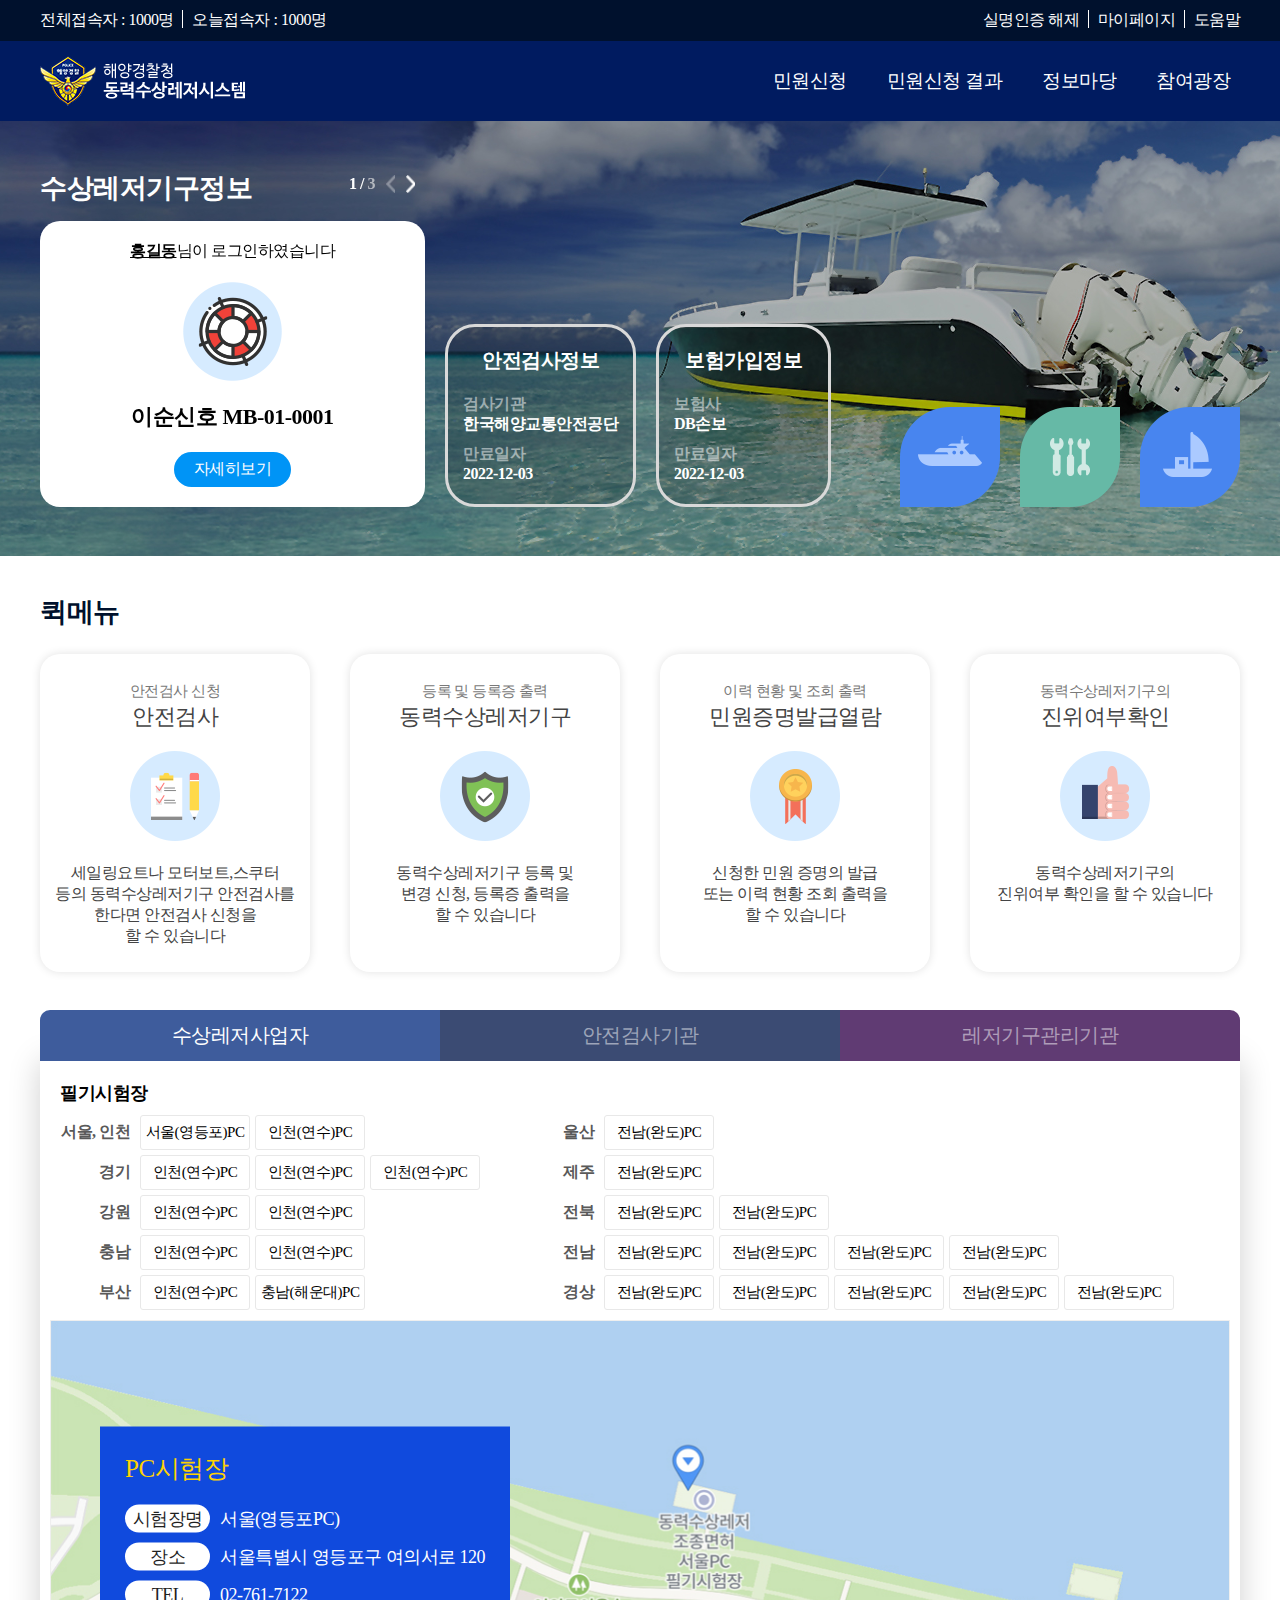
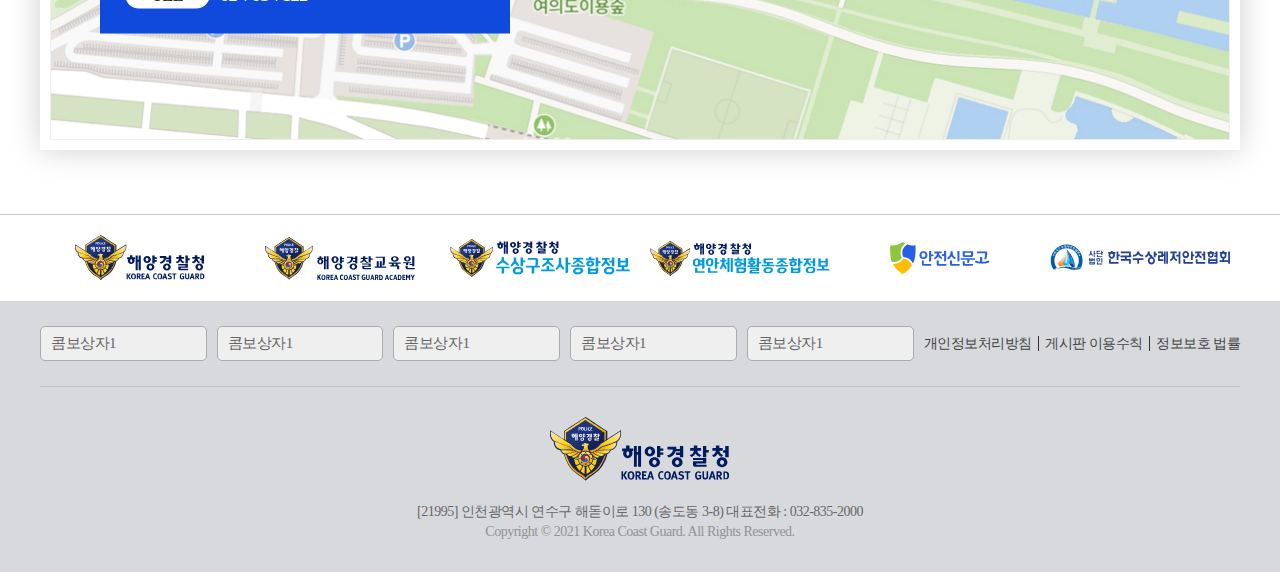
==== commit 8c5344de: "Update index.html" ====
--- a/pro24/index.html
+++ b/pro24/index.html
@@ -10,14 +10,14 @@
     <meta name="description" content="fullPage full-screen navigation and sections control menu." />
     <meta name="Resource-type" content="Document" />
 
-    <script type="text/javascript" src="js/lib/jquery.min.js"></script> 
-    <script type="text/javascript" src="js/lib/jquery-ui.min.js"></script>
+    <script type="text/javascript" src="../js/lib/jquery.min.js"></script> 
+    <script type="text/javascript" src=../"js/lib/jquery-ui.min.js"></script>
 
     <link rel="stylesheet" type="text/css" href="css/style.css">
 
     <script type="text/javascript" src="js/pub-ui.js"></script>
 
-    <script type="text/javascript" src="js/lib/swiper-bundle.min.js"></script>
+    <script type="text/javascript" src="../js/lib/swiper-bundle.min.js"></script>
     <link rel="stylesheet" type="text/css" href="css/swiper-bundle.min.css">
 
 </head>
@@ -526,7 +526,7 @@
                                                     <span>홍길동</span>님이 로그인하였습니다
                                                 </p>
                                                 <span class="img">
-                                                    <img src="../res/img/main/ico_swiper.png" alt="">
+                                                    <img src="img/main/ico_swiper.png" alt="">
                                                 </span>
                                                 <h3 class="ship_name">이순신호 MB-01-0001</h3>
                                                 <button type="button" class="btn effect1 detail"><span>자세히보기</span></button>
@@ -602,7 +602,7 @@
                                     <p>안전검사</p>
                                 </div>
                                 <div class="img">
-                                    <img src="../res/img/main/ico_quick1.png" alt="">
+                                    <img src="img/main/ico_quick1.png" alt="">
                                 </div>
                                 <p>
                                     세일링요트나 모터보트,스쿠터<br> 
@@ -820,21 +820,21 @@
                 <li>
                     <a href="#">
                         <div class="img">
-                            <img src="../res/img/common/img_banner01.svg" alt="">
+                            <img src="img/common/img_banner01.svg" alt="">
                         </div>
                     </a>
                 </li>
                 <li>
                     <a href="#">
                         <div class="img">
-                            <img src="../res/img/common/img_banner02.svg" alt="">
+                            <img src="img/common/img_banner02.svg" alt="">
                         </div>
                     </a>
                 </li>
                 <li>
                     <a href="#">
                         <div class="img">
-                            <img src="../res/img/common/img_banner03.svg" alt="">
+                            <img src="img/common/img_banner03.svg" alt="">
                         </div>
                     </a>
                 </li>
